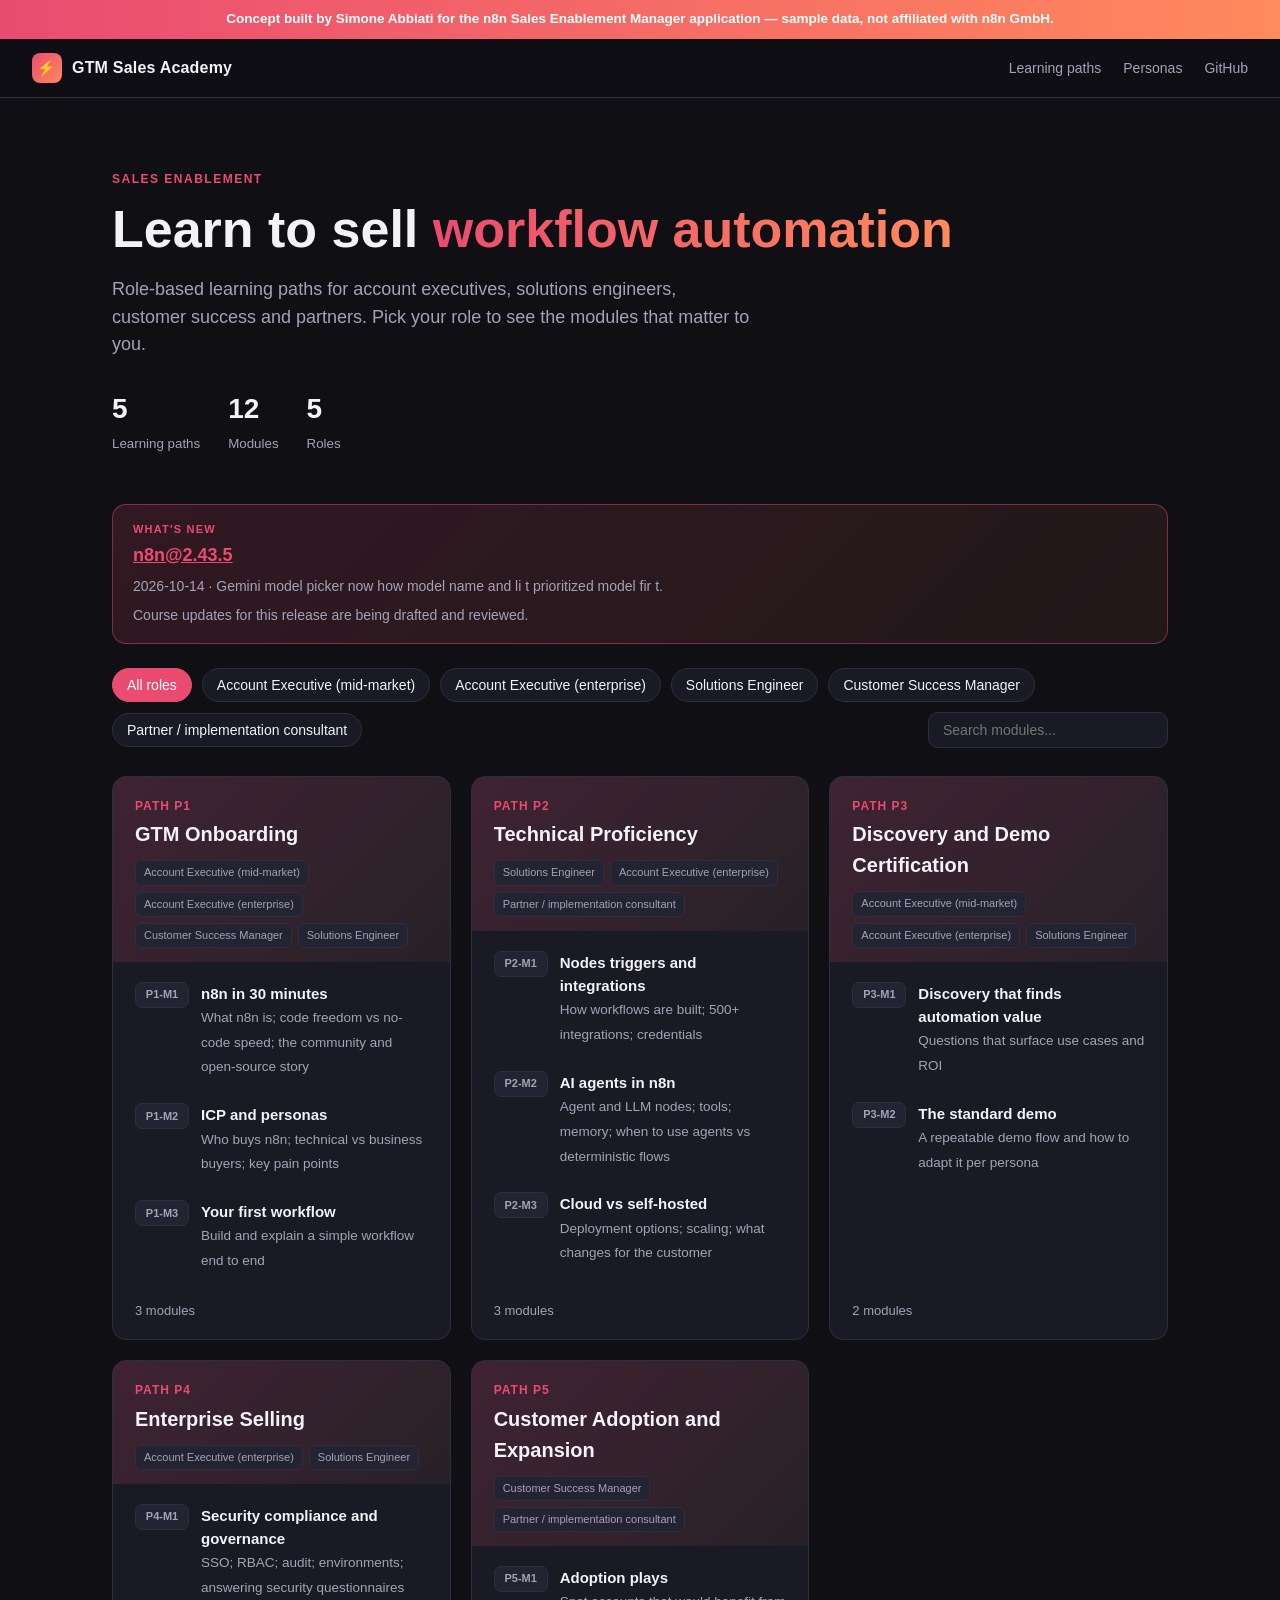
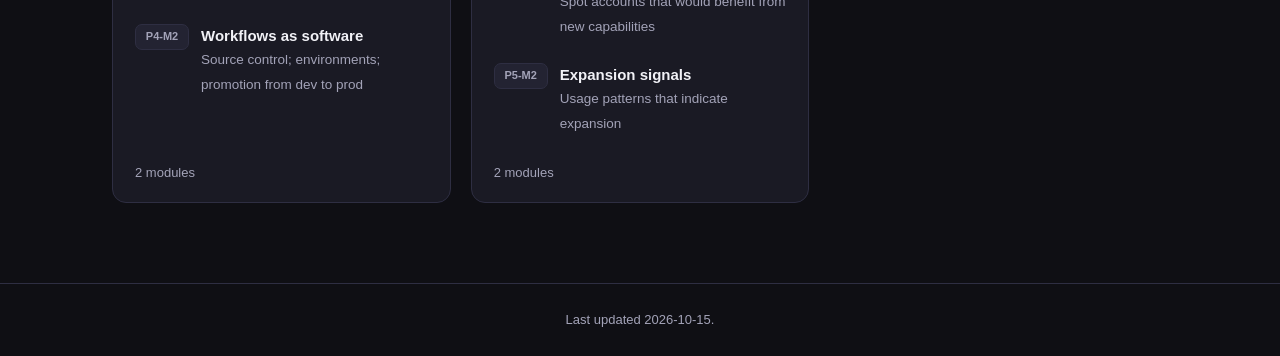
==== index.html @ 2dad1b5e "Publish Sales Academy site (2026-10-15)" ====
<!DOCTYPE html>
<html lang="en">
<head>
<meta charset="utf-8">
<meta name="viewport" content="width=device-width, initial-scale=1">
<title>GTM Sales Academy</title>
<meta name="description" content="Learning paths and modules for go-to-market teams selling workflow automation.">
<style>
  :root {
    --bg: #0f0f14; --panel: #1a1a24; --panel-2: #232332; --text: #f2f2f7; --muted: #a3a3b8;
    --accent: #ea4b71; --accent-2: #ff8a5c; --border: #2e2e42; --radius: 14px;
  }
  * { box-sizing: border-box; }
  body { margin: 0; font-family: -apple-system, BlinkMacSystemFont, "Segoe UI", Inter, Roboto, sans-serif; background: var(--bg); color: var(--text); line-height: 1.55; }
  a { color: var(--accent); }
  header.nav { position: sticky; top: 0; z-index: 10; display: flex; align-items: center; justify-content: space-between; padding: 14px 32px; background: rgba(15,15,20,.85); backdrop-filter: blur(10px); border-bottom: 1px solid var(--border); }
  .brand { display: flex; align-items: center; gap: 10px; font-weight: 700; letter-spacing: .2px; }
  .logo { width: 30px; height: 30px; border-radius: 8px; background: linear-gradient(135deg, var(--accent), var(--accent-2)); display: grid; place-items: center; font-size: 15px; color: #fff; }
  .nav a { color: var(--muted); text-decoration: none; margin-left: 22px; font-size: 14px; }
  .nav a:hover { color: var(--text); }
  .hero { padding: 72px 32px 48px; max-width: 1120px; margin: 0 auto; }
  .eyebrow { color: var(--accent); font-weight: 600; text-transform: uppercase; font-size: 12px; letter-spacing: 1.5px; }
  h1 { font-size: clamp(32px, 5vw, 52px); line-height: 1.1; margin: 12px 0 16px; }
  h1 span { background: linear-gradient(90deg, var(--accent), var(--accent-2)); -webkit-background-clip: text; background-clip: text; color: transparent; }
  .hero p { color: var(--muted); max-width: 640px; font-size: 18px; }
  .stats { display: flex; gap: 28px; margin-top: 28px; flex-wrap: wrap; }
  .stat b { display: block; font-size: 28px; }
  .stat small { color: var(--muted); }
  main { max-width: 1120px; margin: 0 auto; padding: 0 32px 80px; }
  .toolbar { display: flex; flex-wrap: wrap; gap: 10px; align-items: center; margin: 8px 0 28px; }
  .chip { border: 1px solid var(--border); background: var(--panel); color: var(--text); padding: 8px 14px; border-radius: 999px; cursor: pointer; font-size: 14px; }
  .chip:hover { border-color: var(--accent); }
  .chip.active { background: var(--accent); border-color: var(--accent); color: #fff; }
  .search { margin-left: auto; background: var(--panel); border: 1px solid var(--border); color: var(--text); padding: 9px 14px; border-radius: 10px; min-width: 240px; font-size: 14px; }
  .persona-card { background: var(--panel); border: 1px solid var(--border); border-radius: var(--radius); padding: 18px 22px; margin-bottom: 28px; display: none; }
  .persona-card.show { display: block; }
  .persona-card h3 { margin: 0 0 6px; }
  .persona-card dl { display: grid; grid-template-columns: 170px 1fr; gap: 6px 16px; margin: 12px 0 0; font-size: 14px; }
  .persona-card dt { color: var(--muted); }
  .persona-card dd { margin: 0; }
  .paths { display: grid; grid-template-columns: repeat(auto-fill, minmax(320px, 1fr)); gap: 20px; }
  .path { background: var(--panel); border: 1px solid var(--border); border-radius: var(--radius); overflow: hidden; display: flex; flex-direction: column; transition: transform .15s, border-color .15s; }
  .path:hover { transform: translateY(-2px); border-color: #45455e; }
  .path-head { padding: 20px 22px 14px; background: linear-gradient(135deg, rgba(234,75,113,.18), rgba(255,138,92,.06)); }
  .path-id { font-size: 12px; color: var(--accent); font-weight: 700; letter-spacing: 1px; }
  .path h2 { margin: 4px 0 10px; font-size: 20px; }
  .tags { display: flex; flex-wrap: wrap; gap: 6px; }
  .tag { font-size: 11px; padding: 3px 8px; border-radius: 6px; background: var(--panel-2); color: var(--muted); border: 1px solid var(--border); }
  .modules { list-style: none; margin: 0; padding: 8px 12px 16px; }
  .module { padding: 12px 10px; border-radius: 10px; display: flex; gap: 12px; }
  .module:hover { background: var(--panel-2); }
  .num { flex: 0 0 auto; width: 54px; height: 26px; border-radius: 7px; background: var(--panel-2); border: 1px solid var(--border); display: grid; place-items: center; font-size: 11px; color: var(--muted); font-weight: 600; }
  .module b { display: block; font-size: 15px; }
  .module span { color: var(--muted); font-size: 13.5px; }
  .meta { padding: 0 22px 18px; color: var(--muted); font-size: 13px; margin-top: auto; }
  .release { background: linear-gradient(135deg, rgba(234,75,113,.16), rgba(255,138,92,.08)); border: 1px solid rgba(234,75,113,.45); border-radius: var(--radius); padding: 16px 20px; margin: 0 0 24px; }
  .release .label { font-size: 11px; font-weight: 700; letter-spacing: 1.2px; color: var(--accent); text-transform: uppercase; }
  .release h3 { margin: 4px 0 6px; font-size: 18px; }
  .release p { margin: 0; color: var(--muted); font-size: 14px; }
  .empty { color: var(--muted); text-align: center; padding: 40px; display: none; }
  .concept { background: linear-gradient(90deg, var(--accent), var(--accent-2)); color: #fff; text-align: center; font-size: 13.5px; font-weight: 600; padding: 9px 18px; }
  footer { border-top: 1px solid var(--border); padding: 26px 32px; color: var(--muted); font-size: 13px; text-align: center; }
  @media (max-width: 640px) { .search { margin-left: 0; width: 100%; } .persona-card dl { grid-template-columns: 1fr; } header.nav { padding: 12px 18px; } .hero, main { padding-left: 18px; padding-right: 18px; } }
</style>
</head>
<body>
<div class="concept" role="note">Concept built by Simone Abbiati for the n8n Sales Enablement Manager application — sample data, not affiliated with n8n GmbH.</div>
<header class="nav">
  <div class="brand"><div class="logo">&#9889;</div>GTM Sales Academy</div>
  <nav><a href="#paths">Learning paths</a><a href="#personas">Personas</a><a href="https://github.com/Simoneabbiati" target="_blank" rel="noopener">GitHub</a></nav>
</header>

<section class="hero">
  <div class="eyebrow">Sales enablement</div>
  <h1>Learn to sell <span>workflow automation</span></h1>
  <p>Role-based learning paths for account executives, solutions engineers, customer success and partners. Pick your role to see the modules that matter to you.</p>
  <div class="stats" id="stats"></div>
</section>

<main>
  <section class="release" id="release" aria-live="polite"></section>
  <div class="toolbar" id="personas" role="toolbar" aria-label="Filter by persona"></div>
  <div class="persona-card" id="personaCard"></div>
  <section class="paths" id="paths"></section>
  <p class="empty" id="empty">No modules match your filters.</p>
</main>

<footer>Last updated 2026-10-15.</footer>

<script>
const DATA = {"personas":[{"persona_id":"AE_MM","persona":"Account Executive (mid-market)","level":"new_hire","goals":"Close deals faster; run confident discovery","pain_points":"Ramp time; struggles to explain technical value to engineering managers; unsure which features matter for which use case","what_they_need_from_a_new_feature":"One-sentence value story; the customer problem it solves; one discovery question; when NOT to pitch it"},{"persona_id":"AE_ENT","persona":"Account Executive (enterprise)","level":"experienced","goals":"Win 6-to-7-figure deals with security and IT approval","pain_points":"Long buying committees; security and compliance objections; competing against build-it-yourself","what_they_need_from_a_new_feature":"Business case; impact on security/compliance/governance; objection handling; proof points for the CTO"},{"persona_id":"SE","persona":"Solutions Engineer","level":"experienced","goals":"Run convincing demos and proofs of concept","pain_points":"New features land before demo assets exist; edge cases surface live in front of customers","what_they_need_from_a_new_feature":"How it works; limits and prerequisites; a demo flow; a ready-to-import example workflow"},{"persona_id":"CSM","persona":"Customer Success Manager","level":"new_hire","goals":"Drive adoption and expansion","pain_points":"Hard to know which accounts benefit from a release; customers miss new capabilities","what_they_need_from_a_new_feature":"Which customer segments benefit; adoption play; a short email to customers; expansion signals"},{"persona_id":"PARTNER","persona":"Partner / implementation consultant","level":"new_hire","goals":"Deliver client projects faster and resell","pain_points":"Learns about features late; lacks certified best practices","what_they_need_from_a_new_feature":"Implementation guidance; best practices; certification impact; what to tell clients"}],"modules":[{"path_id":"P1","learning_path":"GTM Onboarding","personas":"AE_MM;AE_ENT;CSM;SE","module_id":"P1-M1","module":"n8n in 30 minutes","summary":"What n8n is; code freedom vs no-code speed; the community and open-source story"},{"path_id":"P1","learning_path":"GTM Onboarding","personas":"AE_MM;AE_ENT;CSM;SE","module_id":"P1-M2","module":"ICP and personas","summary":"Who buys n8n; technical vs business buyers; key pain points"},{"path_id":"P1","learning_path":"GTM Onboarding","personas":"AE_MM;AE_ENT;CSM;SE","module_id":"P1-M3","module":"Your first workflow","summary":"Build and explain a simple workflow end to end"},{"path_id":"P2","learning_path":"Technical Proficiency","personas":"SE;AE_ENT;PARTNER","module_id":"P2-M1","module":"Nodes triggers and integrations","summary":"How workflows are built; 500+ integrations; credentials"},{"path_id":"P2","learning_path":"Technical Proficiency","personas":"SE;AE_ENT;PARTNER","module_id":"P2-M2","module":"AI agents in n8n","summary":"Agent and LLM nodes; tools; memory; when to use agents vs deterministic flows"},{"path_id":"P2","learning_path":"Technical Proficiency","personas":"SE;AE_ENT;PARTNER","module_id":"P2-M3","module":"Cloud vs self-hosted","summary":"Deployment options; scaling; what changes for the customer"},{"path_id":"P3","learning_path":"Discovery and Demo Certification","personas":"AE_MM;AE_ENT;SE","module_id":"P3-M1","module":"Discovery that finds automation value","summary":"Questions that surface use cases and ROI"},{"path_id":"P3","learning_path":"Discovery and Demo Certification","personas":"AE_MM;AE_ENT;SE","module_id":"P3-M2","module":"The standard demo","summary":"A repeatable demo flow and how to adapt it per persona"},{"path_id":"P4","learning_path":"Enterprise Selling","personas":"AE_ENT;SE","module_id":"P4-M1","module":"Security compliance and governance","summary":"SSO; RBAC; audit; environments; answering security questionnaires"},{"path_id":"P4","learning_path":"Enterprise Selling","personas":"AE_ENT;SE","module_id":"P4-M2","module":"Workflows as software","summary":"Source control; environments; promotion from dev to prod"},{"path_id":"P5","learning_path":"Customer Adoption and Expansion","personas":"CSM;PARTNER","module_id":"P5-M1","module":"Adoption plays","summary":"Spot accounts that would benefit from new capabilities"},{"path_id":"P5","learning_path":"Customer Adoption and Expansion","personas":"CSM;PARTNER","module_id":"P5-M2","module":"Expansion signals","summary":"Usage patterns that indicate expansion"}],"releases":[{"title":"n8n@2.43.5","link":"https://github.com/n8n-io/n8n/releases/tag/n8n%402.43.5","date":"2026-10-14","snippet":"Gemini model picker now  how  model name  and li t  prioritized model  fir t."}]};
const state = { persona: 'ALL', q: '' };
const personaById = Object.fromEntries(DATA.personas.map(p => [p.persona_id, p]));

function esc(s) { return String(s).replace(/[&<>"']/g, c => ({ '&': '&amp;', '<': '&lt;', '>': '&gt;', '"': '&quot;', "'": '&#39;' }[c])); }

function groupPaths() {
  const map = new Map();
  DATA.modules.forEach(m => {
    if (!map.has(m.path_id)) map.set(m.path_id, { id: m.path_id, name: m.learning_path, personas: m.personas.split(';'), modules: [] });
    map.get(m.path_id).modules.push(m);
  });
  return [...map.values()];
}
const PATHS = groupPaths();

function renderStats() {
  document.getElementById('stats').innerHTML =
    '<div class="stat"><b>' + PATHS.length + '</b><small>Learning paths</small></div>' +
    '<div class="stat"><b>' + DATA.modules.length + '</b><small>Modules</small></div>' +
    '<div class="stat"><b>' + DATA.personas.length + '</b><small>Roles</small></div>';
}

function renderChips() {
  const bar = document.getElementById('personas');
  const chips = [{ id: 'ALL', label: 'All roles' }].concat(DATA.personas.map(p => ({ id: p.persona_id, label: p.persona })));
  bar.innerHTML = chips.map(c => '<button class="chip' + (state.persona === c.id ? ' active' : '') + '" data-id="' + c.id + '">' + esc(c.label) + '</button>').join('') +
    '<input class="search" id="search" type="search" placeholder="Search modules..." value="' + esc(state.q) + '">';
  bar.querySelectorAll('.chip').forEach(b => b.onclick = () => { state.persona = b.dataset.id; renderChips(); render(); });
  const s = document.getElementById('search');
  s.oninput = e => { state.q = e.target.value.toLowerCase(); render(); };
}

function renderPersona() {
  const card = document.getElementById('personaCard');
  const p = personaById[state.persona];
  if (!p) { card.classList.remove('show'); return; }
  card.classList.add('show');
  card.innerHTML = '<h3>' + esc(p.persona) + '</h3><span class="tag">' + esc(p.level.replace('_', ' ')) + '</span>' +
    '<dl><dt>Goals</dt><dd>' + esc(p.goals) + '</dd><dt>Pain points</dt><dd>' + esc(p.pain_points) + '</dd>' +
    '<dt>Needs from new features</dt><dd>' + esc(p.what_they_need_from_a_new_feature) + '</dd></dl>';
}

function render() {
  renderPersona();
  let shown = 0;
  const html = PATHS.filter(p => state.persona === 'ALL' || p.personas.includes(state.persona)).map(p => {
    const mods = p.modules.filter(m => !state.q || (m.module + ' ' + m.summary + ' ' + m.module_id).toLowerCase().includes(state.q));
    if (!mods.length) return '';
    shown += mods.length;
    return '<article class="path"><div class="path-head"><div class="path-id">PATH ' + esc(p.id) + '</div><h2>' + esc(p.name) + '</h2><div class="tags">' +
      p.personas.map(id => '<span class="tag">' + esc(personaById[id] ? personaById[id].persona : id) + '</span>').join('') + '</div></div>' +
      '<ul class="modules">' + mods.map(m => '<li class="module"><div class="num">' + esc(m.module_id) + '</div><div><b>' + esc(m.module) + '</b><span>' + esc(m.summary) + '</span></div></li>').join('') + '</ul>' +
      '<div class="meta">' + p.modules.length + ' modules</div></article>';
  }).join('');
  document.getElementById('paths').innerHTML = html;
  document.getElementById('empty').style.display = shown ? 'none' : 'block';
}

function renderRelease() {
  const el = document.getElementById('release');
  const r = DATA.releases || [];
  if (!r.length) { el.style.display = 'none'; return; }
  el.innerHTML = '<div class="label">What\'s new</div>' + r.map(x =>
    '<h3><a href="' + esc(x.link) + '" target="_blank" rel="noopener">' + esc(x.title) + '</a></h3>' +
    '<p>' + esc(x.date) + (x.snippet ? ' &middot; ' + esc(x.snippet) : '') + '</p>').join('') +
    '<p style="margin-top:8px">Course updates for this release are being drafted and reviewed.</p>';
}

renderRelease(); renderStats(); renderChips(); render();
</script>
</body>
</html>
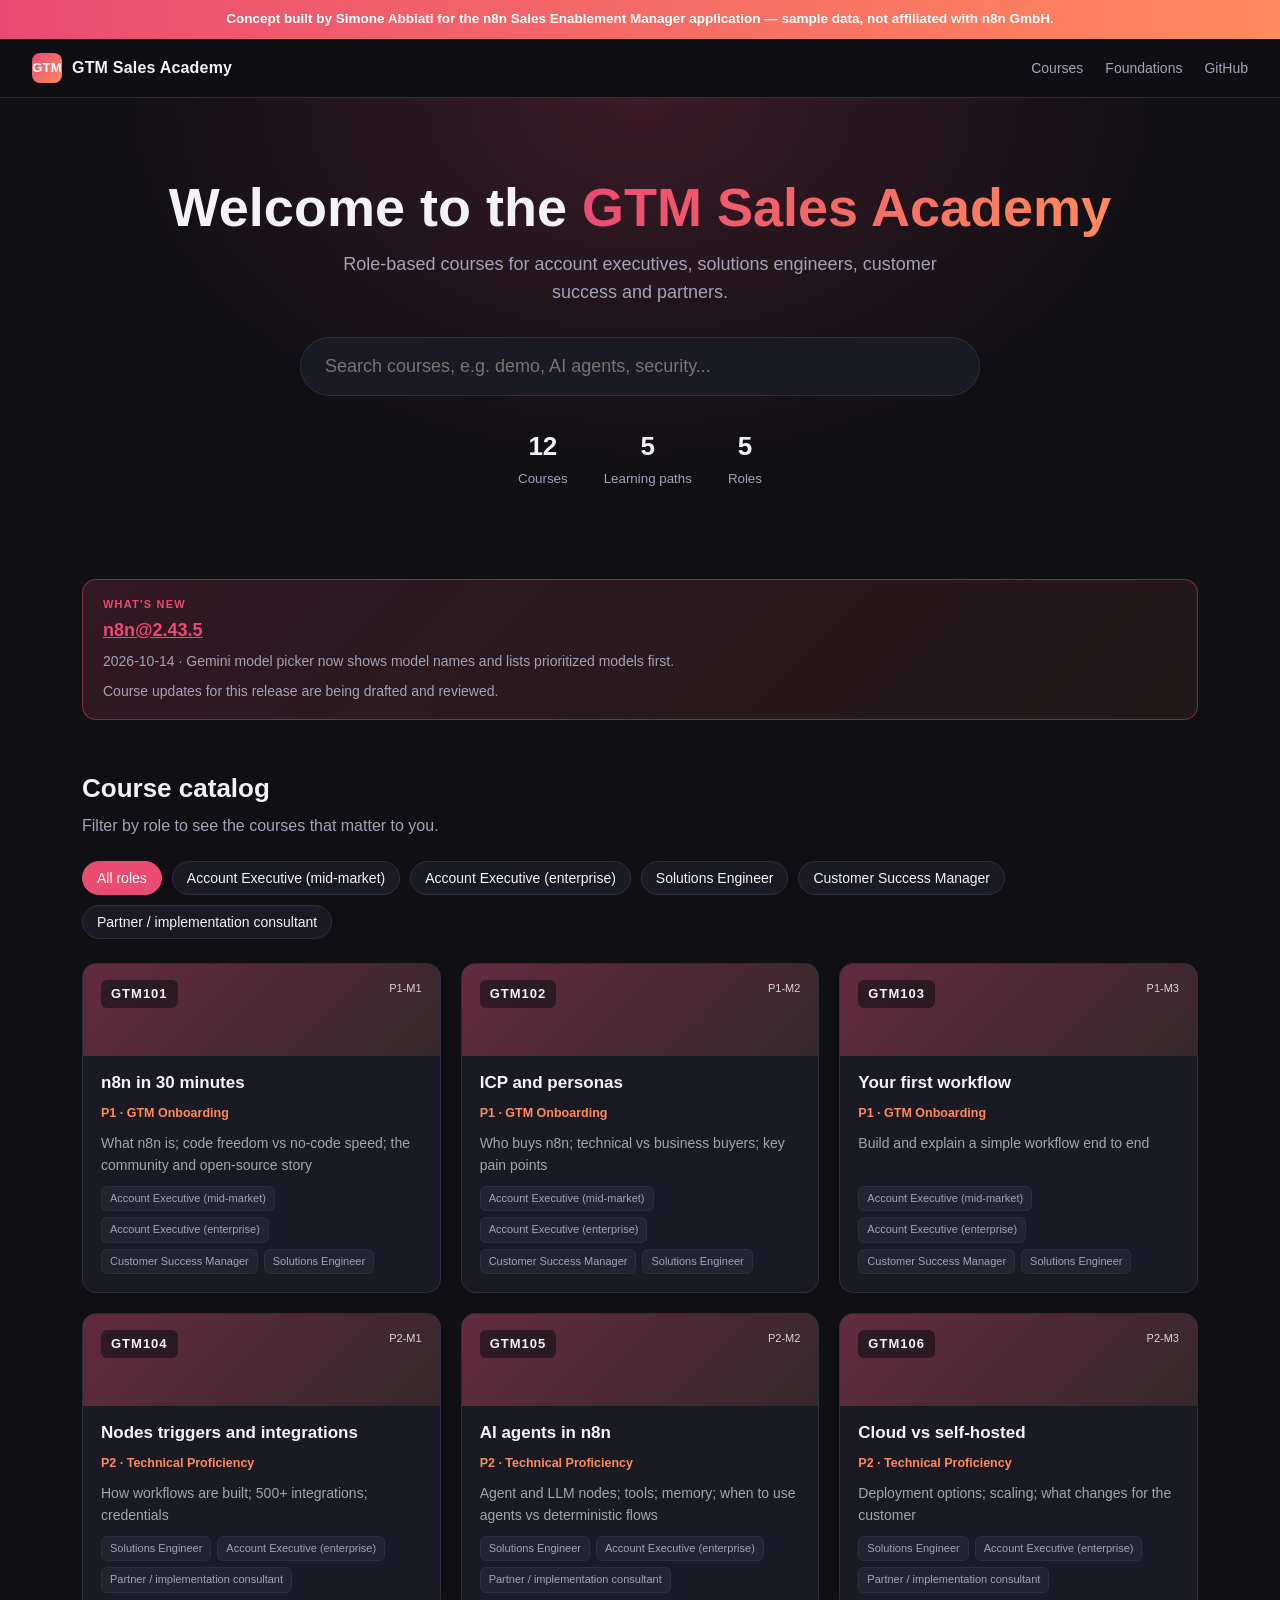
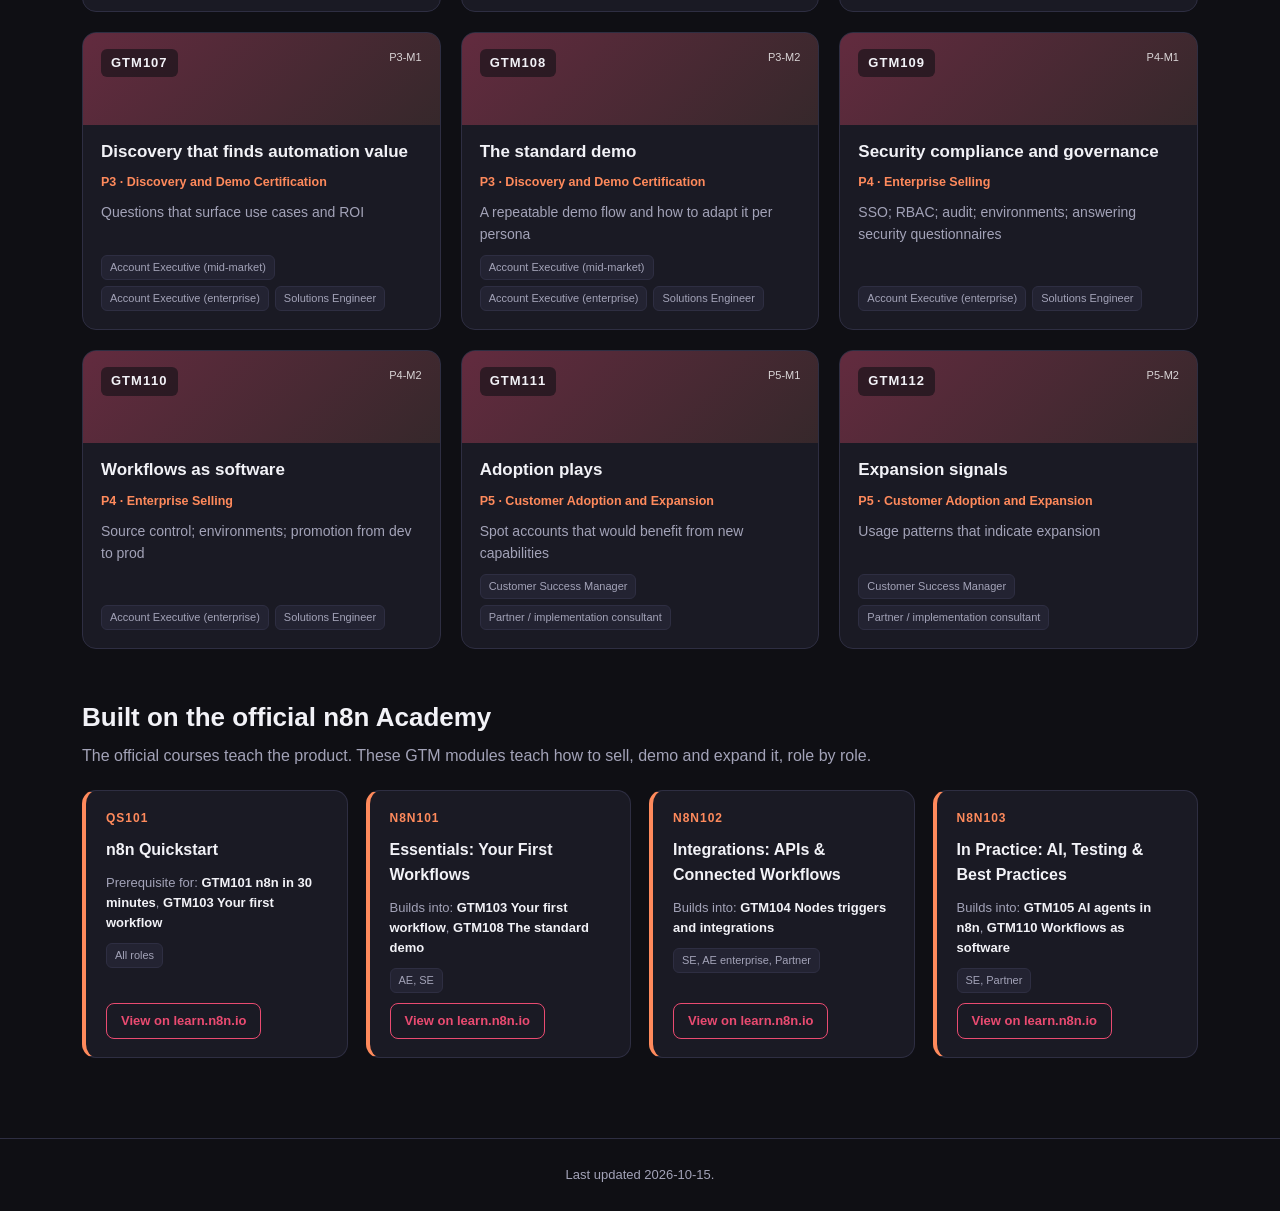
==== commit d207d1c4: "Update Sales Academy site (2026-10-15)" ====
--- a/index.html
+++ b/index.html
@@ -4,7 +4,7 @@
 <meta charset="utf-8">
 <meta name="viewport" content="width=device-width, initial-scale=1">
 <title>GTM Sales Academy</title>
-<meta name="description" content="Learning paths and modules for go-to-market teams selling workflow automation.">
+<meta name="description" content="Role-based course catalog for go-to-market teams selling workflow automation.">
 <style>
   :root {
     --bg: #0f0f14; --panel: #1a1a24; --panel-2: #232332; --text: #f2f2f7; --muted: #a3a3b8;
@@ -13,138 +13,137 @@
   * { box-sizing: border-box; }
   body { margin: 0; font-family: -apple-system, BlinkMacSystemFont, "Segoe UI", Inter, Roboto, sans-serif; background: var(--bg); color: var(--text); line-height: 1.55; }
   a { color: var(--accent); }
-  header.nav { position: sticky; top: 0; z-index: 10; display: flex; align-items: center; justify-content: space-between; padding: 14px 32px; background: rgba(15,15,20,.85); backdrop-filter: blur(10px); border-bottom: 1px solid var(--border); }
+  .concept { background: linear-gradient(90deg, var(--accent), var(--accent-2)); color: #fff; text-align: center; font-size: 13.5px; font-weight: 600; padding: 9px 18px; }
+  header.nav { position: sticky; top: 0; z-index: 10; display: flex; align-items: center; justify-content: space-between; padding: 14px 32px; background: rgba(15,15,20,.88); backdrop-filter: blur(10px); border-bottom: 1px solid var(--border); }
   .brand { display: flex; align-items: center; gap: 10px; font-weight: 700; letter-spacing: .2px; }
-  .logo { width: 30px; height: 30px; border-radius: 8px; background: linear-gradient(135deg, var(--accent), var(--accent-2)); display: grid; place-items: center; font-size: 15px; color: #fff; }
+  .logo { width: 30px; height: 30px; border-radius: 8px; background: linear-gradient(135deg, var(--accent), var(--accent-2)); display: grid; place-items: center; font-size: 13px; font-weight: 800; color: #fff; }
   .nav a { color: var(--muted); text-decoration: none; margin-left: 22px; font-size: 14px; }
   .nav a:hover { color: var(--text); }
-  .hero { padding: 72px 32px 48px; max-width: 1120px; margin: 0 auto; }
-  .eyebrow { color: var(--accent); font-weight: 600; text-transform: uppercase; font-size: 12px; letter-spacing: 1.5px; }
-  h1 { font-size: clamp(32px, 5vw, 52px); line-height: 1.1; margin: 12px 0 16px; }
-  h1 span { background: linear-gradient(90deg, var(--accent), var(--accent-2)); -webkit-background-clip: text; background-clip: text; color: transparent; }
-  .hero p { color: var(--muted); max-width: 640px; font-size: 18px; }
-  .stats { display: flex; gap: 28px; margin-top: 28px; flex-wrap: wrap; }
-  .stat b { display: block; font-size: 28px; }
+  .hero { padding: 80px 32px 56px; text-align: center; background: radial-gradient(ellipse at top, rgba(234,75,113,.20), transparent 60%); }
+  .hero h1 { font-size: clamp(32px, 5vw, 54px); line-height: 1.1; margin: 0 0 14px; }
+  .hero h1 span { background: linear-gradient(90deg, var(--accent), var(--accent-2)); -webkit-background-clip: text; background-clip: text; color: transparent; }
+  .hero p { color: var(--muted); max-width: 640px; margin: 0 auto; font-size: 18px; }
+  .bigsearch { display: block; width: 100%; max-width: 680px; margin: 30px auto 0; padding: 18px 24px; font-size: 18px; border-radius: 999px; border: 1px solid var(--border); background: var(--panel); color: var(--text); outline: none; }
+  .bigsearch:focus { border-color: var(--accent); box-shadow: 0 0 0 4px rgba(234,75,113,.18); }
+  .stats { display: flex; justify-content: center; gap: 36px; margin-top: 30px; flex-wrap: wrap; }
+  .stat b { display: block; font-size: 26px; }
   .stat small { color: var(--muted); }
-  main { max-width: 1120px; margin: 0 auto; padding: 0 32px 80px; }
-  .toolbar { display: flex; flex-wrap: wrap; gap: 10px; align-items: center; margin: 8px 0 28px; }
+  main { max-width: 1180px; margin: 0 auto; padding: 0 32px 80px; }
+  h2.section { font-size: 26px; margin: 48px 0 6px; }
+  .section-intro { color: var(--muted); margin: 0 0 22px; }
+  .release { background: linear-gradient(135deg, rgba(234,75,113,.16), rgba(255,138,92,.08)); border: 1px solid rgba(234,75,113,.45); border-radius: var(--radius); padding: 16px 20px; margin: 32px 0 0; }
+  .release .label { font-size: 11px; font-weight: 700; letter-spacing: 1.2px; color: var(--accent); text-transform: uppercase; }
+  .release h3 { margin: 4px 0 6px; font-size: 18px; }
+  .release p { margin: 0; color: var(--muted); font-size: 14px; }
+  .toolbar { display: flex; flex-wrap: wrap; gap: 10px; margin: 0 0 24px; }
   .chip { border: 1px solid var(--border); background: var(--panel); color: var(--text); padding: 8px 14px; border-radius: 999px; cursor: pointer; font-size: 14px; }
   .chip:hover { border-color: var(--accent); }
   .chip.active { background: var(--accent); border-color: var(--accent); color: #fff; }
-  .search { margin-left: auto; background: var(--panel); border: 1px solid var(--border); color: var(--text); padding: 9px 14px; border-radius: 10px; min-width: 240px; font-size: 14px; }
-  .persona-card { background: var(--panel); border: 1px solid var(--border); border-radius: var(--radius); padding: 18px 22px; margin-bottom: 28px; display: none; }
-  .persona-card.show { display: block; }
-  .persona-card h3 { margin: 0 0 6px; }
-  .persona-card dl { display: grid; grid-template-columns: 170px 1fr; gap: 6px 16px; margin: 12px 0 0; font-size: 14px; }
-  .persona-card dt { color: var(--muted); }
-  .persona-card dd { margin: 0; }
-  .paths { display: grid; grid-template-columns: repeat(auto-fill, minmax(320px, 1fr)); gap: 20px; }
-  .path { background: var(--panel); border: 1px solid var(--border); border-radius: var(--radius); overflow: hidden; display: flex; flex-direction: column; transition: transform .15s, border-color .15s; }
-  .path:hover { transform: translateY(-2px); border-color: #45455e; }
-  .path-head { padding: 20px 22px 14px; background: linear-gradient(135deg, rgba(234,75,113,.18), rgba(255,138,92,.06)); }
-  .path-id { font-size: 12px; color: var(--accent); font-weight: 700; letter-spacing: 1px; }
-  .path h2 { margin: 4px 0 10px; font-size: 20px; }
+  .grid { display: grid; grid-template-columns: repeat(auto-fill, minmax(280px, 1fr)); gap: 20px; }
+  .card { background: var(--panel); border: 1px solid var(--border); border-radius: var(--radius); overflow: hidden; display: flex; flex-direction: column; transition: transform .15s, border-color .15s; }
+  .card:hover { transform: translateY(-3px); border-color: var(--accent); }
+  .card-top { height: 92px; padding: 16px 18px; background: linear-gradient(135deg, rgba(234,75,113,.35), rgba(255,138,92,.12)); display: flex; justify-content: space-between; align-items: flex-start; }
+  .code { font-weight: 800; letter-spacing: 1px; font-size: 13px; background: rgba(15,15,20,.6); padding: 4px 10px; border-radius: 6px; }
+  .mid { font-size: 11px; color: rgba(255,255,255,.8); }
+  .card-body { padding: 16px 18px 18px; display: flex; flex-direction: column; gap: 10px; flex: 1; }
+  .card h3 { margin: 0; font-size: 17px; line-height: 1.3; }
+  .path { font-size: 12.5px; color: var(--accent-2); font-weight: 600; }
+  .summary { color: var(--muted); font-size: 14px; margin: 0; flex: 1; }
   .tags { display: flex; flex-wrap: wrap; gap: 6px; }
   .tag { font-size: 11px; padding: 3px 8px; border-radius: 6px; background: var(--panel-2); color: var(--muted); border: 1px solid var(--border); }
-  .modules { list-style: none; margin: 0; padding: 8px 12px 16px; }
-  .module { padding: 12px 10px; border-radius: 10px; display: flex; gap: 12px; }
-  .module:hover { background: var(--panel-2); }
-  .num { flex: 0 0 auto; width: 54px; height: 26px; border-radius: 7px; background: var(--panel-2); border: 1px solid var(--border); display: grid; place-items: center; font-size: 11px; color: var(--muted); font-weight: 600; }
-  .module b { display: block; font-size: 15px; }
-  .module span { color: var(--muted); font-size: 13.5px; }
-  .meta { padding: 0 22px 18px; color: var(--muted); font-size: 13px; margin-top: auto; }
-  .release { background: linear-gradient(135deg, rgba(234,75,113,.16), rgba(255,138,92,.08)); border: 1px solid rgba(234,75,113,.45); border-radius: var(--radius); padding: 16px 20px; margin: 0 0 24px; }
-  .release .label { font-size: 11px; font-weight: 700; letter-spacing: 1.2px; color: var(--accent); text-transform: uppercase; }
-  .release h3 { margin: 4px 0 6px; font-size: 18px; }
-  .release p { margin: 0; color: var(--muted); font-size: 14px; }
+  .tag.hl { color: #fff; border-color: rgba(234,75,113,.6); }
   .empty { color: var(--muted); text-align: center; padding: 40px; display: none; }
-  .concept { background: linear-gradient(90deg, var(--accent), var(--accent-2)); color: #fff; text-align: center; font-size: 13.5px; font-weight: 600; padding: 9px 18px; }
+  .official { display: grid; grid-template-columns: repeat(auto-fill, minmax(260px, 1fr)); gap: 18px; }
+  .ocard { background: var(--panel); border: 1px solid var(--border); border-left: 4px solid var(--accent-2); border-radius: var(--radius); padding: 18px 20px; display: flex; flex-direction: column; gap: 10px; }
+  .ocard h3 { margin: 0; font-size: 16px; }
+  .ocard .ocode { font-size: 12px; font-weight: 800; letter-spacing: 1px; color: var(--accent-2); }
+  .ocard .builds { font-size: 13px; color: var(--muted); }
+  .ocard .builds b { color: var(--text); font-weight: 600; }
+  .ocard a.btn { align-self: flex-start; margin-top: auto; text-decoration: none; font-size: 13px; font-weight: 600; padding: 7px 14px; border-radius: 8px; border: 1px solid var(--accent); }
+  .ocard a.btn:hover { background: var(--accent); color: #fff; }
   footer { border-top: 1px solid var(--border); padding: 26px 32px; color: var(--muted); font-size: 13px; text-align: center; }
-  @media (max-width: 640px) { .search { margin-left: 0; width: 100%; } .persona-card dl { grid-template-columns: 1fr; } header.nav { padding: 12px 18px; } .hero, main { padding-left: 18px; padding-right: 18px; } }
+  @media (max-width: 640px) { header.nav { padding: 12px 18px; } .hero, main { padding-left: 18px; padding-right: 18px; } .nav a { margin-left: 12px; } }
 </style>
 </head>
 <body>
 <div class="concept" role="note">Concept built by Simone Abbiati for the n8n Sales Enablement Manager application — sample data, not affiliated with n8n GmbH.</div>
 <header class="nav">
-  <div class="brand"><div class="logo">&#9889;</div>GTM Sales Academy</div>
-  <nav><a href="#paths">Learning paths</a><a href="#personas">Personas</a><a href="https://github.com/Simoneabbiati" target="_blank" rel="noopener">GitHub</a></nav>
+  <div class="brand"><div class="logo">GTM</div>GTM Sales Academy</div>
+  <nav><a href="#courses">Courses</a><a href="#official">Foundations</a><a href="https://github.com/Simoneabbiati" target="_blank" rel="noopener">GitHub</a></nav>
 </header>
 
 <section class="hero">
-  <div class="eyebrow">Sales enablement</div>
-  <h1>Learn to sell <span>workflow automation</span></h1>
-  <p>Role-based learning paths for account executives, solutions engineers, customer success and partners. Pick your role to see the modules that matter to you.</p>
+  <h1>Welcome to the <span>GTM Sales Academy</span></h1>
+  <p>Role-based courses for account executives, solutions engineers, customer success and partners.</p>
+  <input class="bigsearch" id="search" type="search" placeholder="Search courses, e.g. demo, AI agents, security..." aria-label="Search courses">
   <div class="stats" id="stats"></div>
 </section>
 
 <main>
   <section class="release" id="release" aria-live="polite"></section>
-  <div class="toolbar" id="personas" role="toolbar" aria-label="Filter by persona"></div>
-  <div class="persona-card" id="personaCard"></div>
-  <section class="paths" id="paths"></section>
-  <p class="empty" id="empty">No modules match your filters.</p>
+
+  <h2 class="section" id="courses">Course catalog</h2>
+  <p class="section-intro">Filter by role to see the courses that matter to you.</p>
+  <div class="toolbar" id="roles" role="toolbar" aria-label="Filter by role"></div>
+  <section class="grid" id="grid"></section>
+  <p class="empty" id="empty">No courses match your search.</p>
+
+  <h2 class="section" id="official">Built on the official n8n Academy</h2>
+  <p class="section-intro">The official courses teach the product. These GTM modules teach how to sell, demo and expand it, role by role.</p>
+  <section class="official" id="officialGrid"></section>
 </main>
 
 <footer>Last updated 2026-10-15.</footer>
 
 <script>
-const DATA = {"personas":[{"persona_id":"AE_MM","persona":"Account Executive (mid-market)","level":"new_hire","goals":"Close deals faster; run confident discovery","pain_points":"Ramp time; struggles to explain technical value to engineering managers; unsure which features matter for which use case","what_they_need_from_a_new_feature":"One-sentence value story; the customer problem it solves; one discovery question; when NOT to pitch it"},{"persona_id":"AE_ENT","persona":"Account Executive (enterprise)","level":"experienced","goals":"Win 6-to-7-figure deals with security and IT approval","pain_points":"Long buying committees; security and compliance objections; competing against build-it-yourself","what_they_need_from_a_new_feature":"Business case; impact on security/compliance/governance; objection handling; proof points for the CTO"},{"persona_id":"SE","persona":"Solutions Engineer","level":"experienced","goals":"Run convincing demos and proofs of concept","pain_points":"New features land before demo assets exist; edge cases surface live in front of customers","what_they_need_from_a_new_feature":"How it works; limits and prerequisites; a demo flow; a ready-to-import example workflow"},{"persona_id":"CSM","persona":"Customer Success Manager","level":"new_hire","goals":"Drive adoption and expansion","pain_points":"Hard to know which accounts benefit from a release; customers miss new capabilities","what_they_need_from_a_new_feature":"Which customer segments benefit; adoption play; a short email to customers; expansion signals"},{"persona_id":"PARTNER","persona":"Partner / implementation consultant","level":"new_hire","goals":"Deliver client projects faster and resell","pain_points":"Learns about features late; lacks certified best practices","what_they_need_from_a_new_feature":"Implementation guidance; best practices; certification impact; what to tell clients"}],"modules":[{"path_id":"P1","learning_path":"GTM Onboarding","personas":"AE_MM;AE_ENT;CSM;SE","module_id":"P1-M1","module":"n8n in 30 minutes","summary":"What n8n is; code freedom vs no-code speed; the community and open-source story"},{"path_id":"P1","learning_path":"GTM Onboarding","personas":"AE_MM;AE_ENT;CSM;SE","module_id":"P1-M2","module":"ICP and personas","summary":"Who buys n8n; technical vs business buyers; key pain points"},{"path_id":"P1","learning_path":"GTM Onboarding","personas":"AE_MM;AE_ENT;CSM;SE","module_id":"P1-M3","module":"Your first workflow","summary":"Build and explain a simple workflow end to end"},{"path_id":"P2","learning_path":"Technical Proficiency","personas":"SE;AE_ENT;PARTNER","module_id":"P2-M1","module":"Nodes triggers and integrations","summary":"How workflows are built; 500+ integrations; credentials"},{"path_id":"P2","learning_path":"Technical Proficiency","personas":"SE;AE_ENT;PARTNER","module_id":"P2-M2","module":"AI agents in n8n","summary":"Agent and LLM nodes; tools; memory; when to use agents vs deterministic flows"},{"path_id":"P2","learning_path":"Technical Proficiency","personas":"SE;AE_ENT;PARTNER","module_id":"P2-M3","module":"Cloud vs self-hosted","summary":"Deployment options; scaling; what changes for the customer"},{"path_id":"P3","learning_path":"Discovery and Demo Certification","personas":"AE_MM;AE_ENT;SE","module_id":"P3-M1","module":"Discovery that finds automation value","summary":"Questions that surface use cases and ROI"},{"path_id":"P3","learning_path":"Discovery and Demo Certification","personas":"AE_MM;AE_ENT;SE","module_id":"P3-M2","module":"The standard demo","summary":"A repeatable demo flow and how to adapt it per persona"},{"path_id":"P4","learning_path":"Enterprise Selling","personas":"AE_ENT;SE","module_id":"P4-M1","module":"Security compliance and governance","summary":"SSO; RBAC; audit; environments; answering security questionnaires"},{"path_id":"P4","learning_path":"Enterprise Selling","personas":"AE_ENT;SE","module_id":"P4-M2","module":"Workflows as software","summary":"Source control; environments; promotion from dev to prod"},{"path_id":"P5","learning_path":"Customer Adoption and Expansion","personas":"CSM;PARTNER","module_id":"P5-M1","module":"Adoption plays","summary":"Spot accounts that would benefit from new capabilities"},{"path_id":"P5","learning_path":"Customer Adoption and Expansion","personas":"CSM;PARTNER","module_id":"P5-M2","module":"Expansion signals","summary":"Usage patterns that indicate expansion"}],"releases":[{"title":"n8n@2.43.5","link":"https://github.com/n8n-io/n8n/releases/tag/n8n%402.43.5","date":"2026-10-14","snippet":"Gemini model picker now  how  model name  and li t  prioritized model  fir t."}]};
-const state = { persona: 'ALL', q: '' };
+const DATA = {"personas":[{"persona_id":"AE_MM","persona":"Account Executive (mid-market)","level":"new_hire","goals":"Close deals faster; run confident discovery","pain_points":"Ramp time; struggles to explain technical value to engineering managers; unsure which features matter for which use case","what_they_need_from_a_new_feature":"One-sentence value story; the customer problem it solves; one discovery question; when NOT to pitch it"},{"persona_id":"AE_ENT","persona":"Account Executive (enterprise)","level":"experienced","goals":"Win 6-to-7-figure deals with security and IT approval","pain_points":"Long buying committees; security and compliance objections; competing against build-it-yourself","what_they_need_from_a_new_feature":"Business case; impact on security/compliance/governance; objection handling; proof points for the CTO"},{"persona_id":"SE","persona":"Solutions Engineer","level":"experienced","goals":"Run convincing demos and proofs of concept","pain_points":"New features land before demo assets exist; edge cases surface live in front of customers","what_they_need_from_a_new_feature":"How it works; limits and prerequisites; a demo flow; a ready-to-import example workflow"},{"persona_id":"CSM","persona":"Customer Success Manager","level":"new_hire","goals":"Drive adoption and expansion","pain_points":"Hard to know which accounts benefit from a release; customers miss new capabilities","what_they_need_from_a_new_feature":"Which customer segments benefit; adoption play; a short email to customers; expansion signals"},{"persona_id":"PARTNER","persona":"Partner / implementation consultant","level":"new_hire","goals":"Deliver client projects faster and resell","pain_points":"Learns about features late; lacks certified best practices","what_they_need_from_a_new_feature":"Implementation guidance; best practices; certification impact; what to tell clients"}],"modules":[{"path_id":"P1","learning_path":"GTM Onboarding","personas":"AE_MM;AE_ENT;CSM;SE","module_id":"P1-M1","module":"n8n in 30 minutes","summary":"What n8n is; code freedom vs no-code speed; the community and open-source story"},{"path_id":"P1","learning_path":"GTM Onboarding","personas":"AE_MM;AE_ENT;CSM;SE","module_id":"P1-M2","module":"ICP and personas","summary":"Who buys n8n; technical vs business buyers; key pain points"},{"path_id":"P1","learning_path":"GTM Onboarding","personas":"AE_MM;AE_ENT;CSM;SE","module_id":"P1-M3","module":"Your first workflow","summary":"Build and explain a simple workflow end to end"},{"path_id":"P2","learning_path":"Technical Proficiency","personas":"SE;AE_ENT;PARTNER","module_id":"P2-M1","module":"Nodes triggers and integrations","summary":"How workflows are built; 500+ integrations; credentials"},{"path_id":"P2","learning_path":"Technical Proficiency","personas":"SE;AE_ENT;PARTNER","module_id":"P2-M2","module":"AI agents in n8n","summary":"Agent and LLM nodes; tools; memory; when to use agents vs deterministic flows"},{"path_id":"P2","learning_path":"Technical Proficiency","personas":"SE;AE_ENT;PARTNER","module_id":"P2-M3","module":"Cloud vs self-hosted","summary":"Deployment options; scaling; what changes for the customer"},{"path_id":"P3","learning_path":"Discovery and Demo Certification","personas":"AE_MM;AE_ENT;SE","module_id":"P3-M1","module":"Discovery that finds automation value","summary":"Questions that surface use cases and ROI"},{"path_id":"P3","learning_path":"Discovery and Demo Certification","personas":"AE_MM;AE_ENT;SE","module_id":"P3-M2","module":"The standard demo","summary":"A repeatable demo flow and how to adapt it per persona"},{"path_id":"P4","learning_path":"Enterprise Selling","personas":"AE_ENT;SE","module_id":"P4-M1","module":"Security compliance and governance","summary":"SSO; RBAC; audit; environments; answering security questionnaires"},{"path_id":"P4","learning_path":"Enterprise Selling","personas":"AE_ENT;SE","module_id":"P4-M2","module":"Workflows as software","summary":"Source control; environments; promotion from dev to prod"},{"path_id":"P5","learning_path":"Customer Adoption and Expansion","personas":"CSM;PARTNER","module_id":"P5-M1","module":"Adoption plays","summary":"Spot accounts that would benefit from new capabilities"},{"path_id":"P5","learning_path":"Customer Adoption and Expansion","personas":"CSM;PARTNER","module_id":"P5-M2","module":"Expansion signals","summary":"Usage patterns that indicate expansion"}],"releases":[{"title":"n8n@2.43.5","link":"https://github.com/n8n-io/n8n/releases/tag/n8n%402.43.5","date":"2026-10-14","snippet":"Gemini model picker now shows model names and lists prioritized models first."}]};
+const OFFICIAL = [
+  { code: 'QS101', title: 'n8n Quickstart', url: 'https://learn.n8n.io/courses/course-v1:n8n+QS101+2026H2/about', modules: ['P1-M1', 'P1-M3'], roles: 'All roles', note: 'Prerequisite for' },
+  { code: 'N8N101', title: 'Essentials: Your First Workflows', url: 'https://learn.n8n.io/courses/course-v1:n8n+N8N101+2026H2/about', modules: ['P1-M3', 'P3-M2'], roles: 'AE, SE', note: 'Builds into' },
+  { code: 'N8N102', title: 'Integrations: APIs & Connected Workflows', url: 'https://learn.n8n.io/courses/course-v1:n8n+N8N102+2026H2/about', modules: ['P2-M1'], roles: 'SE, AE enterprise, Partner', note: 'Builds into' },
+  { code: 'N8N103', title: 'In Practice: AI, Testing & Best Practices', url: 'https://learn.n8n.io/courses/course-v1:n8n+N8N103+2026H2/about', modules: ['P2-M2', 'P4-M2'], roles: 'SE, Partner', note: 'Builds into' }
+];
+const state = { role: 'ALL', q: '' };
 const personaById = Object.fromEntries(DATA.personas.map(p => [p.persona_id, p]));
+const COURSES = DATA.modules.map((m, i) => Object.assign({}, m, { code: 'GTM' + (101 + i), roles: String(m.personas).split(';') }));
+const byModule = Object.fromEntries(COURSES.map(c => [c.module_id, c]));
 
 function esc(s) { return String(s).replace(/[&<>"']/g, c => ({ '&': '&amp;', '<': '&lt;', '>': '&gt;', '"': '&quot;', "'": '&#39;' }[c])); }
-
-function groupPaths() {
-  const map = new Map();
-  DATA.modules.forEach(m => {
-    if (!map.has(m.path_id)) map.set(m.path_id, { id: m.path_id, name: m.learning_path, personas: m.personas.split(';'), modules: [] });
-    map.get(m.path_id).modules.push(m);
-  });
-  return [...map.values()];
-}
-const PATHS = groupPaths();
+function roleName(id) { return personaById[id] ? personaById[id].persona : id; }
 
 function renderStats() {
+  const paths = new Set(COURSES.map(c => c.path_id)).size;
   document.getElementById('stats').innerHTML =
-    '<div class="stat"><b>' + PATHS.length + '</b><small>Learning paths</small></div>' +
-    '<div class="stat"><b>' + DATA.modules.length + '</b><small>Modules</small></div>' +
+    '<div class="stat"><b>' + COURSES.length + '</b><small>Courses</small></div>' +
+    '<div class="stat"><b>' + paths + '</b><small>Learning paths</small></div>' +
     '<div class="stat"><b>' + DATA.personas.length + '</b><small>Roles</small></div>';
 }
 
-function renderChips() {
-  const bar = document.getElementById('personas');
+function renderRoles() {
+  const bar = document.getElementById('roles');
   const chips = [{ id: 'ALL', label: 'All roles' }].concat(DATA.personas.map(p => ({ id: p.persona_id, label: p.persona })));
-  bar.innerHTML = chips.map(c => '<button class="chip' + (state.persona === c.id ? ' active' : '') + '" data-id="' + c.id + '">' + esc(c.label) + '</button>').join('') +
-    '<input class="search" id="search" type="search" placeholder="Search modules..." value="' + esc(state.q) + '">';
-  bar.querySelectorAll('.chip').forEach(b => b.onclick = () => { state.persona = b.dataset.id; renderChips(); render(); });
-  const s = document.getElementById('search');
-  s.oninput = e => { state.q = e.target.value.toLowerCase(); render(); };
-}
-
-function renderPersona() {
-  const card = document.getElementById('personaCard');
-  const p = personaById[state.persona];
-  if (!p) { card.classList.remove('show'); return; }
-  card.classList.add('show');
-  card.innerHTML = '<h3>' + esc(p.persona) + '</h3><span class="tag">' + esc(p.level.replace('_', ' ')) + '</span>' +
-    '<dl><dt>Goals</dt><dd>' + esc(p.goals) + '</dd><dt>Pain points</dt><dd>' + esc(p.pain_points) + '</dd>' +
-    '<dt>Needs from new features</dt><dd>' + esc(p.what_they_need_from_a_new_feature) + '</dd></dl>';
+  bar.innerHTML = chips.map(c => '<button class="chip' + (state.role === c.id ? ' active' : '') + '" data-id="' + c.id + '">' + esc(c.label) + '</button>').join('');
+  bar.querySelectorAll('.chip').forEach(b => b.onclick = () => { state.role = b.dataset.id; renderRoles(); render(); });
 }
 
 function render() {
-  renderPersona();
-  let shown = 0;
-  const html = PATHS.filter(p => state.persona === 'ALL' || p.personas.includes(state.persona)).map(p => {
-    const mods = p.modules.filter(m => !state.q || (m.module + ' ' + m.summary + ' ' + m.module_id).toLowerCase().includes(state.q));
-    if (!mods.length) return '';
-    shown += mods.length;
-    return '<article class="path"><div class="path-head"><div class="path-id">PATH ' + esc(p.id) + '</div><h2>' + esc(p.name) + '</h2><div class="tags">' +
-      p.personas.map(id => '<span class="tag">' + esc(personaById[id] ? personaById[id].persona : id) + '</span>').join('') + '</div></div>' +
-      '<ul class="modules">' + mods.map(m => '<li class="module"><div class="num">' + esc(m.module_id) + '</div><div><b>' + esc(m.module) + '</b><span>' + esc(m.summary) + '</span></div></li>').join('') + '</ul>' +
-      '<div class="meta">' + p.modules.length + ' modules</div></article>';
-  }).join('');
-  document.getElementById('paths').innerHTML = html;
-  document.getElementById('empty').style.display = shown ? 'none' : 'block';
+  const q = state.q;
+  const list = COURSES.filter(c => (state.role === 'ALL' || c.roles.includes(state.role)) &&
+    (!q || (c.code + ' ' + c.module_id + ' ' + c.module + ' ' + c.summary + ' ' + c.learning_path).toLowerCase().includes(q)));
+  document.getElementById('grid').innerHTML = list.map(c =>
+    '<article class="card"><div class="card-top"><span class="code">' + esc(c.code) + '</span><span class="mid">' + esc(c.module_id) + '</span></div>' +
+    '<div class="card-body"><h3>' + esc(c.module) + '</h3><div class="path">' + esc(c.path_id) + ' &middot; ' + esc(c.learning_path) + '</div>' +
+    '<p class="summary">' + esc(c.summary) + '</p><div class="tags">' +
+    c.roles.map(r => '<span class="tag' + (r === state.role ? ' hl' : '') + '">' + esc(roleName(r)) + '</span>').join('') + '</div></div></article>').join('');
+  document.getElementById('empty').style.display = list.length ? 'none' : 'block';
+}
+
+function renderOfficial() {
+  document.getElementById('officialGrid').innerHTML = OFFICIAL.map(o =>
+    '<article class="ocard"><div class="ocode">' + esc(o.code) + '</div><h3>' + esc(o.title) + '</h3>' +
+    '<div class="builds">' + esc(o.note) + ': ' + o.modules.map(id => '<b>' + esc(byModule[id] ? byModule[id].code + ' ' + byModule[id].module : id) + '</b>').join(', ') + '</div>' +
+    '<div class="tags"><span class="tag">' + esc(o.roles) + '</span></div>' +
+    '<a class="btn" href="' + esc(o.url) + '" target="_blank" rel="noopener">View on learn.n8n.io</a></article>').join('');
 }
 
 function renderRelease() {
@@ -157,7 +156,8 @@
     '<p style="margin-top:8px">Course updates for this release are being drafted and reviewed.</p>';
 }
 
-renderRelease(); renderStats(); renderChips(); render();
+document.getElementById('search').oninput = e => { state.q = e.target.value.toLowerCase(); render(); };
+renderRelease(); renderStats(); renderRoles(); render(); renderOfficial();
 </script>
 </body>
 </html>
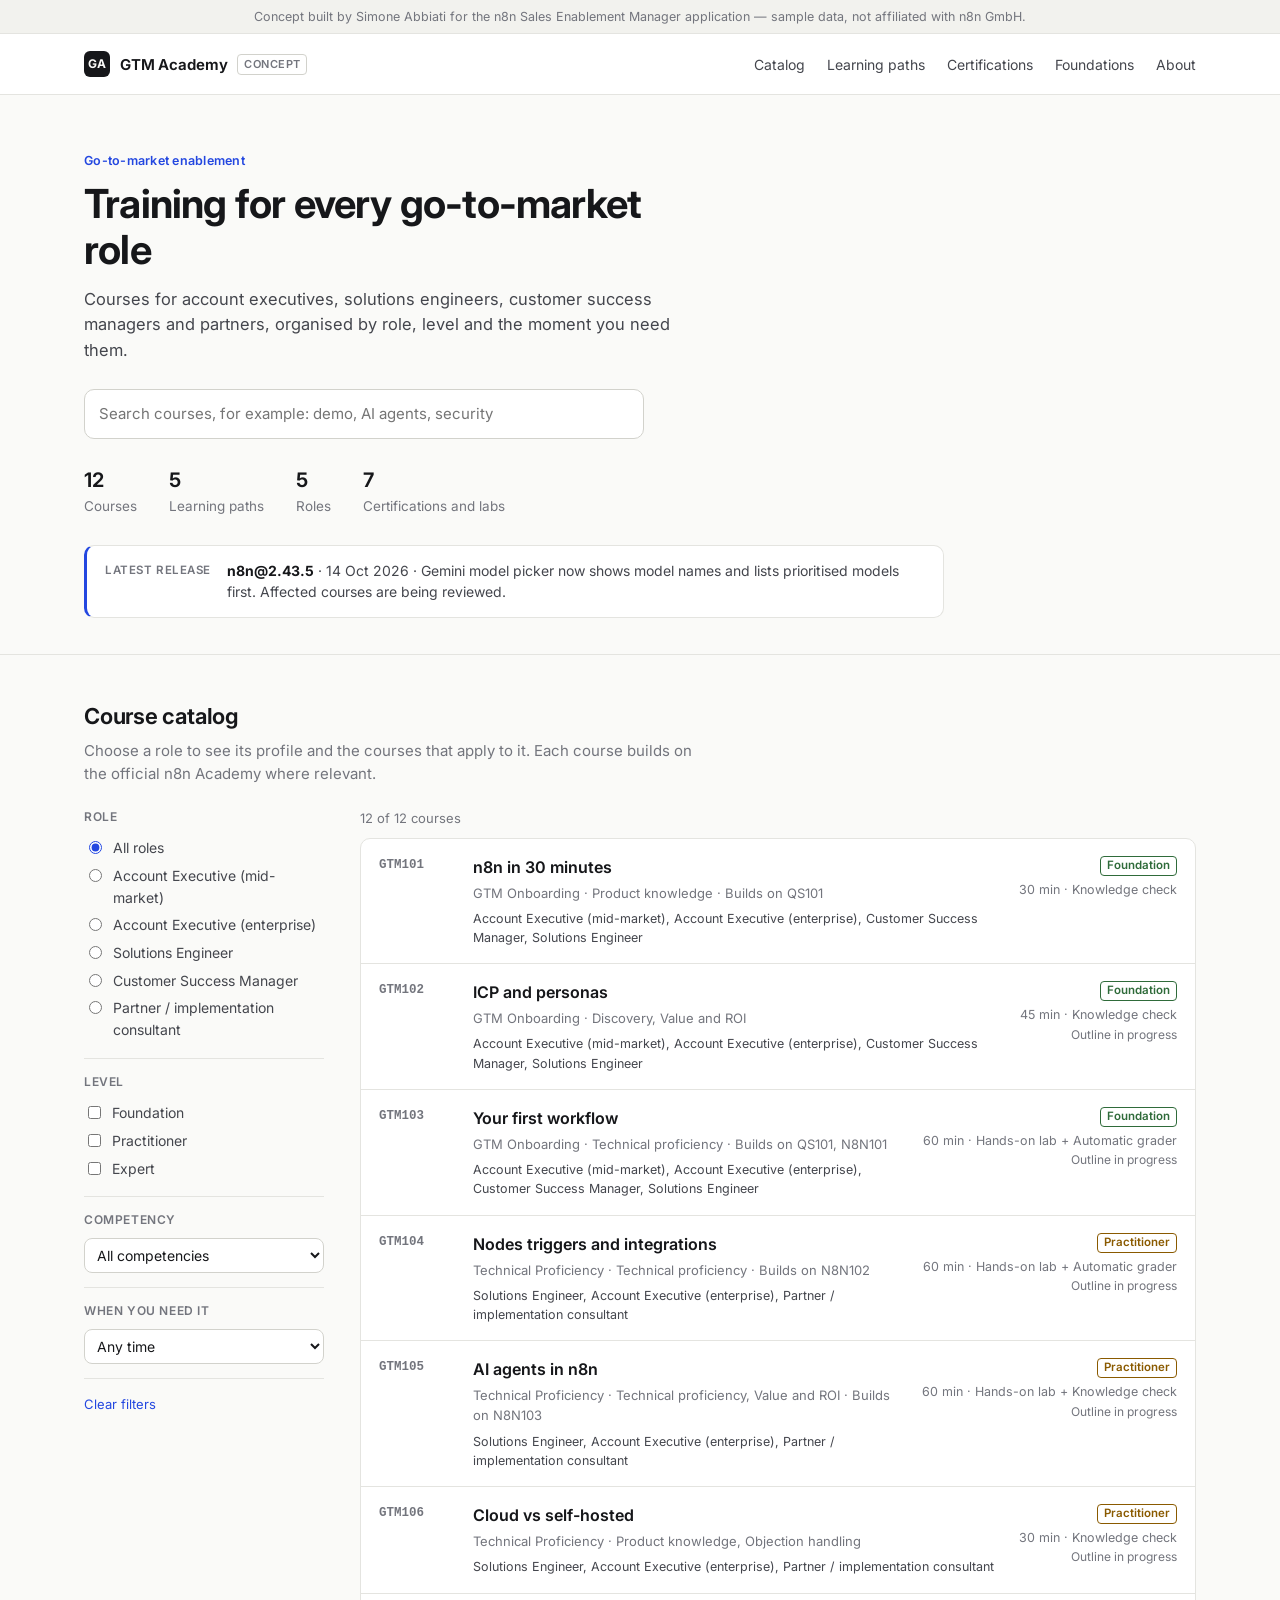
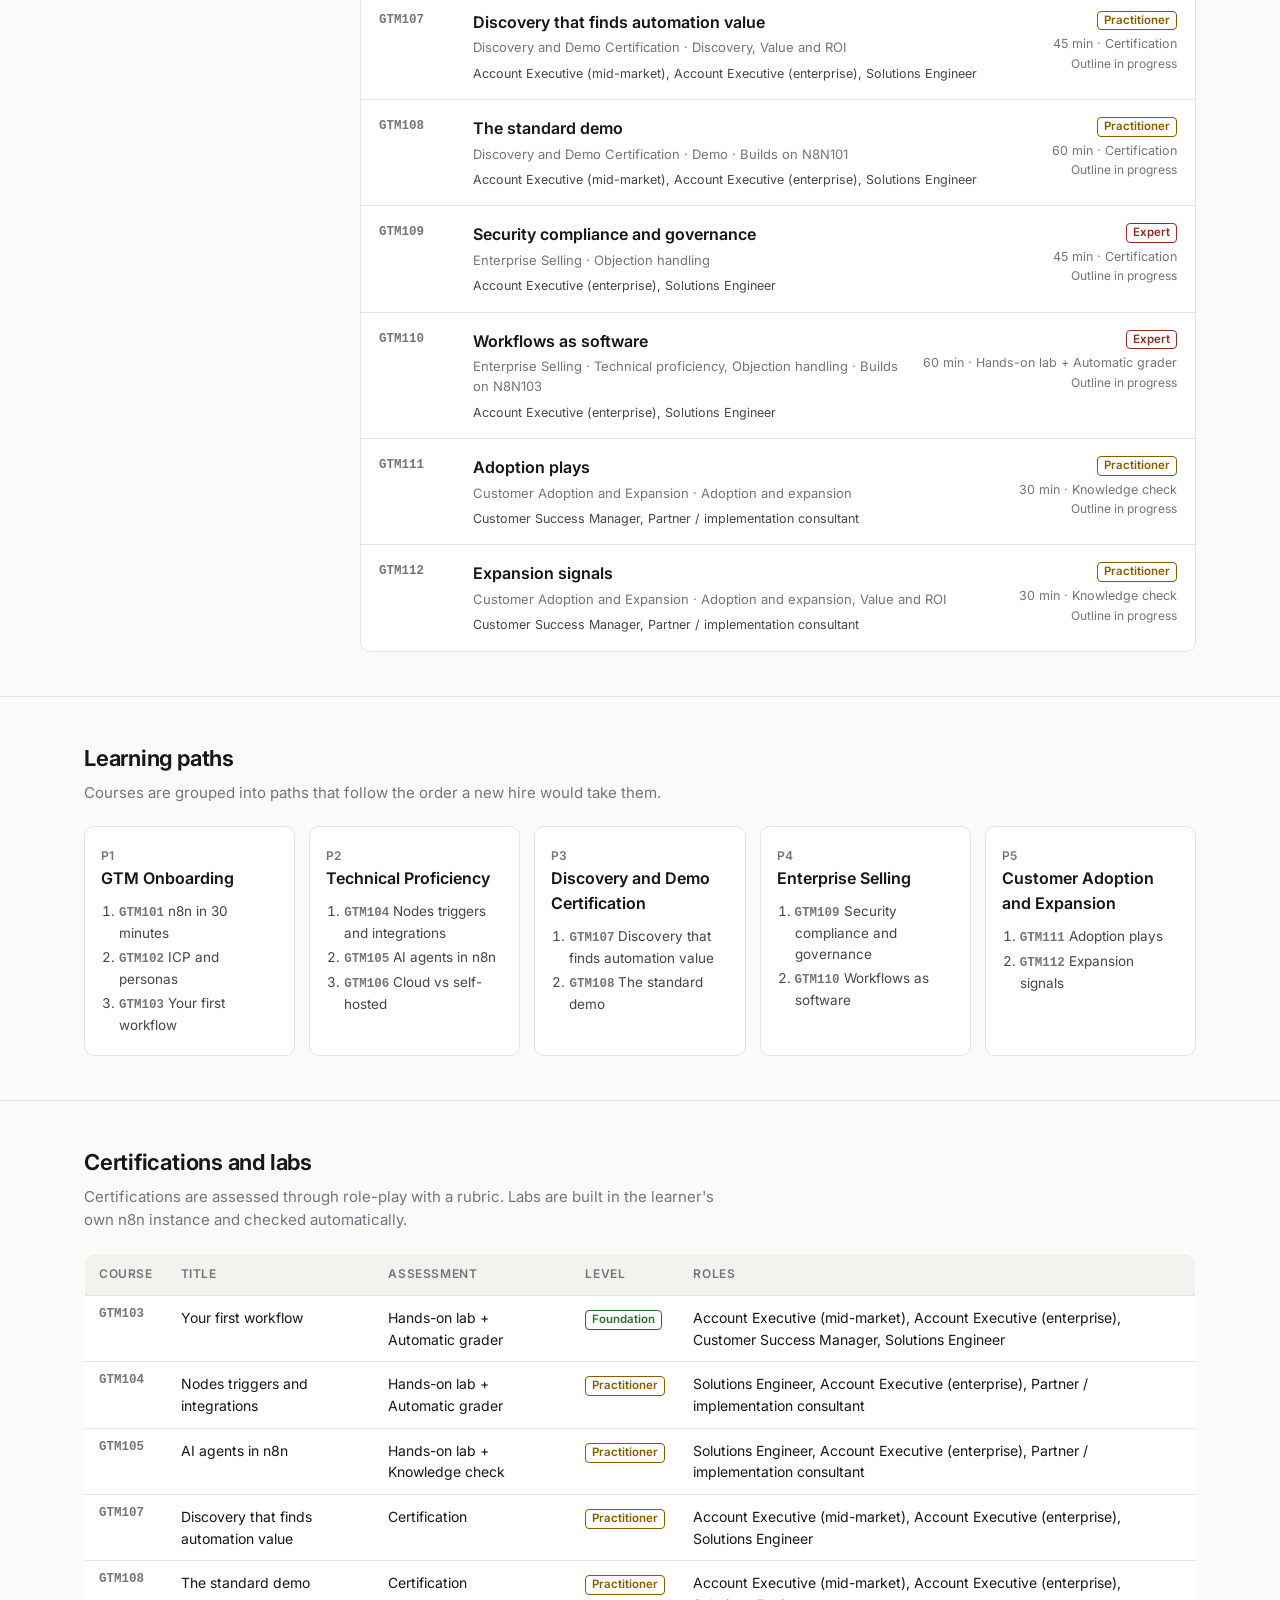
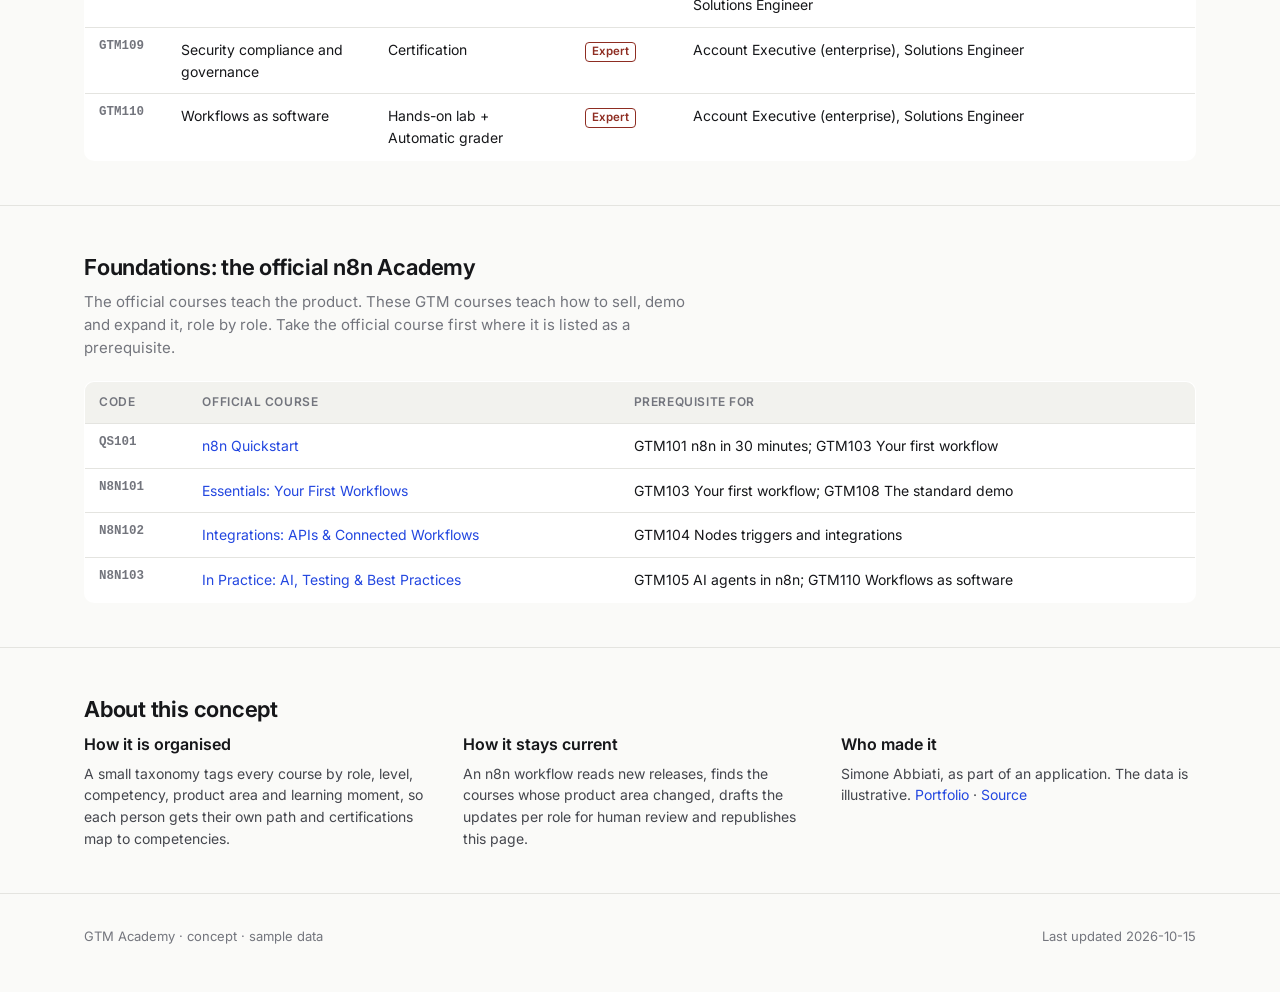
==== commit ddec6ddb: "Redesign: professional catalog, course template, taxonomy-driven data Co-Authored-By: Claude Opus 5." ====
--- a/index.html
+++ b/index.html
@@ -1,163 +1,130 @@
-<!DOCTYPE html>
+<!doctype html>
 <html lang="en">
 <head>
 <meta charset="utf-8">
 <meta name="viewport" content="width=device-width, initial-scale=1">
-<title>GTM Sales Academy</title>
-<meta name="description" content="Role-based course catalog for go-to-market teams selling workflow automation.">
-<style>
-  :root {
-    --bg: #0f0f14; --panel: #1a1a24; --panel-2: #232332; --text: #f2f2f7; --muted: #a3a3b8;
-    --accent: #ea4b71; --accent-2: #ff8a5c; --border: #2e2e42; --radius: 14px;
-  }
-  * { box-sizing: border-box; }
-  body { margin: 0; font-family: -apple-system, BlinkMacSystemFont, "Segoe UI", Inter, Roboto, sans-serif; background: var(--bg); color: var(--text); line-height: 1.55; }
-  a { color: var(--accent); }
-  .concept { background: linear-gradient(90deg, var(--accent), var(--accent-2)); color: #fff; text-align: center; font-size: 13.5px; font-weight: 600; padding: 9px 18px; }
-  header.nav { position: sticky; top: 0; z-index: 10; display: flex; align-items: center; justify-content: space-between; padding: 14px 32px; background: rgba(15,15,20,.88); backdrop-filter: blur(10px); border-bottom: 1px solid var(--border); }
-  .brand { display: flex; align-items: center; gap: 10px; font-weight: 700; letter-spacing: .2px; }
-  .logo { width: 30px; height: 30px; border-radius: 8px; background: linear-gradient(135deg, var(--accent), var(--accent-2)); display: grid; place-items: center; font-size: 13px; font-weight: 800; color: #fff; }
-  .nav a { color: var(--muted); text-decoration: none; margin-left: 22px; font-size: 14px; }
-  .nav a:hover { color: var(--text); }
-  .hero { padding: 80px 32px 56px; text-align: center; background: radial-gradient(ellipse at top, rgba(234,75,113,.20), transparent 60%); }
-  .hero h1 { font-size: clamp(32px, 5vw, 54px); line-height: 1.1; margin: 0 0 14px; }
-  .hero h1 span { background: linear-gradient(90deg, var(--accent), var(--accent-2)); -webkit-background-clip: text; background-clip: text; color: transparent; }
-  .hero p { color: var(--muted); max-width: 640px; margin: 0 auto; font-size: 18px; }
-  .bigsearch { display: block; width: 100%; max-width: 680px; margin: 30px auto 0; padding: 18px 24px; font-size: 18px; border-radius: 999px; border: 1px solid var(--border); background: var(--panel); color: var(--text); outline: none; }
-  .bigsearch:focus { border-color: var(--accent); box-shadow: 0 0 0 4px rgba(234,75,113,.18); }
-  .stats { display: flex; justify-content: center; gap: 36px; margin-top: 30px; flex-wrap: wrap; }
-  .stat b { display: block; font-size: 26px; }
-  .stat small { color: var(--muted); }
-  main { max-width: 1180px; margin: 0 auto; padding: 0 32px 80px; }
-  h2.section { font-size: 26px; margin: 48px 0 6px; }
-  .section-intro { color: var(--muted); margin: 0 0 22px; }
-  .release { background: linear-gradient(135deg, rgba(234,75,113,.16), rgba(255,138,92,.08)); border: 1px solid rgba(234,75,113,.45); border-radius: var(--radius); padding: 16px 20px; margin: 32px 0 0; }
-  .release .label { font-size: 11px; font-weight: 700; letter-spacing: 1.2px; color: var(--accent); text-transform: uppercase; }
-  .release h3 { margin: 4px 0 6px; font-size: 18px; }
-  .release p { margin: 0; color: var(--muted); font-size: 14px; }
-  .toolbar { display: flex; flex-wrap: wrap; gap: 10px; margin: 0 0 24px; }
-  .chip { border: 1px solid var(--border); background: var(--panel); color: var(--text); padding: 8px 14px; border-radius: 999px; cursor: pointer; font-size: 14px; }
-  .chip:hover { border-color: var(--accent); }
-  .chip.active { background: var(--accent); border-color: var(--accent); color: #fff; }
-  .grid { display: grid; grid-template-columns: repeat(auto-fill, minmax(280px, 1fr)); gap: 20px; }
-  .card { background: var(--panel); border: 1px solid var(--border); border-radius: var(--radius); overflow: hidden; display: flex; flex-direction: column; transition: transform .15s, border-color .15s; }
-  .card:hover { transform: translateY(-3px); border-color: var(--accent); }
-  .card-top { height: 92px; padding: 16px 18px; background: linear-gradient(135deg, rgba(234,75,113,.35), rgba(255,138,92,.12)); display: flex; justify-content: space-between; align-items: flex-start; }
-  .code { font-weight: 800; letter-spacing: 1px; font-size: 13px; background: rgba(15,15,20,.6); padding: 4px 10px; border-radius: 6px; }
-  .mid { font-size: 11px; color: rgba(255,255,255,.8); }
-  .card-body { padding: 16px 18px 18px; display: flex; flex-direction: column; gap: 10px; flex: 1; }
-  .card h3 { margin: 0; font-size: 17px; line-height: 1.3; }
-  .path { font-size: 12.5px; color: var(--accent-2); font-weight: 600; }
-  .summary { color: var(--muted); font-size: 14px; margin: 0; flex: 1; }
-  .tags { display: flex; flex-wrap: wrap; gap: 6px; }
-  .tag { font-size: 11px; padding: 3px 8px; border-radius: 6px; background: var(--panel-2); color: var(--muted); border: 1px solid var(--border); }
-  .tag.hl { color: #fff; border-color: rgba(234,75,113,.6); }
-  .empty { color: var(--muted); text-align: center; padding: 40px; display: none; }
-  .official { display: grid; grid-template-columns: repeat(auto-fill, minmax(260px, 1fr)); gap: 18px; }
-  .ocard { background: var(--panel); border: 1px solid var(--border); border-left: 4px solid var(--accent-2); border-radius: var(--radius); padding: 18px 20px; display: flex; flex-direction: column; gap: 10px; }
-  .ocard h3 { margin: 0; font-size: 16px; }
-  .ocard .ocode { font-size: 12px; font-weight: 800; letter-spacing: 1px; color: var(--accent-2); }
-  .ocard .builds { font-size: 13px; color: var(--muted); }
-  .ocard .builds b { color: var(--text); font-weight: 600; }
-  .ocard a.btn { align-self: flex-start; margin-top: auto; text-decoration: none; font-size: 13px; font-weight: 600; padding: 7px 14px; border-radius: 8px; border: 1px solid var(--accent); }
-  .ocard a.btn:hover { background: var(--accent); color: #fff; }
-  footer { border-top: 1px solid var(--border); padding: 26px 32px; color: var(--muted); font-size: 13px; text-align: center; }
-  @media (max-width: 640px) { header.nav { padding: 12px 18px; } .hero, main { padding-left: 18px; padding-right: 18px; } .nav a { margin-left: 12px; } }
-</style>
+<title>GTM Academy — concept</title>
+<meta name="description" content="Concept of a role-based enablement academy for go-to-market teams, built by Simone Abbiati.">
+<link rel="preconnect" href="https://fonts.googleapis.com">
+<link href="https://fonts.googleapis.com/css2?family=Inter:wght@400;500;600;650;700&display=swap" rel="stylesheet">
+<link rel="stylesheet" href="templates/style.css">
 </head>
 <body>
-<div class="concept" role="note">Concept built by Simone Abbiati for the n8n Sales Enablement Manager application — sample data, not affiliated with n8n GmbH.</div>
-<header class="nav">
-  <div class="brand"><div class="logo">GTM</div>GTM Sales Academy</div>
-  <nav><a href="#courses">Courses</a><a href="#official">Foundations</a><a href="https://github.com/Simoneabbiati" target="_blank" rel="noopener">GitHub</a></nav>
-</header>
-
-<section class="hero">
-  <h1>Welcome to the <span>GTM Sales Academy</span></h1>
-  <p>Role-based courses for account executives, solutions engineers, customer success and partners.</p>
-  <input class="bigsearch" id="search" type="search" placeholder="Search courses, e.g. demo, AI agents, security..." aria-label="Search courses">
-  <div class="stats" id="stats"></div>
-</section>
+<div class="notice">Concept built by Simone Abbiati for the n8n Sales Enablement Manager application — sample data, not affiliated with n8n GmbH.</div>
+<header class="top"><div class="wrap">
+  <a class="brand" href="./"><span class="mark">GA</span>GTM Academy <span class="chip">Concept</span></a>
+  <nav class="links"><a href="#catalog">Catalog</a><a href="#paths">Learning paths</a><a href="#certifications">Certifications</a><a href="#foundations">Foundations</a><a href="#about">About</a></nav>
+</div></header>
 
 <main>
-  <section class="release" id="release" aria-live="polite"></section>
+<div class="hero"><div class="wrap">
+  <p class="eyebrow">Go-to-market enablement</p>
+  <h1>Training for every go-to-market role</h1>
+  <p class="lead">Courses for account executives, solutions engineers, customer success managers and partners, organised by role, level and the moment you need them.</p>
+  <div class="search"><input id="q" type="search" placeholder="Search courses, for example: demo, AI agents, security" aria-label="Search courses"></div>
+  <div class="facts"><span><b id="f-courses"></b>Courses</span><span><b id="f-paths"></b>Learning paths</span><span><b id="f-roles"></b>Roles</span><span><b id="f-certs"></b>Certifications and labs</span></div>
+  <!--WHATS_NEW_START-->
+  <div class="update"><span class="k">Latest release</span><p><b>n8n@2.43.5</b> · 14 Oct 2026 · Gemini model picker now shows model names and lists prioritised models first. Affected courses are being reviewed.</p></div>
+  <!--WHATS_NEW_END-->
+</div></div>
 
-  <h2 class="section" id="courses">Course catalog</h2>
-  <p class="section-intro">Filter by role to see the courses that matter to you.</p>
-  <div class="toolbar" id="roles" role="toolbar" aria-label="Filter by role"></div>
-  <section class="grid" id="grid"></section>
-  <p class="empty" id="empty">No courses match your search.</p>
+<section class="block" id="catalog"><div class="wrap">
+  <h2>Course catalog</h2>
+  <p class="sub">Choose a role to see its profile and the courses that apply to it. Each course builds on the official n8n Academy where relevant.</p>
+  <div class="catalog">
+    <aside class="filters">
+      <div class="fgroup"><h4>Role</h4><div id="f-role"></div></div>
+      <div class="fgroup"><h4>Level</h4><div id="f-level"></div></div>
+      <div class="fgroup"><h4>Competency</h4><select id="f-comp"><option value="">All competencies</option></select></div>
+      <div class="fgroup"><h4>When you need it</h4><select id="f-moment"><option value="">Any time</option></select></div>
+      <div class="fgroup"><button class="reset" id="reset">Clear filters</button></div>
+    </aside>
+    <div>
+      <div class="rolecard" id="rolecard"></div>
+      <p class="count" id="count"></p>
+      <div class="list" id="list"></div>
+    </div>
+  </div>
+</div></section>
 
-  <h2 class="section" id="official">Built on the official n8n Academy</h2>
-  <p class="section-intro">The official courses teach the product. These GTM modules teach how to sell, demo and expand it, role by role.</p>
-  <section class="official" id="officialGrid"></section>
+<section class="block" id="paths"><div class="wrap">
+  <h2>Learning paths</h2>
+  <p class="sub">Courses are grouped into paths that follow the order a new hire would take them.</p>
+  <div class="paths" id="pathlist"></div>
+</div></section>
+
+<section class="block" id="certifications"><div class="wrap">
+  <h2>Certifications and labs</h2>
+  <p class="sub">Certifications are assessed through role-play with a rubric. Labs are built in the learner's own n8n instance and checked automatically.</p>
+  <table class="t" id="certs"><thead><tr><th>Course</th><th>Title</th><th>Assessment</th><th>Level</th><th>Roles</th></tr></thead><tbody></tbody></table>
+</div></section>
+
+<section class="block" id="foundations"><div class="wrap">
+  <h2>Foundations: the official n8n Academy</h2>
+  <p class="sub">The official courses teach the product. These GTM courses teach how to sell, demo and expand it, role by role. Take the official course first where it is listed as a prerequisite.</p>
+  <table class="t" id="official"><thead><tr><th>Code</th><th>Official course</th><th>Prerequisite for</th></tr></thead><tbody></tbody></table>
+</div></section>
+
+<section class="block" id="about"><div class="wrap">
+  <h2>About this concept</h2>
+  <div class="cols">
+    <div><h3>How it is organised</h3><p>A small taxonomy tags every course by role, level, competency, product area and learning moment, so each person gets their own path and certifications map to competencies.</p></div>
+    <div><h3>How it stays current</h3><p>An n8n workflow reads new releases, finds the courses whose product area changed, drafts the updates per role for human review and republishes this page.</p></div>
+    <div><h3>Who made it</h3><p>Simone Abbiati, as part of an application. The data is illustrative. <a href="https://simoneabbiati.github.io/portfolio/">Portfolio</a> · <a href="https://github.com/Simoneabbiati/n8n-enablement-demo">Source</a></p></div>
+  </div>
+</div></section>
 </main>
 
-<footer>Last updated 2026-10-15.</footer>
+<footer><div class="wrap"><span>GTM Academy · concept · sample data</span><span>Last updated <span id="updated">2026-10-15</span></span></div></footer>
 
+<script id="academy-data" type="application/json">{"courses": [{"id": "GTM101", "module": "P1-M1", "title": "n8n in 30 minutes", "path": "GTM Onboarding", "pathId": "P1", "level": "Foundation", "levelId": "L1", "roles": ["AE_MM", "AE_ENT", "CSM", "SE"], "competencies": ["Product knowledge"], "area": ["Workflows and nodes"], "moments": ["Onboarding (days 0-30)"], "formats": ["Short video (UI how-to)", "Text explainer"], "prereq": ["QS101"], "scenario": ["Meridian Logistics"], "assessment": ["Knowledge check"], "access": ["Employees"], "minutes": 30}, {"id": "GTM102", "module": "P1-M2", "title": "ICP and personas", "path": "GTM Onboarding", "pathId": "P1", "level": "Foundation", "levelId": "L1", "roles": ["AE_MM", "AE_ENT", "CSM", "SE"], "competencies": ["Discovery", "Value and ROI"], "area": [], "moments": ["Onboarding (days 0-30)"], "formats": ["Text explainer", "Live session"], "prereq": [], "scenario": ["Meridian Logistics", "Aurora Bank"], "assessment": ["Knowledge check"], "access": ["Employees"], "minutes": 45}, {"id": "GTM103", "module": "P1-M3", "title": "Your first workflow", "path": "GTM Onboarding", "pathId": "P1", "level": "Foundation", "levelId": "L1", "roles": ["AE_MM", "AE_ENT", "CSM", "SE"], "competencies": ["Technical proficiency"], "area": ["Workflows and nodes"], "moments": ["Onboarding (days 0-30)"], "formats": ["Short video (UI how-to)", "Interactive walkthrough"], "prereq": ["QS101", "N8N101"], "scenario": ["Meridian Logistics"], "assessment": ["Hands-on lab", "Automatic grader"], "access": ["Employees"], "minutes": 60}, {"id": "GTM104", "module": "P2-M1", "title": "Nodes triggers and integrations", "path": "Technical Proficiency", "pathId": "P2", "level": "Practitioner", "levelId": "L2", "roles": ["SE", "AE_ENT", "PARTNER"], "competencies": ["Technical proficiency"], "area": ["Integrations and APIs"], "moments": ["Ramp (days 31-90)"], "formats": ["Short video (UI how-to)", "Text explainer"], "prereq": ["N8N102"], "scenario": ["Meridian Logistics"], "assessment": ["Hands-on lab", "Automatic grader"], "access": ["Partners"], "minutes": 60}, {"id": "GTM105", "module": "P2-M2", "title": "AI agents in n8n", "path": "Technical Proficiency", "pathId": "P2", "level": "Practitioner", "levelId": "L2", "roles": ["SE", "AE_ENT", "PARTNER"], "competencies": ["Technical proficiency", "Value and ROI"], "area": ["AI agents"], "moments": ["Ramp (days 31-90)", "Launch readiness"], "formats": ["Short video (UI how-to)", "Text explainer"], "prereq": ["N8N103"], "scenario": ["Aurora Bank"], "assessment": ["Hands-on lab", "Knowledge check"], "access": ["Partners"], "minutes": 60}, {"id": "GTM106", "module": "P2-M3", "title": "Cloud vs self-hosted", "path": "Technical Proficiency", "pathId": "P2", "level": "Practitioner", "levelId": "L2", "roles": ["SE", "AE_ENT", "PARTNER"], "competencies": ["Product knowledge", "Objection handling"], "area": ["Deployment"], "moments": ["Ramp (days 31-90)"], "formats": ["Text explainer"], "prereq": [], "scenario": ["Aurora Bank"], "assessment": ["Knowledge check"], "access": ["Partners"], "minutes": 30}, {"id": "GTM107", "module": "P3-M1", "title": "Discovery that finds automation value", "path": "Discovery and Demo Certification", "pathId": "P3", "level": "Practitioner", "levelId": "L2", "roles": ["AE_MM", "AE_ENT", "SE"], "competencies": ["Discovery", "Value and ROI"], "area": [], "moments": ["Ramp (days 31-90)"], "formats": ["Role-play", "Live session"], "prereq": [], "scenario": ["Meridian Logistics"], "assessment": ["Certification"], "access": ["Employees"], "minutes": 45}, {"id": "GTM108", "module": "P3-M2", "title": "The standard demo", "path": "Discovery and Demo Certification", "pathId": "P3", "level": "Practitioner", "levelId": "L2", "roles": ["AE_MM", "AE_ENT", "SE"], "competencies": ["Demo"], "area": ["Workflows and nodes", "AI agents"], "moments": ["Ramp (days 31-90)"], "formats": ["Short video (UI how-to)", "Role-play"], "prereq": ["N8N101"], "scenario": ["Meridian Logistics"], "assessment": ["Certification"], "access": ["Employees"], "minutes": 60}, {"id": "GTM109", "module": "P4-M1", "title": "Security compliance and governance", "path": "Enterprise Selling", "pathId": "P4", "level": "Expert", "levelId": "L3", "roles": ["AE_ENT", "SE"], "competencies": ["Objection handling"], "area": ["Security and governance"], "moments": ["Ramp (days 31-90)", "Launch readiness"], "formats": ["Text explainer", "Role-play"], "prereq": [], "scenario": ["Aurora Bank"], "assessment": ["Certification"], "access": ["Employees"], "minutes": 45}, {"id": "GTM110", "module": "P4-M2", "title": "Workflows as software", "path": "Enterprise Selling", "pathId": "P4", "level": "Expert", "levelId": "L3", "roles": ["AE_ENT", "SE"], "competencies": ["Technical proficiency", "Objection handling"], "area": ["Workflows as software"], "moments": ["Ramp (days 31-90)", "Launch readiness"], "formats": ["Short video (UI how-to)", "Text explainer"], "prereq": ["N8N103"], "scenario": ["Aurora Bank"], "assessment": ["Hands-on lab", "Automatic grader"], "access": ["Employees"], "minutes": 60}, {"id": "GTM111", "module": "P5-M1", "title": "Adoption plays", "path": "Customer Adoption and Expansion", "pathId": "P5", "level": "Practitioner", "levelId": "L2", "roles": ["CSM", "PARTNER"], "competencies": ["Adoption and expansion"], "area": [], "moments": ["Ramp (days 31-90)", "Launch readiness"], "formats": ["Text explainer", "Live session"], "prereq": [], "scenario": ["Meridian Logistics", "Pixel & Co."], "assessment": ["Knowledge check"], "access": ["Partners"], "minutes": 30}, {"id": "GTM112", "module": "P5-M2", "title": "Expansion signals", "path": "Customer Adoption and Expansion", "pathId": "P5", "level": "Practitioner", "levelId": "L2", "roles": ["CSM", "PARTNER"], "competencies": ["Adoption and expansion", "Value and ROI"], "area": [], "moments": ["Continuous"], "formats": ["Text explainer"], "prereq": [], "scenario": ["Pixel & Co."], "assessment": ["Knowledge check"], "access": ["Partners"], "minutes": 30}], "roles": [{"id": "AE_MM", "name": "Account Executive (mid-market)", "sells": "Heads of Ops and Engineering managers at 200-2000 employee companies", "goals": "Close deals faster; run confident discovery", "pains": "Ramp time; struggles to explain technical value to engineering managers; unsure which features matter for which use case", "needs": "One-sentence value story; the customer problem it solves; one discovery question; when NOT to pitch it"}, {"id": "AE_ENT", "name": "Account Executive (enterprise)", "sells": "CTOs and platform teams at large enterprises", "goals": "Win 6-to-7-figure deals with security and IT approval", "pains": "Long buying committees; security and compliance objections; competing against build-it-yourself", "needs": "Business case; impact on security/compliance/governance; objection handling; proof points for the CTO"}, {"id": "SE", "name": "Solutions Engineer", "sells": "Technical evaluators and architects", "goals": "Run convincing demos and proofs of concept", "pains": "New features land before demo assets exist; edge cases surface live in front of customers", "needs": "How it works; limits and prerequisites; a demo flow; a ready-to-import example workflow"}, {"id": "CSM", "name": "Customer Success Manager", "sells": "Existing customers' automation owners", "goals": "Drive adoption and expansion", "pains": "Hard to know which accounts benefit from a release; customers miss new capabilities", "needs": "Which customer segments benefit; adoption play; a short email to customers; expansion signals"}, {"id": "PARTNER", "name": "Partner / implementation consultant", "sells": "Clients of agencies and consultancies building on n8n", "goals": "Deliver client projects faster and resell", "pains": "Learns about features late; lacks certified best practices", "needs": "Implementation guidance; best practices; certification impact; what to tell clients"}], "paths": [{"id": "P1", "name": "GTM Onboarding"}, {"id": "P2", "name": "Technical Proficiency"}, {"id": "P3", "name": "Discovery and Demo Certification"}, {"id": "P4", "name": "Enterprise Selling"}, {"id": "P5", "name": "Customer Adoption and Expansion"}], "official": [{"code": "QS101", "title": "n8n Quickstart", "url": "https://learn.n8n.io/courses/course-v1:n8n+QS101+2026H2/about"}, {"code": "N8N101", "title": "Essentials: Your First Workflows", "url": "https://learn.n8n.io/courses/course-v1:n8n+N8N101+2026H2/about"}, {"code": "N8N102", "title": "Integrations: APIs & Connected Workflows", "url": "https://learn.n8n.io/courses/course-v1:n8n+N8N102+2026H2/about"}, {"code": "N8N103", "title": "In Practice: AI, Testing & Best Practices", "url": "https://learn.n8n.io/courses/course-v1:n8n+N8N103+2026H2/about"}], "scenarios": [{"name": "Meridian Logistics", "desc": "Mid-market logistics company automating order and support workflows across many SaaS tools."}, {"name": "Aurora Bank", "desc": "Regulated enterprise; strict security review; wants AI agents but only self-hosted."}, {"name": "Pixel & Co.", "desc": "Automation agency building n8n solutions for several clients."}], "competencies": ["Product knowledge", "Discovery", "Demo", "Technical proficiency", "Value and ROI", "Objection handling", "Adoption and expansion", "Partner delivery"], "moments": ["Onboarding (days 0-30)", "Ramp (days 31-90)", "Launch readiness", "Continuous"], "pages": ["GTM101"]}</script>
 <script>
-const DATA = {"personas":[{"persona_id":"AE_MM","persona":"Account Executive (mid-market)","level":"new_hire","goals":"Close deals faster; run confident discovery","pain_points":"Ramp time; struggles to explain technical value to engineering managers; unsure which features matter for which use case","what_they_need_from_a_new_feature":"One-sentence value story; the customer problem it solves; one discovery question; when NOT to pitch it"},{"persona_id":"AE_ENT","persona":"Account Executive (enterprise)","level":"experienced","goals":"Win 6-to-7-figure deals with security and IT approval","pain_points":"Long buying committees; security and compliance objections; competing against build-it-yourself","what_they_need_from_a_new_feature":"Business case; impact on security/compliance/governance; objection handling; proof points for the CTO"},{"persona_id":"SE","persona":"Solutions Engineer","level":"experienced","goals":"Run convincing demos and proofs of concept","pain_points":"New features land before demo assets exist; edge cases surface live in front of customers","what_they_need_from_a_new_feature":"How it works; limits and prerequisites; a demo flow; a ready-to-import example workflow"},{"persona_id":"CSM","persona":"Customer Success Manager","level":"new_hire","goals":"Drive adoption and expansion","pain_points":"Hard to know which accounts benefit from a release; customers miss new capabilities","what_they_need_from_a_new_feature":"Which customer segments benefit; adoption play; a short email to customers; expansion signals"},{"persona_id":"PARTNER","persona":"Partner / implementation consultant","level":"new_hire","goals":"Deliver client projects faster and resell","pain_points":"Learns about features late; lacks certified best practices","what_they_need_from_a_new_feature":"Implementation guidance; best practices; certification impact; what to tell clients"}],"modules":[{"path_id":"P1","learning_path":"GTM Onboarding","personas":"AE_MM;AE_ENT;CSM;SE","module_id":"P1-M1","module":"n8n in 30 minutes","summary":"What n8n is; code freedom vs no-code speed; the community and open-source story"},{"path_id":"P1","learning_path":"GTM Onboarding","personas":"AE_MM;AE_ENT;CSM;SE","module_id":"P1-M2","module":"ICP and personas","summary":"Who buys n8n; technical vs business buyers; key pain points"},{"path_id":"P1","learning_path":"GTM Onboarding","personas":"AE_MM;AE_ENT;CSM;SE","module_id":"P1-M3","module":"Your first workflow","summary":"Build and explain a simple workflow end to end"},{"path_id":"P2","learning_path":"Technical Proficiency","personas":"SE;AE_ENT;PARTNER","module_id":"P2-M1","module":"Nodes triggers and integrations","summary":"How workflows are built; 500+ integrations; credentials"},{"path_id":"P2","learning_path":"Technical Proficiency","personas":"SE;AE_ENT;PARTNER","module_id":"P2-M2","module":"AI agents in n8n","summary":"Agent and LLM nodes; tools; memory; when to use agents vs deterministic flows"},{"path_id":"P2","learning_path":"Technical Proficiency","personas":"SE;AE_ENT;PARTNER","module_id":"P2-M3","module":"Cloud vs self-hosted","summary":"Deployment options; scaling; what changes for the customer"},{"path_id":"P3","learning_path":"Discovery and Demo Certification","personas":"AE_MM;AE_ENT;SE","module_id":"P3-M1","module":"Discovery that finds automation value","summary":"Questions that surface use cases and ROI"},{"path_id":"P3","learning_path":"Discovery and Demo Certification","personas":"AE_MM;AE_ENT;SE","module_id":"P3-M2","module":"The standard demo","summary":"A repeatable demo flow and how to adapt it per persona"},{"path_id":"P4","learning_path":"Enterprise Selling","personas":"AE_ENT;SE","module_id":"P4-M1","module":"Security compliance and governance","summary":"SSO; RBAC; audit; environments; answering security questionnaires"},{"path_id":"P4","learning_path":"Enterprise Selling","personas":"AE_ENT;SE","module_id":"P4-M2","module":"Workflows as software","summary":"Source control; environments; promotion from dev to prod"},{"path_id":"P5","learning_path":"Customer Adoption and Expansion","personas":"CSM;PARTNER","module_id":"P5-M1","module":"Adoption plays","summary":"Spot accounts that would benefit from new capabilities"},{"path_id":"P5","learning_path":"Customer Adoption and Expansion","personas":"CSM;PARTNER","module_id":"P5-M2","module":"Expansion signals","summary":"Usage patterns that indicate expansion"}],"releases":[{"title":"n8n@2.43.5","link":"https://github.com/n8n-io/n8n/releases/tag/n8n%402.43.5","date":"2026-10-14","snippet":"Gemini model picker now shows model names and lists prioritized models first."}]};
-const OFFICIAL = [
-  { code: 'QS101', title: 'n8n Quickstart', url: 'https://learn.n8n.io/courses/course-v1:n8n+QS101+2026H2/about', modules: ['P1-M1', 'P1-M3'], roles: 'All roles', note: 'Prerequisite for' },
-  { code: 'N8N101', title: 'Essentials: Your First Workflows', url: 'https://learn.n8n.io/courses/course-v1:n8n+N8N101+2026H2/about', modules: ['P1-M3', 'P3-M2'], roles: 'AE, SE', note: 'Builds into' },
-  { code: 'N8N102', title: 'Integrations: APIs & Connected Workflows', url: 'https://learn.n8n.io/courses/course-v1:n8n+N8N102+2026H2/about', modules: ['P2-M1'], roles: 'SE, AE enterprise, Partner', note: 'Builds into' },
-  { code: 'N8N103', title: 'In Practice: AI, Testing & Best Practices', url: 'https://learn.n8n.io/courses/course-v1:n8n+N8N103+2026H2/about', modules: ['P2-M2', 'P4-M2'], roles: 'SE, Partner', note: 'Builds into' }
-];
-const state = { role: 'ALL', q: '' };
-const personaById = Object.fromEntries(DATA.personas.map(p => [p.persona_id, p]));
-const COURSES = DATA.modules.map((m, i) => Object.assign({}, m, { code: 'GTM' + (101 + i), roles: String(m.personas).split(';') }));
-const byModule = Object.fromEntries(COURSES.map(c => [c.module_id, c]));
-
-function esc(s) { return String(s).replace(/[&<>"']/g, c => ({ '&': '&amp;', '<': '&lt;', '>': '&gt;', '"': '&quot;', "'": '&#39;' }[c])); }
-function roleName(id) { return personaById[id] ? personaById[id].persona : id; }
-
-function renderStats() {
-  const paths = new Set(COURSES.map(c => c.path_id)).size;
-  document.getElementById('stats').innerHTML =
-    '<div class="stat"><b>' + COURSES.length + '</b><small>Courses</small></div>' +
-    '<div class="stat"><b>' + paths + '</b><small>Learning paths</small></div>' +
-    '<div class="stat"><b>' + DATA.personas.length + '</b><small>Roles</small></div>';
-}
-
-function renderRoles() {
-  const bar = document.getElementById('roles');
-  const chips = [{ id: 'ALL', label: 'All roles' }].concat(DATA.personas.map(p => ({ id: p.persona_id, label: p.persona })));
-  bar.innerHTML = chips.map(c => '<button class="chip' + (state.role === c.id ? ' active' : '') + '" data-id="' + c.id + '">' + esc(c.label) + '</button>').join('');
-  bar.querySelectorAll('.chip').forEach(b => b.onclick = () => { state.role = b.dataset.id; renderRoles(); render(); });
-}
-
-function render() {
-  const q = state.q;
-  const list = COURSES.filter(c => (state.role === 'ALL' || c.roles.includes(state.role)) &&
-    (!q || (c.code + ' ' + c.module_id + ' ' + c.module + ' ' + c.summary + ' ' + c.learning_path).toLowerCase().includes(q)));
-  document.getElementById('grid').innerHTML = list.map(c =>
-    '<article class="card"><div class="card-top"><span class="code">' + esc(c.code) + '</span><span class="mid">' + esc(c.module_id) + '</span></div>' +
-    '<div class="card-body"><h3>' + esc(c.module) + '</h3><div class="path">' + esc(c.path_id) + ' &middot; ' + esc(c.learning_path) + '</div>' +
-    '<p class="summary">' + esc(c.summary) + '</p><div class="tags">' +
-    c.roles.map(r => '<span class="tag' + (r === state.role ? ' hl' : '') + '">' + esc(roleName(r)) + '</span>').join('') + '</div></div></article>').join('');
-  document.getElementById('empty').style.display = list.length ? 'none' : 'block';
-}
-
-function renderOfficial() {
-  document.getElementById('officialGrid').innerHTML = OFFICIAL.map(o =>
-    '<article class="ocard"><div class="ocode">' + esc(o.code) + '</div><h3>' + esc(o.title) + '</h3>' +
-    '<div class="builds">' + esc(o.note) + ': ' + o.modules.map(id => '<b>' + esc(byModule[id] ? byModule[id].code + ' ' + byModule[id].module : id) + '</b>').join(', ') + '</div>' +
-    '<div class="tags"><span class="tag">' + esc(o.roles) + '</span></div>' +
-    '<a class="btn" href="' + esc(o.url) + '" target="_blank" rel="noopener">View on learn.n8n.io</a></article>').join('');
-}
-
-function renderRelease() {
-  const el = document.getElementById('release');
-  const r = DATA.releases || [];
-  if (!r.length) { el.style.display = 'none'; return; }
-  el.innerHTML = '<div class="label">What\'s new</div>' + r.map(x =>
-    '<h3><a href="' + esc(x.link) + '" target="_blank" rel="noopener">' + esc(x.title) + '</a></h3>' +
-    '<p>' + esc(x.date) + (x.snippet ? ' &middot; ' + esc(x.snippet) : '') + '</p>').join('') +
-    '<p style="margin-top:8px">Course updates for this release are being drafted and reviewed.</p>';
-}
-
-document.getElementById('search').oninput = e => { state.q = e.target.value.toLowerCase(); render(); };
-renderRelease(); renderStats(); renderRoles(); render(); renderOfficial();
+(function(){
+  var D=JSON.parse(document.getElementById('academy-data').textContent);
+  var $=function(s){return document.querySelector(s)}, esc=function(t){return String(t==null?'':t).replace(/[&<>"]/g,function(c){return {'&':'&amp;','<':'&lt;','>':'&gt;','"':'&quot;'}[c]})};
+  var roleName={}; D.roles.forEach(function(r){roleName[r.id]=r.name});
+  var pages=new Set(D.pages||[]);
+  var certs=D.courses.filter(function(c){return c.assessment.some(function(a){return /Certification|grader|lab/i.test(a)})});
+  $('#f-courses').textContent=D.courses.length; $('#f-paths').textContent=D.paths.length; $('#f-roles').textContent=D.roles.length; $('#f-certs').textContent=certs.length;
+  var st={role:'',levels:new Set(),comp:'',moment:'',q:''};
+  $('#f-role').innerHTML='<label><input type="radio" name="role" value="" checked> All roles</label>'+D.roles.map(function(r){return '<label><input type="radio" name="role" value="'+r.id+'"> '+esc(r.name)+'</label>'}).join('');
+  var levels=[['L1','Foundation'],['L2','Practitioner'],['L3','Expert']];
+  $('#f-level').innerHTML=levels.map(function(l){return '<label><input type="checkbox" value="'+l[0]+'"> '+l[1]+'</label>'}).join('');
+  $('#f-comp').innerHTML+=D.competencies.map(function(c){return '<option>'+esc(c)+'</option>'}).join('');
+  $('#f-moment').innerHTML+=D.moments.map(function(m){return '<option>'+esc(m)+'</option>'}).join('');
+  function names(ids){return ids.map(function(i){return roleName[i]||i}).join(', ')}
+  function render(){
+    var rc=$('#rolecard');
+    if(st.role){var r=D.roles.find(function(x){return x.id===st.role});
+      rc.innerHTML='<h3>'+esc(r.name)+'</h3><dl><dt>Sells or supports</dt><dd>'+esc(r.sells)+'</dd><dt>Goals</dt><dd>'+esc(r.goals)+'</dd><dt>Pain points</dt><dd>'+esc(r.pains)+'</dd><dt>Needs from a release</dt><dd>'+esc(r.needs)+'</dd></dl>'; rc.classList.add('on');}
+    else rc.classList.remove('on');
+    var q=st.q.toLowerCase();
+    var rows=D.courses.filter(function(c){
+      if(st.role&&c.roles.indexOf(st.role)<0)return false;
+      if(st.levels.size&&!st.levels.has(c.levelId))return false;
+      if(st.comp&&c.competencies.indexOf(st.comp)<0)return false;
+      if(st.moment&&c.moments.indexOf(st.moment)<0)return false;
+      if(q&&JSON.stringify(c).toLowerCase().indexOf(q)<0)return false;
+      return true});
+    $('#count').textContent=rows.length+' of '+D.courses.length+' courses';
+    $('#list').innerHTML=rows.length?rows.map(function(c){
+      var has=pages.has(c.id), tag=has?'a':'div', href=has?' href="courses/'+c.id+'.html"':'';
+      var pre=c.prereq.length?' · Builds on '+c.prereq.join(', '):'';
+      return '<'+tag+' class="row"'+href+'><span class="code">'+c.id+'</span><div><h3>'+esc(c.title)+'</h3><div class="meta">'+esc(c.path)+' · '+esc(c.competencies.join(', '))+pre+'</div><div class="roles">'+esc(names(c.roles))+'</div></div><div class="side"><span class="lvl '+c.levelId+'">'+c.level+'</span><br>'+c.minutes+' min · '+esc(c.assessment.join(' + '))+(has?'':'<br><span class="soon">Outline in progress</span>')+'</div></'+tag+'>'}).join(''):'<div class="empty">No courses match these filters.</div>';
+  }
+  document.querySelectorAll('input[name=role]').forEach(function(i){i.onchange=function(){st.role=i.value;render()}});
+  document.querySelectorAll('#f-level input').forEach(function(i){i.onchange=function(){i.checked?st.levels.add(i.value):st.levels.delete(i.value);render()}});
+  $('#f-comp').onchange=function(e){st.comp=e.target.value;render()};
+  $('#f-moment').onchange=function(e){st.moment=e.target.value;render()};
+  $('#q').oninput=function(e){st.q=e.target.value;render();};
+  $('#reset').onclick=function(){st={role:'',levels:new Set(),comp:'',moment:'',q:''};document.querySelector('input[name=role][value=""]').checked=true;document.querySelectorAll('#f-level input').forEach(function(i){i.checked=false});$('#f-comp').value='';$('#f-moment').value='';$('#q').value='';render()};
+  render();
+  $('#pathlist').innerHTML=D.paths.map(function(p){var cs=D.courses.filter(function(c){return c.pathId===p.id});
+    return '<div class="path"><span class="pid">'+p.id+'</span><h3>'+esc(p.name)+'</h3><ol>'+cs.map(function(c){return '<li><span class="code">'+c.id+'</span> '+esc(c.title)+'</li>'}).join('')+'</ol></div>'}).join('');
+  document.querySelector('#certs tbody').innerHTML=certs.map(function(c){return '<tr><td class="c">'+c.id+'</td><td>'+esc(c.title)+'</td><td>'+esc(c.assessment.join(' + '))+'</td><td><span class="lvl '+c.levelId+'">'+c.level+'</span></td><td>'+esc(names(c.roles))+'</td></tr>'}).join('');
+  document.querySelector('#official tbody').innerHTML=D.official.map(function(o){var fw=D.courses.filter(function(c){return c.prereq.indexOf(o.code)>-1}).map(function(c){return c.id+' '+c.title});
+    return '<tr><td class="c">'+o.code+'</td><td><a href="'+o.url+'" target="_blank" rel="noopener">'+esc(o.title)+'</a></td><td>'+esc(fw.join('; '))+'</td></tr>'}).join('');
+})();
 </script>
 </body>
 </html>
--- a/templates/style.css
+++ b/templates/style.css
@@ -0,0 +1,106 @@
+:root{
+  --bg:#FAFAF8; --surface:#FFFFFF; --ink:#16171A; --soft:#44464D; --muted:#73757D; --line:#E4E4E0; --line-strong:#D2D2CC;
+  --accent:#2347E0; --accent-ink:#FFFFFF; --accent-soft:#EEF1FE; --notice:#F2F2EE;
+  --l1:#2F6B3A; --l2:#8A5A00; --l3:#8E2D22;
+  --radius:10px; --shadow:0 1px 2px rgba(20,20,20,.04);
+  --sans:"Inter",system-ui,-apple-system,"Segoe UI",sans-serif;
+}
+@media (prefers-color-scheme:dark){:root{
+  --bg:#121315; --surface:#1A1B1E; --ink:#ECECEA; --soft:#C3C4C7; --muted:#8C8E95; --line:#2A2B2F; --line-strong:#3A3B40;
+  --accent:#7C9BFF; --accent-ink:#0E1220; --accent-soft:#1D2337; --notice:#1D1E21;
+  --l1:#7CC48A; --l2:#E0B45A; --l3:#E58A7C; --shadow:none;
+}}
+*{box-sizing:border-box}
+html{scroll-behavior:smooth}
+body{margin:0;background:var(--bg);color:var(--ink);font:15px/1.55 var(--sans);-webkit-font-smoothing:antialiased}
+a{color:var(--accent);text-decoration:none}
+a:hover{text-decoration:underline}
+.wrap{max-width:1160px;margin:0 auto;padding:0 24px}
+.notice{background:var(--notice);border-bottom:1px solid var(--line);font-size:12.5px;color:var(--muted);text-align:center;padding:7px 16px}
+header.top{background:var(--surface);border-bottom:1px solid var(--line);position:sticky;top:0;z-index:5}
+header.top .wrap{display:flex;align-items:center;justify-content:space-between;height:60px;gap:16px}
+.brand{display:flex;align-items:center;gap:10px;color:var(--ink);font-weight:650;letter-spacing:-.01em}
+.brand:hover{text-decoration:none}
+.mark{width:26px;height:26px;border-radius:6px;background:var(--ink);color:var(--bg);display:grid;place-items:center;font-size:12px;font-weight:700}
+.chip{font-size:11px;font-weight:600;letter-spacing:.04em;text-transform:uppercase;color:var(--muted);border:1px solid var(--line-strong);border-radius:4px;padding:1px 6px}
+nav.links{display:flex;gap:22px;font-size:14px}
+nav.links a{color:var(--soft)}
+nav.links a:hover{color:var(--ink);text-decoration:none}
+.hero{padding:56px 0 36px;border-bottom:1px solid var(--line)}
+.eyebrow{font-size:12.5px;font-weight:600;color:var(--accent);letter-spacing:.02em;margin:0 0 10px}
+h1{font-size:clamp(28px,3.4vw,40px);line-height:1.15;letter-spacing:-.02em;margin:0;max-width:22ch;font-weight:680}
+h2{font-size:22px;letter-spacing:-.01em;margin:0 0 6px;font-weight:650}
+h3{font-size:16px;margin:0;font-weight:620}
+.lead{color:var(--soft);font-size:16.5px;max-width:62ch;margin:14px 0 0}
+.search{margin-top:26px;display:flex;max-width:560px}
+.search input{flex:1;font:inherit;font-size:15px;padding:12px 14px;border:1px solid var(--line-strong);border-radius:var(--radius);background:var(--surface);color:var(--ink)}
+.search input:focus{outline:2px solid var(--accent-soft);border-color:var(--accent)}
+.facts{display:flex;gap:32px;margin-top:26px;color:var(--muted);font-size:13.5px}
+.facts b{display:block;color:var(--ink);font-size:20px;font-weight:650}
+section.block{padding:44px 0;border-bottom:1px solid var(--line)}
+.sub{color:var(--muted);margin:0 0 22px;max-width:70ch}
+.update{display:flex;gap:16px;align-items:flex-start;background:var(--surface);border:1px solid var(--line);border-left:3px solid var(--accent);border-radius:var(--radius);padding:14px 18px;margin-top:28px;max-width:860px}
+.update .k{font-size:11.5px;font-weight:600;text-transform:uppercase;letter-spacing:.05em;color:var(--muted);white-space:nowrap;padding-top:2px}
+.update p{margin:0;font-size:14px;color:var(--soft)}
+.update b{color:var(--ink)}
+.catalog{display:grid;grid-template-columns:240px 1fr;gap:36px;align-items:start}
+.filters{position:sticky;top:84px;font-size:14px}
+.fgroup{border-top:1px solid var(--line);padding:14px 0}
+.fgroup:first-child{border-top:0;padding-top:0}
+.fgroup h4{margin:0 0 8px;font-size:12px;text-transform:uppercase;letter-spacing:.05em;color:var(--muted);font-weight:600}
+.fgroup label{display:flex;gap:8px;align-items:flex-start;padding:3px 0;cursor:pointer;color:var(--soft)}
+.fgroup input{margin-top:4px;accent-color:var(--accent)}
+.fgroup select{width:100%;font:inherit;font-size:14px;padding:7px 8px;border:1px solid var(--line-strong);border-radius:8px;background:var(--surface);color:var(--ink)}
+.reset{background:none;border:0;padding:0;color:var(--accent);font:inherit;font-size:13px;cursor:pointer}
+.rolecard{background:var(--surface);border:1px solid var(--line);border-radius:var(--radius);padding:16px 18px;margin-bottom:16px;display:none}
+.rolecard.on{display:block}
+.rolecard dl{display:grid;grid-template-columns:120px 1fr;gap:6px 16px;margin:10px 0 0;font-size:14px}
+.rolecard dt{color:var(--muted)}
+.rolecard dd{margin:0;color:var(--soft)}
+.count{font-size:13px;color:var(--muted);margin:0 0 10px}
+.list{border:1px solid var(--line);border-radius:var(--radius);background:var(--surface);overflow:hidden}
+.row{display:grid;grid-template-columns:78px 1fr auto;gap:16px;padding:16px 18px;border-top:1px solid var(--line);color:inherit}
+.row:first-child{border-top:0}
+a.row:hover{background:var(--accent-soft);text-decoration:none}
+.code{font:600 12.5px/1.6 ui-monospace,SFMono-Regular,Menlo,monospace;color:var(--muted)}
+.row .meta{font-size:13px;color:var(--muted);margin-top:3px}
+.row .roles{font-size:12.5px;color:var(--soft);margin-top:6px}
+.row .side{text-align:right;font-size:12.5px;color:var(--muted);white-space:nowrap}
+.lvl{display:inline-block;font-size:11.5px;font-weight:600;border:1px solid currentColor;border-radius:4px;padding:0 6px;margin-bottom:4px}
+.lvl.L1{color:var(--l1)} .lvl.L2{color:var(--l2)} .lvl.L3{color:var(--l3)}
+.soon{font-size:12px;color:var(--muted)}
+.empty{padding:28px;text-align:center;color:var(--muted)}
+.paths{display:grid;grid-template-columns:repeat(auto-fill,minmax(210px,1fr));gap:14px}
+.path{background:var(--surface);border:1px solid var(--line);border-radius:var(--radius);padding:16px}
+.path .pid{font-size:12px;color:var(--muted);font-weight:600}
+.path ol{margin:10px 0 0;padding-left:18px;font-size:13.5px;color:var(--soft)}
+.path li{margin:3px 0}
+table.t{width:100%;border-collapse:collapse;background:var(--surface);border:1px solid var(--line);border-radius:var(--radius);overflow:hidden;font-size:14px}
+.t th,.t td{text-align:left;padding:11px 14px;border-top:1px solid var(--line);vertical-align:top}
+.t th{border-top:0;font-size:12px;text-transform:uppercase;letter-spacing:.05em;color:var(--muted);font-weight:600;background:var(--notice)}
+.t td.c{font:600 12.5px ui-monospace,Menlo,monospace;color:var(--muted);white-space:nowrap}
+.cols{display:grid;grid-template-columns:repeat(auto-fit,minmax(260px,1fr));gap:24px}
+.cols p{margin:6px 0 0;color:var(--soft);font-size:14px}
+footer{padding:32px 0 48px;color:var(--muted);font-size:13px}
+footer .wrap{display:flex;justify-content:space-between;gap:16px;flex-wrap:wrap}
+/* course page */
+.crumbs{font-size:13px;color:var(--muted);margin-bottom:14px}
+.course-head{padding:40px 0 28px;border-bottom:1px solid var(--line)}
+.facts-row{display:flex;flex-wrap:wrap;gap:8px 20px;margin-top:16px;font-size:13.5px;color:var(--muted)}
+.facts-row b{color:var(--ink);font-weight:600}
+.course{display:grid;grid-template-columns:1fr 280px;gap:44px;padding:36px 0 56px;align-items:start}
+.course article section{margin-bottom:34px}
+.course article h2{font-size:19px;padding-top:6px}
+.course article p,.course article li{color:var(--soft)}
+.course article ol,.course article ul{padding-left:20px}
+.course aside{position:sticky;top:84px;font-size:14px}
+.box{background:var(--surface);border:1px solid var(--line);border-radius:var(--radius);padding:16px 18px;margin-bottom:14px}
+.box h4{margin:0 0 8px;font-size:12px;text-transform:uppercase;letter-spacing:.05em;color:var(--muted);font-weight:600}
+.box ul{margin:0;padding-left:18px;color:var(--soft)}
+.tabs{display:flex;gap:4px;border-bottom:1px solid var(--line);margin:8px 0 14px;flex-wrap:wrap}
+.tabs button{background:none;border:0;border-bottom:2px solid transparent;padding:8px 10px;font:inherit;font-size:14px;color:var(--muted);cursor:pointer;margin-bottom:-1px}
+.tabs button.on{color:var(--ink);border-color:var(--accent)}
+.check{color:var(--l2);font-weight:600;font-size:12.5px}
+details.q{border:1px solid var(--line);border-radius:8px;padding:10px 14px;margin:8px 0;background:var(--surface)}
+details.q summary{cursor:pointer;color:var(--ink)}
+@media (max-width:900px){.catalog,.course{grid-template-columns:1fr}.filters,.course aside{position:static}nav.links{display:none}.row{grid-template-columns:64px 1fr}.row .side{grid-column:2;text-align:left}}
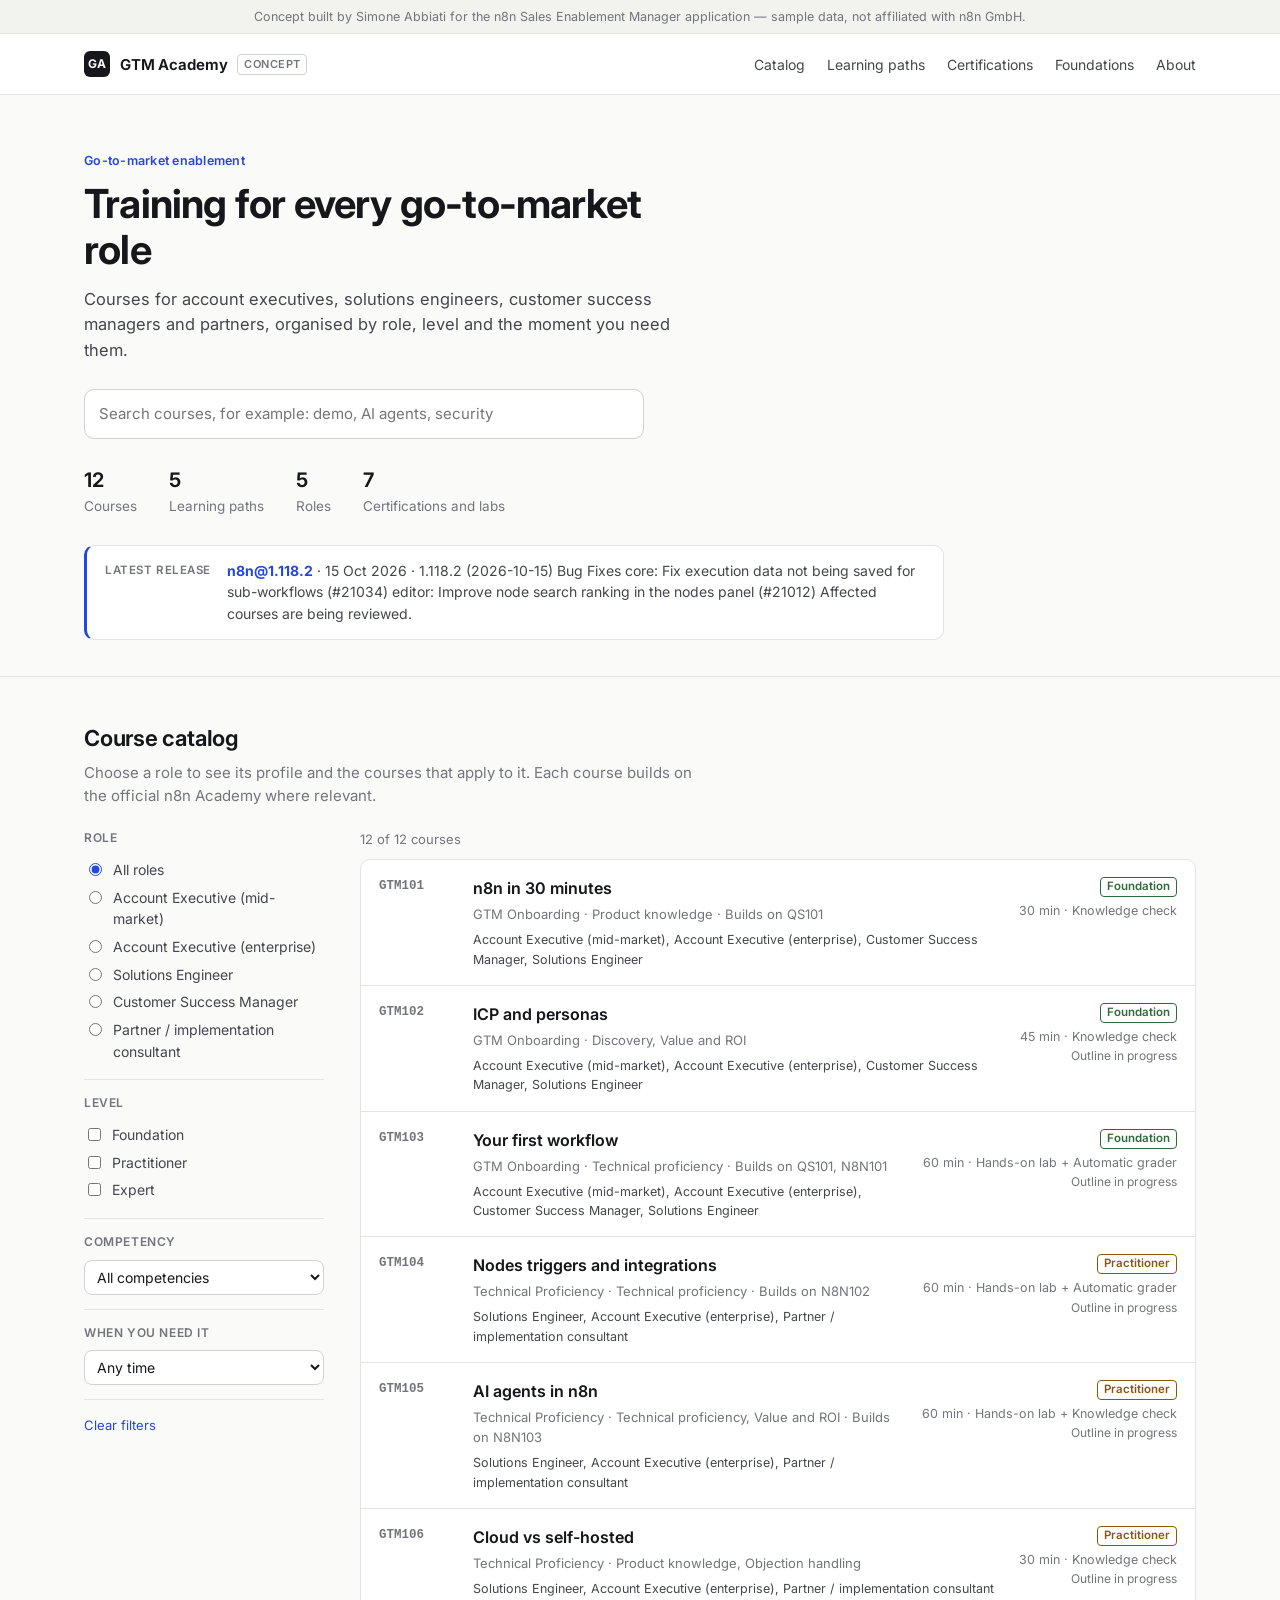
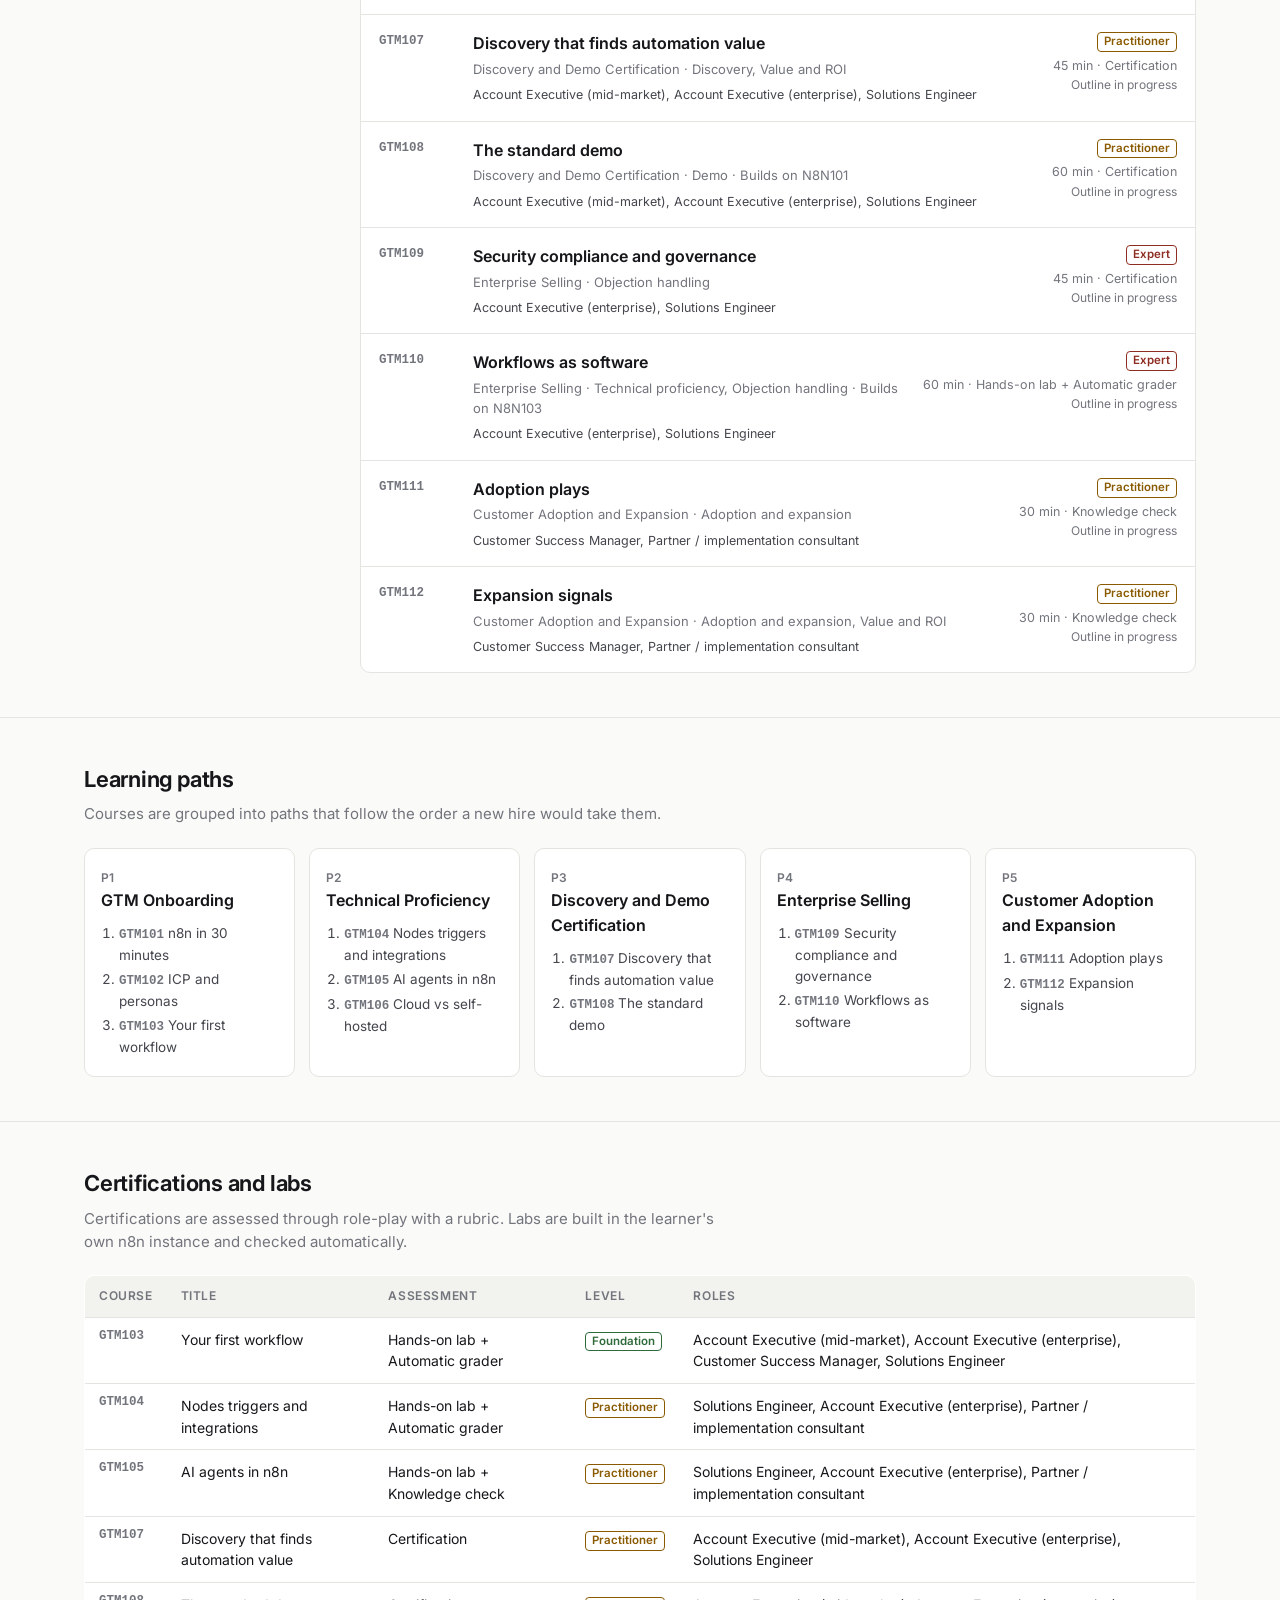
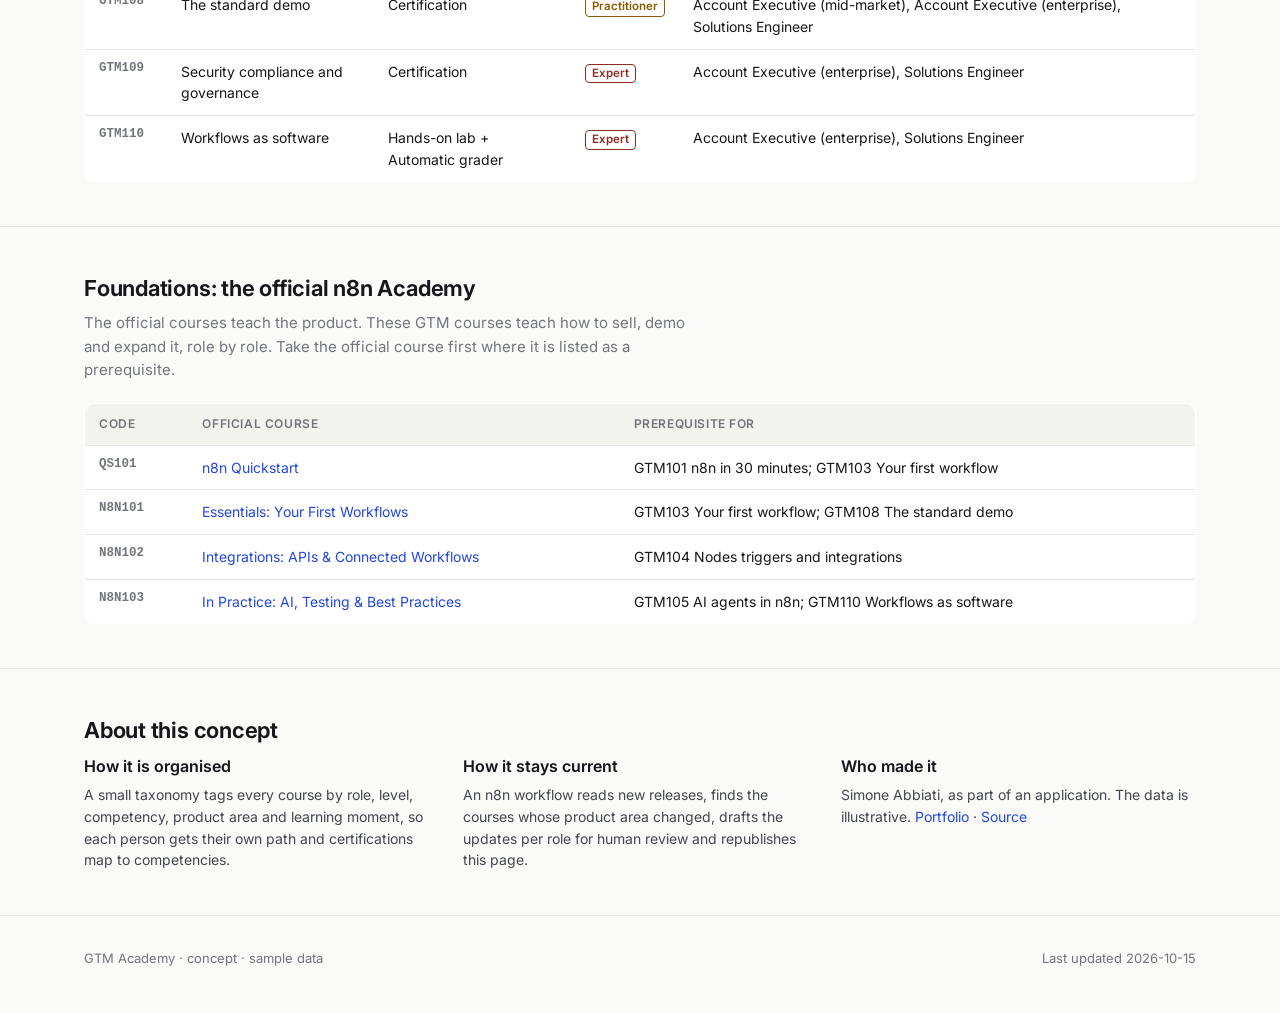
==== commit 5bdf9ece: "Update What's new: n8n@1.118.2" ====
--- a/index.html
+++ b/index.html
@@ -24,7 +24,7 @@
   <div class="search"><input id="q" type="search" placeholder="Search courses, for example: demo, AI agents, security" aria-label="Search courses"></div>
   <div class="facts"><span><b id="f-courses"></b>Courses</span><span><b id="f-paths"></b>Learning paths</span><span><b id="f-roles"></b>Roles</span><span><b id="f-certs"></b>Certifications and labs</span></div>
   <!--WHATS_NEW_START-->
-  <div class="update"><span class="k">Latest release</span><p><b>n8n@2.43.5</b> · 14 Oct 2026 · Gemini model picker now shows model names and lists prioritised models first. Affected courses are being reviewed.</p></div>
+  <div class="update"><span class="k">Latest release</span><p><b><a href="https://github.com/n8n-io/n8n/releases/tag/n8n%401.118.2" target="_blank" rel="noopener">n8n@1.118.2</a></b> · 15 Oct 2026 · 1.118.2 (2026-10-15) Bug Fixes core: Fix execution data not being saved for sub-workflows (#21034) editor: Improve node search ranking in the nodes panel (#21012) Affected courses are being reviewed.</p></div>
   <!--WHATS_NEW_END-->
 </div></div>
 
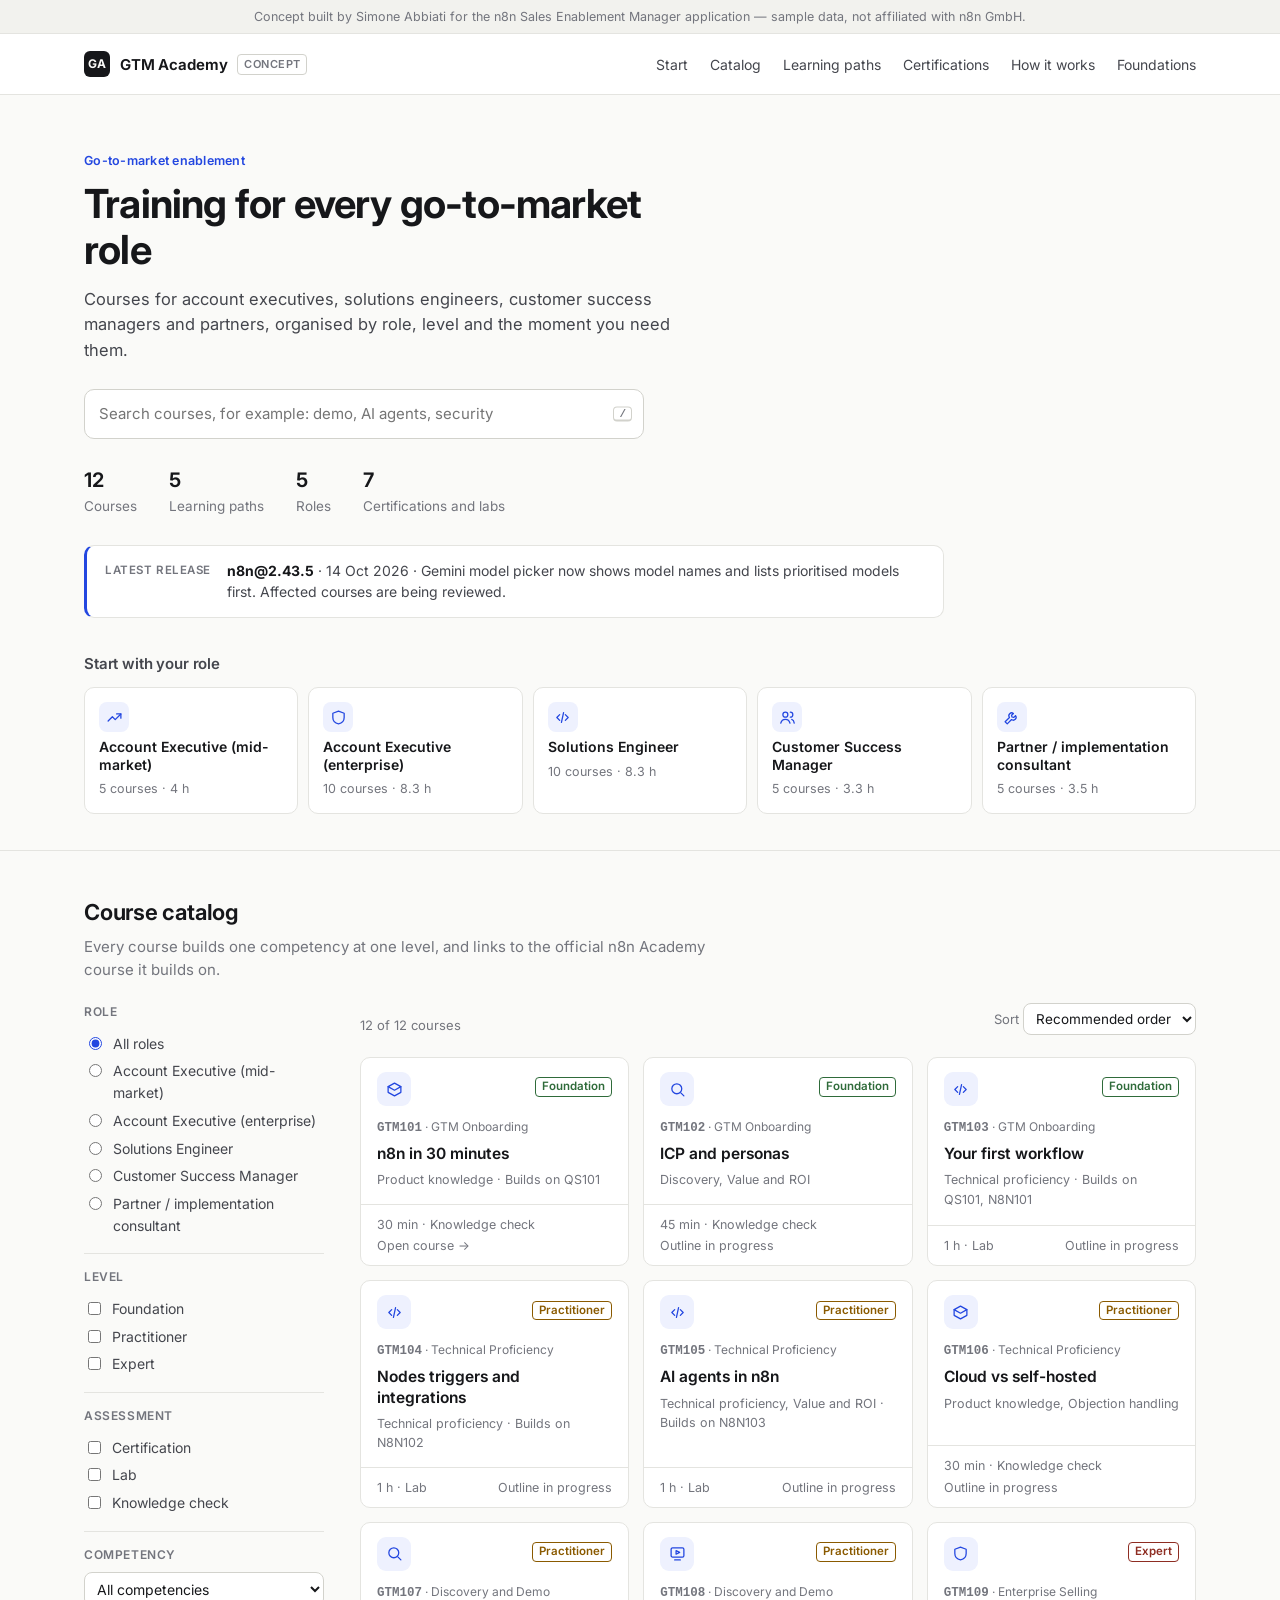
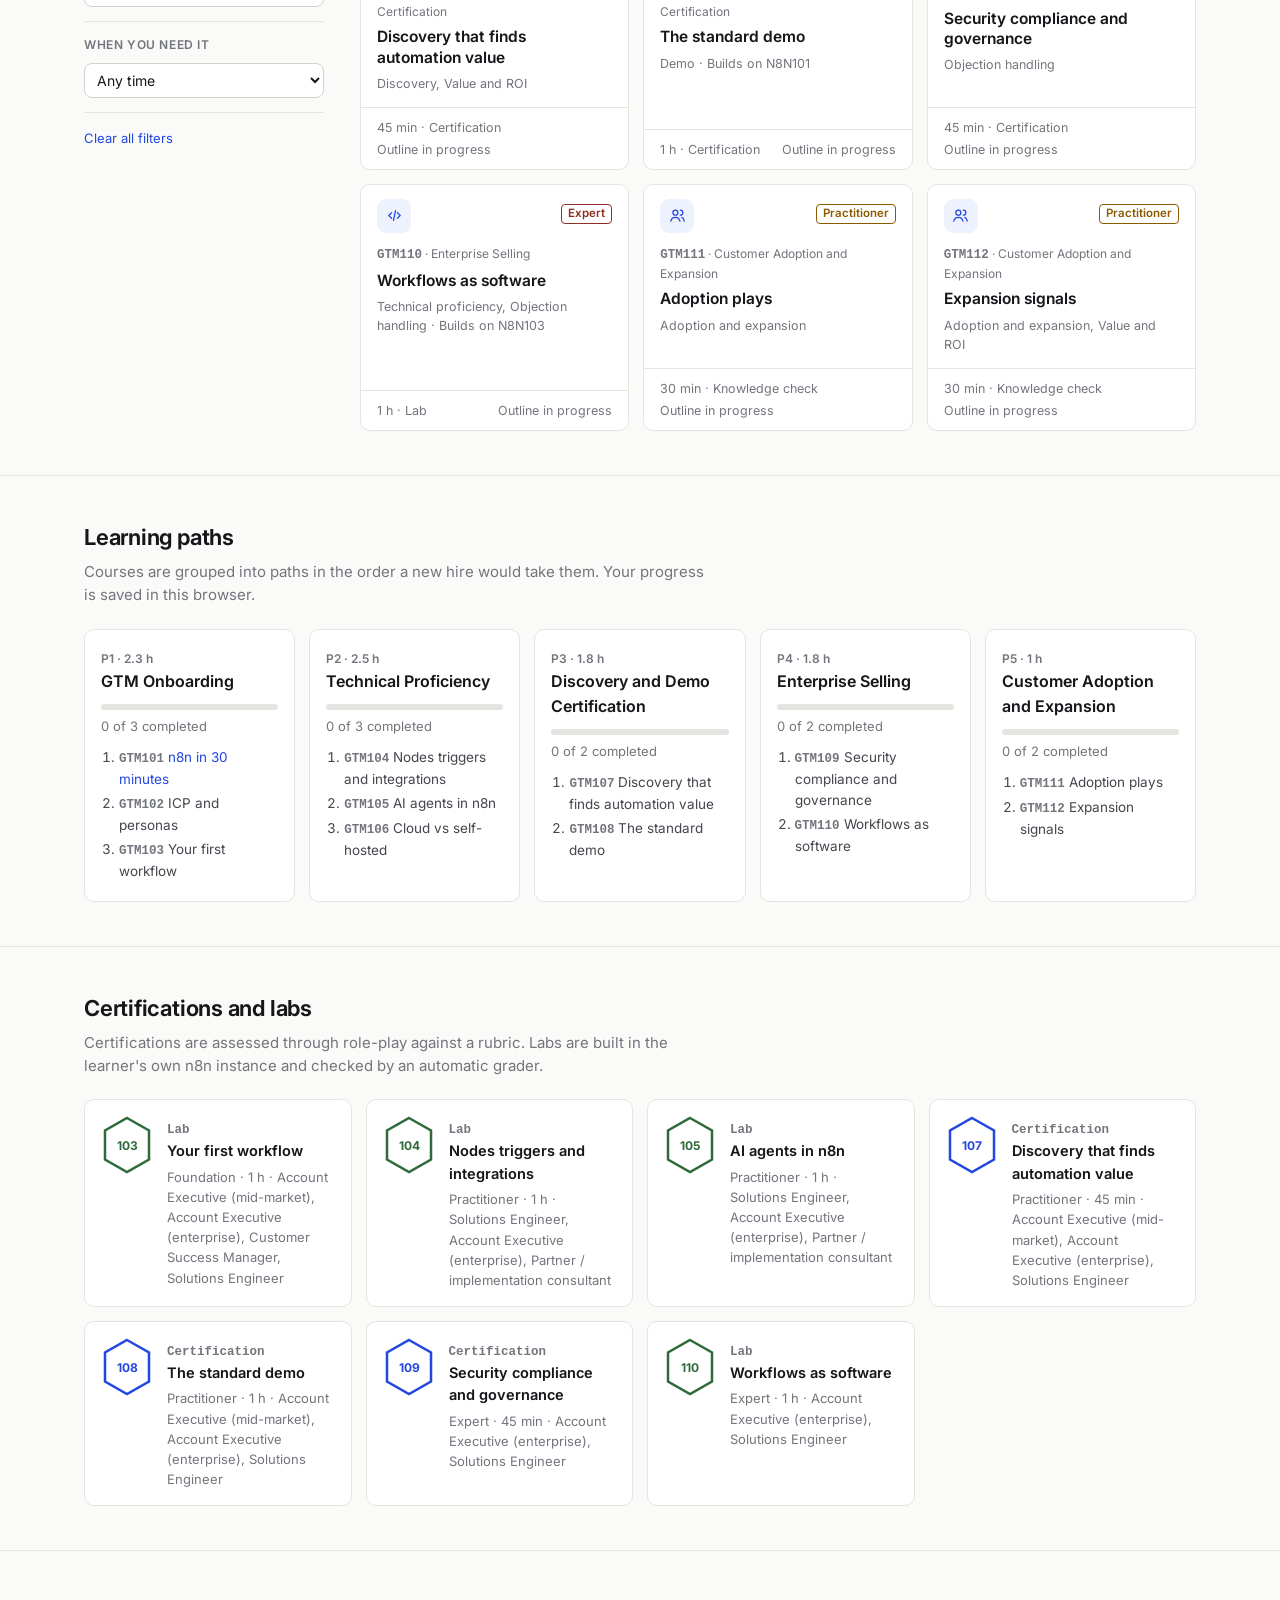
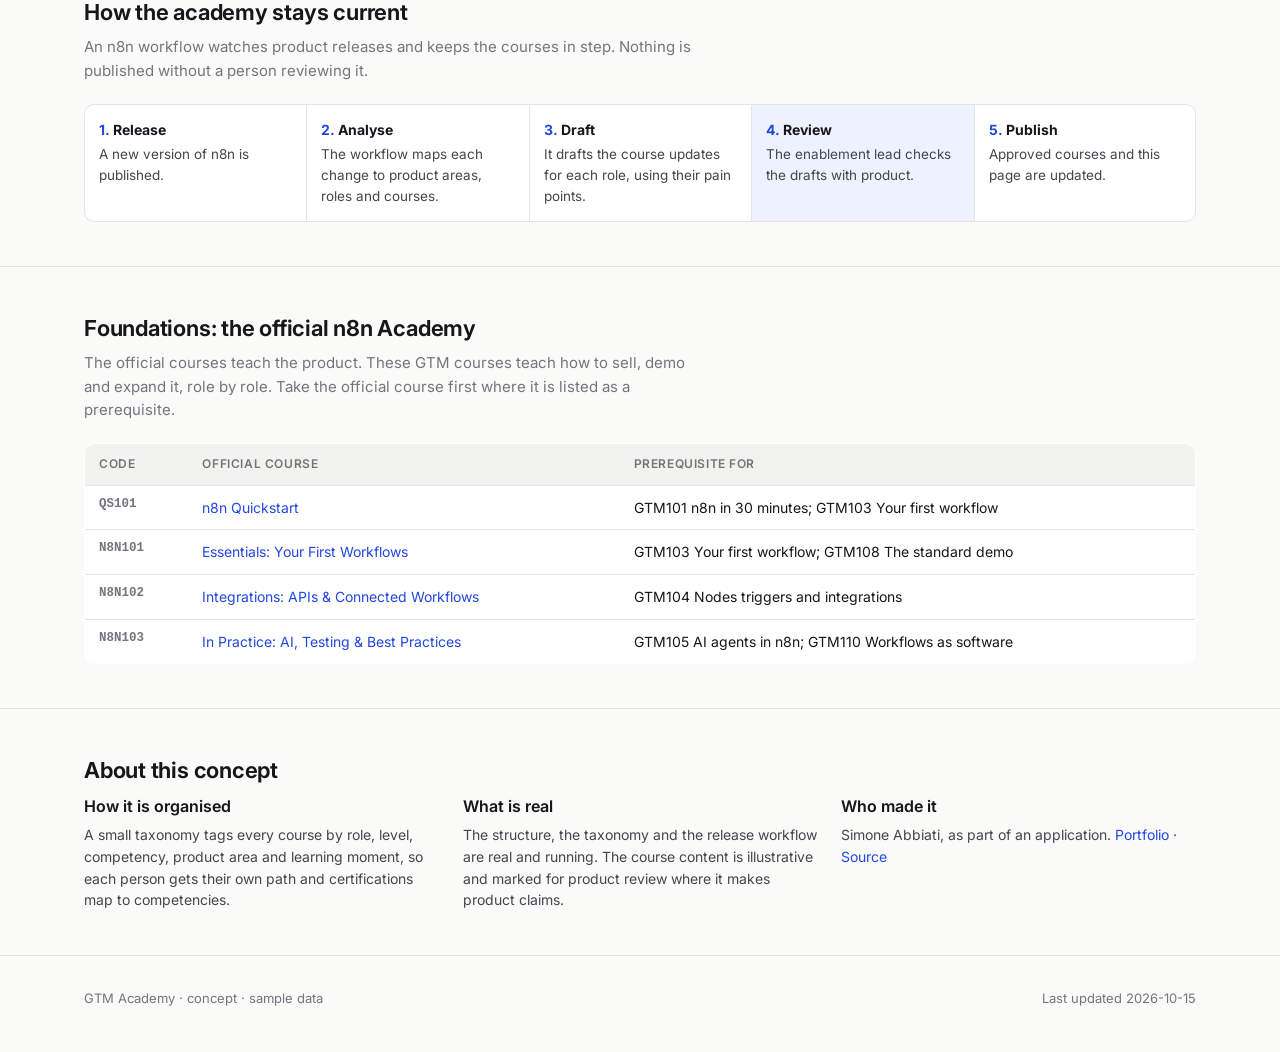
==== commit a72944ef: "UX v2: start by role, personal path and progress, card catalog with facets and sorting, shareable fi" ====
--- a/index.html
+++ b/index.html
@@ -10,10 +10,11 @@
 <link rel="stylesheet" href="templates/style.css">
 </head>
 <body>
+<a class="skip" href="#catalog">Skip to the catalog</a>
 <div class="notice">Concept built by Simone Abbiati for the n8n Sales Enablement Manager application — sample data, not affiliated with n8n GmbH.</div>
 <header class="top"><div class="wrap">
   <a class="brand" href="./"><span class="mark">GA</span>GTM Academy <span class="chip">Concept</span></a>
-  <nav class="links"><a href="#catalog">Catalog</a><a href="#paths">Learning paths</a><a href="#certifications">Certifications</a><a href="#foundations">Foundations</a><a href="#about">About</a></nav>
+  <nav class="links" aria-label="Sections"><a href="#start">Start</a><a href="#catalog">Catalog</a><a href="#paths">Learning paths</a><a href="#certifications">Certifications</a><a href="#how">How it works</a><a href="#foundations">Foundations</a></nav>
 </div></header>
 
 <main>
@@ -21,42 +22,64 @@
   <p class="eyebrow">Go-to-market enablement</p>
   <h1>Training for every go-to-market role</h1>
   <p class="lead">Courses for account executives, solutions engineers, customer success managers and partners, organised by role, level and the moment you need them.</p>
-  <div class="search"><input id="q" type="search" placeholder="Search courses, for example: demo, AI agents, security" aria-label="Search courses"></div>
+  <div class="search"><input id="q" type="search" placeholder="Search courses, for example: demo, AI agents, security" aria-label="Search courses"><kbd>/</kbd></div>
   <div class="facts"><span><b id="f-courses"></b>Courses</span><span><b id="f-paths"></b>Learning paths</span><span><b id="f-roles"></b>Roles</span><span><b id="f-certs"></b>Certifications and labs</span></div>
   <!--WHATS_NEW_START-->
-  <div class="update"><span class="k">Latest release</span><p><b><a href="https://github.com/n8n-io/n8n/releases/tag/n8n%401.118.2" target="_blank" rel="noopener">n8n@1.118.2</a></b> · 15 Oct 2026 · 1.118.2 (2026-10-15) Bug Fixes core: Fix execution data not being saved for sub-workflows (#21034) editor: Improve node search ranking in the nodes panel (#21012) Affected courses are being reviewed.</p></div>
+  <div class="update"><span class="k">Latest release</span><p><b>n8n@2.43.5</b> · 14 Oct 2026 · Gemini model picker now shows model names and lists prioritised models first. Affected courses are being reviewed.</p></div>
   <!--WHATS_NEW_END-->
+  <div class="start" id="start">
+    <h2>Start with your role</h2>
+    <div class="roles" id="roles"></div>
+    <div class="mypath" id="mypath" aria-live="polite"></div>
+  </div>
 </div></div>
 
 <section class="block" id="catalog"><div class="wrap">
   <h2>Course catalog</h2>
-  <p class="sub">Choose a role to see its profile and the courses that apply to it. Each course builds on the official n8n Academy where relevant.</p>
+  <p class="sub">Every course builds one competency at one level, and links to the official n8n Academy course it builds on.</p>
+  <button class="filters-toggle" id="ftoggle" aria-expanded="false" aria-controls="filters">Show filters</button>
   <div class="catalog">
-    <aside class="filters">
+    <aside class="filters" id="filters" aria-label="Filters">
       <div class="fgroup"><h4>Role</h4><div id="f-role"></div></div>
       <div class="fgroup"><h4>Level</h4><div id="f-level"></div></div>
-      <div class="fgroup"><h4>Competency</h4><select id="f-comp"><option value="">All competencies</option></select></div>
-      <div class="fgroup"><h4>When you need it</h4><select id="f-moment"><option value="">Any time</option></select></div>
-      <div class="fgroup"><button class="reset" id="reset">Clear filters</button></div>
+      <div class="fgroup"><h4>Assessment</h4><div id="f-assess"></div></div>
+      <div class="fgroup"><h4>Competency</h4><select id="f-comp" aria-label="Competency"><option value="">All competencies</option></select></div>
+      <div class="fgroup"><h4>When you need it</h4><select id="f-moment" aria-label="When you need it"><option value="">Any time</option></select></div>
+      <div class="fgroup"><button class="reset" id="reset">Clear all filters</button></div>
     </aside>
     <div>
       <div class="rolecard" id="rolecard"></div>
-      <p class="count" id="count"></p>
-      <div class="list" id="list"></div>
+      <div class="toolbar">
+        <div><span class="count" id="count" aria-live="polite"></span> <span class="active-filters" id="active"></span></div>
+        <label class="count">Sort <select id="sort" aria-label="Sort"><option value="path">Recommended order</option><option value="short">Shortest first</option><option value="level">Level</option></select></label>
+      </div>
+      <div class="grid" id="list"></div>
     </div>
   </div>
 </div></section>
 
 <section class="block" id="paths"><div class="wrap">
   <h2>Learning paths</h2>
-  <p class="sub">Courses are grouped into paths that follow the order a new hire would take them.</p>
+  <p class="sub">Courses are grouped into paths in the order a new hire would take them. Your progress is saved in this browser.</p>
   <div class="paths" id="pathlist"></div>
 </div></section>
 
 <section class="block" id="certifications"><div class="wrap">
   <h2>Certifications and labs</h2>
-  <p class="sub">Certifications are assessed through role-play with a rubric. Labs are built in the learner's own n8n instance and checked automatically.</p>
-  <table class="t" id="certs"><thead><tr><th>Course</th><th>Title</th><th>Assessment</th><th>Level</th><th>Roles</th></tr></thead><tbody></tbody></table>
+  <p class="sub">Certifications are assessed through role-play against a rubric. Labs are built in the learner's own n8n instance and checked by an automatic grader.</p>
+  <div class="badges" id="badges"></div>
+</div></section>
+
+<section class="block" id="how"><div class="wrap">
+  <h2>How the academy stays current</h2>
+  <p class="sub">An n8n workflow watches product releases and keeps the courses in step. Nothing is published without a person reviewing it.</p>
+  <div class="pipeline">
+    <div class="pipe"><b>Release</b>A new version of n8n is published.</div>
+    <div class="pipe"><b>Analyse</b>The workflow maps each change to product areas, roles and courses.</div>
+    <div class="pipe"><b>Draft</b>It drafts the course updates for each role, using their pain points.</div>
+    <div class="pipe human"><b>Review</b>The enablement lead checks the drafts with product.</div>
+    <div class="pipe"><b>Publish</b>Approved courses and this page are updated.</div>
+  </div>
 </div></section>
 
 <section class="block" id="foundations"><div class="wrap">
@@ -69,8 +92,8 @@
   <h2>About this concept</h2>
   <div class="cols">
     <div><h3>How it is organised</h3><p>A small taxonomy tags every course by role, level, competency, product area and learning moment, so each person gets their own path and certifications map to competencies.</p></div>
-    <div><h3>How it stays current</h3><p>An n8n workflow reads new releases, finds the courses whose product area changed, drafts the updates per role for human review and republishes this page.</p></div>
-    <div><h3>Who made it</h3><p>Simone Abbiati, as part of an application. The data is illustrative. <a href="https://simoneabbiati.github.io/portfolio/">Portfolio</a> · <a href="https://github.com/Simoneabbiati/n8n-enablement-demo">Source</a></p></div>
+    <div><h3>What is real</h3><p>The structure, the taxonomy and the release workflow are real and running. The course content is illustrative and marked for product review where it makes product claims.</p></div>
+    <div><h3>Who made it</h3><p>Simone Abbiati, as part of an application. <a href="https://simoneabbiati.github.io/portfolio/">Portfolio</a> · <a href="https://github.com/Simoneabbiati/n8n-enablement-demo">Source</a></p></div>
   </div>
 </div></section>
 </main>
@@ -81,49 +104,107 @@
 <script>
 (function(){
   var D=JSON.parse(document.getElementById('academy-data').textContent);
-  var $=function(s){return document.querySelector(s)}, esc=function(t){return String(t==null?'':t).replace(/[&<>"]/g,function(c){return {'&':'&amp;','<':'&lt;','>':'&gt;','"':'&quot;'}[c]})};
+  var $=function(s){return document.querySelector(s)}, $$=function(s){return Array.prototype.slice.call(document.querySelectorAll(s))};
+  var esc=function(t){return String(t==null?'':t).replace(/[&<>"]/g,function(c){return {'&':'&amp;','<':'&lt;','>':'&gt;','"':'&quot;'}[c]})};
+  var store={get:function(k,d){try{var v=localStorage.getItem(k);return v?JSON.parse(v):d}catch(e){return d}},set:function(k,v){try{localStorage.setItem(k,JSON.stringify(v))}catch(e){}}};
+  var done=new Set(store.get('gtm-academy-done',[]));
+  var ICON={
+    'Product knowledge':'<path d="M21 8l-9-5-9 5 9 5 9-5z"/><path d="M3 8v8l9 5 9-5V8"/>',
+    'Discovery':'<circle cx="11" cy="11" r="7"/><path d="M21 21l-4.3-4.3"/>',
+    'Demo':'<rect x="3" y="4" width="18" height="13" rx="2"/><path d="M10 8l5 2.5-5 2.5z"/><path d="M8 21h8"/>',
+    'Technical proficiency':'<path d="M8 8l-4 4 4 4"/><path d="M16 8l4 4-4 4"/><path d="M13.5 5l-3 14"/>',
+    'Value and ROI':'<path d="M3 17l6-6 4 4 8-8"/><path d="M15 7h6v6"/>',
+    'Objection handling':'<path d="M12 3l8 3v6c0 4.5-3.4 8-8 9-4.6-1-8-4.5-8-9V6z"/>',
+    'Adoption and expansion':'<circle cx="9" cy="8" r="3.5"/><path d="M2.5 20c.8-3.5 3.4-5.5 6.5-5.5s5.7 2 6.5 5.5"/><path d="M16 4.5a3.5 3.5 0 010 7"/><path d="M18 14.7c2 .7 3.2 2.5 3.5 5.3"/>',
+    'Partner delivery':'<path d="M14.7 6.3a4 4 0 00-5.6 5.6L3 18l3 3 6.1-6.1a4 4 0 005.6-5.6l-2.6 2.6-2.4-.6-.6-2.4z"/>'};
+  var ROLEICON={AE_MM:'Value and ROI',AE_ENT:'Objection handling',SE:'Technical proficiency',CSM:'Adoption and expansion',PARTNER:'Partner delivery'};
+  var icon=function(name){return '<span class="ic" aria-hidden="true"><svg viewBox="0 0 24 24">'+(ICON[name]||ICON['Product knowledge'])+'</svg></span>'};
   var roleName={}; D.roles.forEach(function(r){roleName[r.id]=r.name});
   var pages=new Set(D.pages||[]);
-  var certs=D.courses.filter(function(c){return c.assessment.some(function(a){return /Certification|grader|lab/i.test(a)})});
-  $('#f-courses').textContent=D.courses.length; $('#f-paths').textContent=D.paths.length; $('#f-roles').textContent=D.roles.length; $('#f-certs').textContent=certs.length;
-  var st={role:'',levels:new Set(),comp:'',moment:'',q:''};
-  $('#f-role').innerHTML='<label><input type="radio" name="role" value="" checked> All roles</label>'+D.roles.map(function(r){return '<label><input type="radio" name="role" value="'+r.id+'"> '+esc(r.name)+'</label>'}).join('');
-  var levels=[['L1','Foundation'],['L2','Practitioner'],['L3','Expert']];
-  $('#f-level').innerHTML=levels.map(function(l){return '<label><input type="checkbox" value="'+l[0]+'"> '+l[1]+'</label>'}).join('');
+  var LV={L1:1,L2:2,L3:3};
+  var kind=function(c){return c.assessment.some(function(a){return /Certification/.test(a)})?'Certification':c.assessment.some(function(a){return /lab/i.test(a)})?'Lab':'Knowledge check'};
+  var certs=D.courses.filter(function(c){return kind(c)!=='Knowledge check'});
+  var hrs=function(m){return m>=60?(Math.round(m/6)/10)+' h':m+' min'};
+  $('#f-courses').textContent=D.courses.length;$('#f-paths').textContent=D.paths.length;$('#f-roles').textContent=D.roles.length;$('#f-certs').textContent=certs.length;
+
+  var params=new URLSearchParams(location.search);
+  var st={role:params.get('role')||store.get('gtm-academy-role',''),levels:new Set(),assess:new Set(),comp:'',moment:'',q:'',sort:'path'};
+  if(st.role&&!roleName[st.role])st.role='';
+
+  /* role start */
+  $('#roles').innerHTML=D.roles.map(function(r){var cs=D.courses.filter(function(c){return c.roles.indexOf(r.id)>-1});var m=cs.reduce(function(a,c){return a+c.minutes},0);
+    return '<button class="rolebtn" data-role="'+r.id+'" aria-pressed="false">'+icon(ROLEICON[r.id])+'<b>'+esc(r.name)+'</b><span>'+cs.length+' courses · '+hrs(m)+'</span></button>'}).join('');
+  $$('.rolebtn').forEach(function(b){b.onclick=function(){setRole(st.role===b.dataset.role?'':b.dataset.role,true)}});
+
+  function setRole(id,scroll){st.role=id;store.set('gtm-academy-role',id);
+    var u=new URL(location.href); id?u.searchParams.set('role',id):u.searchParams.delete('role'); history.replaceState(null,'',u);
+    $$('input[name=role]').forEach(function(i){i.checked=(i.value===id)});
+    renderAll(); if(scroll&&id)$('#mypath').scrollIntoView({behavior:'smooth',block:'nearest'});}
+
+  function mypath(){var el=$('#mypath');$$('.rolebtn').forEach(function(b){b.setAttribute('aria-pressed',String(b.dataset.role===st.role))});
+    if(!st.role){el.classList.remove('on');return}
+    var cs=D.courses.filter(function(c){return c.roles.indexOf(st.role)>-1});
+    var n=cs.filter(function(c){return done.has(c.id)}).length, next=cs.find(function(c){return !done.has(c.id)});
+    el.innerHTML='<div class="mypath-head"><h3>Your path as '+esc(roleName[st.role])+'</h3><span class="count">'+n+' of '+cs.length+' completed · '+hrs(cs.reduce(function(a,c){return a+c.minutes},0))+' in total</span></div><div class="bar" role="progressbar" aria-valuemin="0" aria-valuemax="'+cs.length+'" aria-valuenow="'+n+'"><span style="width:'+(cs.length?n/cs.length*100:0)+'%"></span></div>'+
+      (next?'<p class="count">Next: <b>'+next.id+' '+esc(next.title)+'</b></p>':'<p class="count">All courses completed.</p>')+
+      '<ol class="steps">'+cs.map(function(c,i){var d=done.has(c.id),link=pages.has(c.id);return '<li class="'+(d?'done':'')+'"><span class="dot">'+(d?'✓':i+1)+'</span><span>'+(link?'<a href="courses/'+c.id+'.html">':'')+'<span class="code">'+c.id+'</span> '+esc(c.title)+(link?'</a>':'')+'</span></li>'}).join('')+'</ol>';
+    el.classList.add('on');}
+
+  /* filters */
+  $('#f-role').innerHTML='<label><input type="radio" name="role" value=""> All roles</label>'+D.roles.map(function(r){return '<label><input type="radio" name="role" value="'+r.id+'"> '+esc(r.name)+'</label>'}).join('');
+  $('#f-level').innerHTML=[['L1','Foundation'],['L2','Practitioner'],['L3','Expert']].map(function(l){return '<label><input type="checkbox" value="'+l[0]+'"> '+l[1]+'</label>'}).join('');
+  $('#f-assess').innerHTML=['Certification','Lab','Knowledge check'].map(function(a){return '<label><input type="checkbox" value="'+a+'"> '+a+'</label>'}).join('');
   $('#f-comp').innerHTML+=D.competencies.map(function(c){return '<option>'+esc(c)+'</option>'}).join('');
   $('#f-moment').innerHTML+=D.moments.map(function(m){return '<option>'+esc(m)+'</option>'}).join('');
-  function names(ids){return ids.map(function(i){return roleName[i]||i}).join(', ')}
-  function render(){
+
+  function chip(label,clear){return '<button class="af" data-clear="'+clear+'" aria-label="Remove filter '+esc(label)+'">'+esc(label)+' ×</button>'}
+  function catalog(){
     var rc=$('#rolecard');
     if(st.role){var r=D.roles.find(function(x){return x.id===st.role});
-      rc.innerHTML='<h3>'+esc(r.name)+'</h3><dl><dt>Sells or supports</dt><dd>'+esc(r.sells)+'</dd><dt>Goals</dt><dd>'+esc(r.goals)+'</dd><dt>Pain points</dt><dd>'+esc(r.pains)+'</dd><dt>Needs from a release</dt><dd>'+esc(r.needs)+'</dd></dl>'; rc.classList.add('on');}
+      rc.innerHTML='<h3>'+esc(r.name)+'</h3><dl><dt>Sells or supports</dt><dd>'+esc(r.sells)+'</dd><dt>Goals</dt><dd>'+esc(r.goals)+'</dd><dt>Pain points</dt><dd>'+esc(r.pains)+'</dd><dt>Needs from a release</dt><dd>'+esc(r.needs)+'</dd></dl>';rc.classList.add('on')}
     else rc.classList.remove('on');
     var q=st.q.toLowerCase();
     var rows=D.courses.filter(function(c){
       if(st.role&&c.roles.indexOf(st.role)<0)return false;
       if(st.levels.size&&!st.levels.has(c.levelId))return false;
+      if(st.assess.size&&!st.assess.has(kind(c)))return false;
       if(st.comp&&c.competencies.indexOf(st.comp)<0)return false;
       if(st.moment&&c.moments.indexOf(st.moment)<0)return false;
-      if(q&&JSON.stringify(c).toLowerCase().indexOf(q)<0)return false;
-      return true});
+      if(q&&JSON.stringify(c).toLowerCase().indexOf(q)<0)return false;return true});
+    if(st.sort==='short')rows.sort(function(a,b){return a.minutes-b.minutes});
+    if(st.sort==='level')rows.sort(function(a,b){return LV[a.levelId]-LV[b.levelId]});
     $('#count').textContent=rows.length+' of '+D.courses.length+' courses';
+    var chips=[];if(st.role)chips.push(chip(roleName[st.role],'role'));st.levels.forEach(function(l){chips.push(chip({L1:'Foundation',L2:'Practitioner',L3:'Expert'}[l],'level:'+l))});st.assess.forEach(function(a){chips.push(chip(a,'assess:'+a))});if(st.comp)chips.push(chip(st.comp,'comp'));if(st.moment)chips.push(chip(st.moment,'moment'));if(st.q)chips.push(chip('"'+st.q+'"','q'));
+    $('#active').innerHTML=chips.join('');
+    $$('#active .af').forEach(function(b){b.onclick=function(){var k=b.dataset.clear;
+      if(k==='role')setRole('',false);else{if(k.indexOf('level:')===0)st.levels.delete(k.slice(6));else if(k.indexOf('assess:')===0)st.assess.delete(k.slice(7));else if(k==='comp'){st.comp='';$('#f-comp').value=''}else if(k==='moment'){st.moment='';$('#f-moment').value=''}else if(k==='q'){st.q='';$('#q').value=''}syncBoxes();renderAll()}}});
     $('#list').innerHTML=rows.length?rows.map(function(c){
-      var has=pages.has(c.id), tag=has?'a':'div', href=has?' href="courses/'+c.id+'.html"':'';
-      var pre=c.prereq.length?' · Builds on '+c.prereq.join(', '):'';
-      return '<'+tag+' class="row"'+href+'><span class="code">'+c.id+'</span><div><h3>'+esc(c.title)+'</h3><div class="meta">'+esc(c.path)+' · '+esc(c.competencies.join(', '))+pre+'</div><div class="roles">'+esc(names(c.roles))+'</div></div><div class="side"><span class="lvl '+c.levelId+'">'+c.level+'</span><br>'+c.minutes+' min · '+esc(c.assessment.join(' + '))+(has?'':'<br><span class="soon">Outline in progress</span>')+'</div></'+tag+'>'}).join(''):'<div class="empty">No courses match these filters.</div>';
+      var has=pages.has(c.id),d=done.has(c.id),tag=has?'a':'div',href=has?' href="courses/'+c.id+'.html"':'';
+      return '<'+tag+' class="card"'+href+'><div class="card-top">'+icon(c.competencies[0])+'<span class="lvl '+c.levelId+'">'+c.level+'</span></div><div class="card-body"><span class="eyerow"><span class="code">'+c.id+'</span> · '+esc(c.path)+'</span><h3>'+esc(c.title)+'</h3><span class="meta">'+esc(c.competencies.join(', '))+(c.prereq.length?' · Builds on '+c.prereq.join(', '):'')+'</span></div><div class="card-foot"><span>'+hrs(c.minutes)+' · '+kind(c)+'</span><span>'+(d?'<span class="ok">Completed</span>':has?'Open course →':'Outline in progress')+'</span></div></'+tag+'>'}).join(''):'<div class="empty">No courses match these filters. <button class="reset" id="reset2">Clear all filters</button></div>';
+    var r2=$('#reset2');if(r2)r2.onclick=resetAll;
   }
-  document.querySelectorAll('input[name=role]').forEach(function(i){i.onchange=function(){st.role=i.value;render()}});
-  document.querySelectorAll('#f-level input').forEach(function(i){i.onchange=function(){i.checked?st.levels.add(i.value):st.levels.delete(i.value);render()}});
-  $('#f-comp').onchange=function(e){st.comp=e.target.value;render()};
-  $('#f-moment').onchange=function(e){st.moment=e.target.value;render()};
-  $('#q').oninput=function(e){st.q=e.target.value;render();};
-  $('#reset').onclick=function(){st={role:'',levels:new Set(),comp:'',moment:'',q:''};document.querySelector('input[name=role][value=""]').checked=true;document.querySelectorAll('#f-level input').forEach(function(i){i.checked=false});$('#f-comp').value='';$('#f-moment').value='';$('#q').value='';render()};
-  render();
-  $('#pathlist').innerHTML=D.paths.map(function(p){var cs=D.courses.filter(function(c){return c.pathId===p.id});
-    return '<div class="path"><span class="pid">'+p.id+'</span><h3>'+esc(p.name)+'</h3><ol>'+cs.map(function(c){return '<li><span class="code">'+c.id+'</span> '+esc(c.title)+'</li>'}).join('')+'</ol></div>'}).join('');
-  document.querySelector('#certs tbody').innerHTML=certs.map(function(c){return '<tr><td class="c">'+c.id+'</td><td>'+esc(c.title)+'</td><td>'+esc(c.assessment.join(' + '))+'</td><td><span class="lvl '+c.levelId+'">'+c.level+'</span></td><td>'+esc(names(c.roles))+'</td></tr>'}).join('');
+  function paths(){$('#pathlist').innerHTML=D.paths.map(function(p){var cs=D.courses.filter(function(c){return c.pathId===p.id});var n=cs.filter(function(c){return done.has(c.id)}).length;
+    return '<div class="path"><span class="pid">'+p.id+' · '+hrs(cs.reduce(function(a,c){return a+c.minutes},0))+'</span><h3>'+esc(p.name)+'</h3><div class="bar"><span style="width:'+(n/cs.length*100)+'%"></span></div><span class="count">'+n+' of '+cs.length+' completed</span><ol>'+cs.map(function(c){return '<li>'+(pages.has(c.id)?'<a href="courses/'+c.id+'.html">':'')+'<span class="code">'+c.id+'</span> '+esc(c.title)+(pages.has(c.id)?'</a>':'')+(done.has(c.id)?' ✓':'')+'</li>'}).join('')+'</ol></div>'}).join('')}
+  function badges(){$('#badges').innerHTML=certs.map(function(c){var k=kind(c),col=k==='Certification'?'var(--accent)':'var(--l1)';
+    return '<div class="badge"><svg class="hex" viewBox="0 0 52 58" aria-hidden="true"><path d="M26 2l22 12.5v29L26 56 4 43.5v-29z" fill="none" stroke="'+col+'" stroke-width="2.5"/><text x="26" y="34" text-anchor="middle" font-size="12" font-weight="700" fill="'+col+'" font-family="Inter,sans-serif">'+c.id.slice(3)+'</text></svg><div><span class="code">'+k+'</span><h3>'+esc(c.title)+'</h3><p>'+c.level+' · '+hrs(c.minutes)+' · '+esc(c.roles.map(function(r){return roleName[r]}).join(', '))+'</p></div></div>'}).join('')}
+  function renderAll(){mypath();catalog();paths();}
+  function syncBoxes(){$$('#f-level input').forEach(function(i){i.checked=st.levels.has(i.value)});$$('#f-assess input').forEach(function(i){i.checked=st.assess.has(i.value)})}
+  function resetAll(){st.levels=new Set();st.assess=new Set();st.comp='';st.moment='';st.q='';$('#f-comp').value='';$('#f-moment').value='';$('#q').value='';syncBoxes();setRole('',false)}
+  $$('input[name=role]').forEach(function(i){i.onchange=function(){setRole(i.value,false)}});
+  $$('#f-level input').forEach(function(i){i.onchange=function(){i.checked?st.levels.add(i.value):st.levels.delete(i.value);renderAll()}});
+  $$('#f-assess input').forEach(function(i){i.onchange=function(){i.checked?st.assess.add(i.value):st.assess.delete(i.value);renderAll()}});
+  $('#f-comp').onchange=function(e){st.comp=e.target.value;renderAll()};
+  $('#f-moment').onchange=function(e){st.moment=e.target.value;renderAll()};
+  $('#sort').onchange=function(e){st.sort=e.target.value;catalog()};
+  $('#q').oninput=function(e){st.q=e.target.value;catalog()};
+  $('#q').onkeydown=function(e){if(e.key==='Enter')$('#catalog').scrollIntoView({behavior:'smooth'})};
+  $('#reset').onclick=resetAll;
+  $('#ftoggle').onclick=function(){var f=$('#filters'),o=f.classList.toggle('open');this.setAttribute('aria-expanded',String(o));this.textContent=o?'Hide filters':'Show filters'};
+  document.addEventListener('keydown',function(e){if(e.key==='/'&&document.activeElement.tagName!=='INPUT'){e.preventDefault();$('#q').focus()}});
+  window.addEventListener('storage',function(){done=new Set(store.get('gtm-academy-done',[]));renderAll()});
   document.querySelector('#official tbody').innerHTML=D.official.map(function(o){var fw=D.courses.filter(function(c){return c.prereq.indexOf(o.code)>-1}).map(function(c){return c.id+' '+c.title});
     return '<tr><td class="c">'+o.code+'</td><td><a href="'+o.url+'" target="_blank" rel="noopener">'+esc(o.title)+'</a></td><td>'+esc(fw.join('; '))+'</td></tr>'}).join('');
+  badges(); setRole(st.role,false);
 })();
 </script>
 </body>
--- a/templates/style.css
+++ b/templates/style.css
@@ -104,3 +104,81 @@
 details.q{border:1px solid var(--line);border-radius:8px;padding:10px 14px;margin:8px 0;background:var(--surface)}
 details.q summary{cursor:pointer;color:var(--ink)}
 @media (max-width:900px){.catalog,.course{grid-template-columns:1fr}.filters,.course aside{position:static}nav.links{display:none}.row{grid-template-columns:64px 1fr}.row .side{grid-column:2;text-align:left}}
+
+/* ===== v2: role start, progress, cards, badges, pipeline, a11y ===== */
+.skip{position:absolute;left:-999px;top:8px;background:var(--ink);color:var(--bg);padding:8px 12px;border-radius:6px;z-index:20}
+.skip:focus{left:12px}
+:focus-visible{outline:2px solid var(--accent);outline-offset:2px;border-radius:4px}
+@media (prefers-reduced-motion:reduce){*{transition:none!important;scroll-behavior:auto!important}}
+kbd{font:600 11px ui-monospace,Menlo,monospace;border:1px solid var(--line-strong);border-bottom-width:2px;border-radius:4px;padding:0 5px;color:var(--muted)}
+.search{position:relative}
+.search kbd{position:absolute;right:12px;top:50%;transform:translateY(-50%)}
+.start{margin-top:34px}
+.start h2{font-size:15px;font-weight:600;color:var(--soft);margin-bottom:12px}
+.roles{display:grid;grid-template-columns:repeat(5,1fr);gap:10px}
+.rolebtn{all:unset;box-sizing:border-box;cursor:pointer;background:var(--surface);border:1px solid var(--line);border-radius:var(--radius);padding:14px;display:flex;flex-direction:column;gap:6px;transition:border-color .15s,box-shadow .15s}
+.rolebtn:hover{border-color:var(--line-strong);box-shadow:0 4px 14px rgba(20,20,20,.06)}
+.rolebtn[aria-pressed=true]{border-color:var(--accent);box-shadow:0 0 0 1px var(--accent)}
+.rolebtn .ic{width:30px;height:30px;border-radius:8px;background:var(--accent-soft);color:var(--accent);display:grid;place-items:center}
+.rolebtn b{font-size:14px;font-weight:600;color:var(--ink);line-height:1.25}
+.rolebtn span{font-size:12.5px;color:var(--muted)}
+.ic svg{width:17px;height:17px;stroke:currentColor;fill:none;stroke-width:1.8;stroke-linecap:round;stroke-linejoin:round}
+.mypath{margin-top:22px;background:var(--surface);border:1px solid var(--line);border-radius:var(--radius);padding:18px 20px;display:none}
+.mypath.on{display:block}
+.mypath-head{display:flex;justify-content:space-between;align-items:baseline;gap:12px;flex-wrap:wrap}
+.bar{height:6px;background:var(--line);border-radius:3px;overflow:hidden;margin:10px 0 4px}
+.bar span{display:block;height:100%;background:var(--accent);border-radius:3px}
+.steps{list-style:none;margin:14px 0 0;padding:0;display:grid;grid-template-columns:repeat(auto-fill,minmax(180px,1fr));gap:8px}
+.steps li{border:1px solid var(--line);border-radius:8px;padding:10px 12px;font-size:13.5px;display:flex;gap:10px;align-items:flex-start}
+.steps li.done{background:var(--accent-soft);border-color:transparent}
+.dot{flex:none;width:18px;height:18px;border-radius:50%;border:1.5px solid var(--line-strong);display:grid;place-items:center;font-size:11px;margin-top:1px}
+.done .dot{background:var(--accent);border-color:var(--accent);color:var(--accent-ink)}
+.steps a{color:var(--ink)}
+.toolbar{display:flex;justify-content:space-between;align-items:center;gap:12px;margin-bottom:12px;flex-wrap:wrap}
+.toolbar select{font:inherit;font-size:13.5px;padding:6px 8px;border:1px solid var(--line-strong);border-radius:8px;background:var(--surface);color:var(--ink)}
+.active-filters{display:flex;gap:6px;flex-wrap:wrap}
+.af{all:unset;cursor:pointer;font-size:12.5px;border:1px solid var(--line-strong);border-radius:6px;padding:2px 8px;color:var(--soft)}
+.af:hover{border-color:var(--accent);color:var(--accent)}
+.grid{display:grid;grid-template-columns:repeat(auto-fill,minmax(250px,1fr));gap:14px}
+.card{background:var(--surface);border:1px solid var(--line);border-radius:var(--radius);display:flex;flex-direction:column;color:inherit;transition:border-color .15s,box-shadow .15s,transform .15s;overflow:hidden}
+a.card:hover{text-decoration:none;border-color:var(--line-strong);box-shadow:0 6px 18px rgba(20,20,20,.07);transform:translateY(-1px)}
+.card-top{display:flex;justify-content:space-between;align-items:center;padding:14px 16px 0}
+.card-top .ic{width:34px;height:34px;border-radius:9px;background:var(--accent-soft);color:var(--accent);display:grid;place-items:center}
+.card-body{padding:12px 16px 14px;flex:1;display:flex;flex-direction:column;gap:6px}
+.card h3{font-size:15.5px;line-height:1.3}
+.card .meta{font-size:12.5px;color:var(--muted)}
+.card .desc{font-size:13.5px;color:var(--soft)}
+.card-foot{border-top:1px solid var(--line);padding:10px 16px;display:flex;justify-content:space-between;gap:8px;font-size:12.5px;color:var(--muted);align-items:center}
+.card .ok{color:var(--accent);font-weight:600}
+.tag{display:inline-flex;align-items:center;gap:4px;font-size:12px;color:var(--soft);border:1px solid var(--line);border-radius:5px;padding:1px 7px}
+.badges{display:grid;grid-template-columns:repeat(auto-fill,minmax(230px,1fr));gap:14px}
+.badge{background:var(--surface);border:1px solid var(--line);border-radius:var(--radius);padding:16px;display:flex;gap:14px;align-items:flex-start}
+.badge svg.hex{flex:none;width:52px;height:58px}
+.badge h3{font-size:14.5px}
+.badge p{margin:4px 0 0;font-size:13px;color:var(--muted)}
+.pipeline{display:grid;grid-template-columns:repeat(5,1fr);gap:0;margin-top:18px;counter-reset:s}
+.pipe{position:relative;background:var(--surface);border:1px solid var(--line);padding:14px;font-size:13.5px;color:var(--soft);counter-increment:s}
+.pipe:not(:last-child){border-right:0}
+.pipe:first-child{border-radius:var(--radius) 0 0 var(--radius)}
+.pipe:last-child{border-radius:0 var(--radius) var(--radius) 0}
+.pipe b{display:block;color:var(--ink);font-size:14px;margin-bottom:4px}
+.pipe b::before{content:counter(s) ". ";color:var(--accent)}
+.pipe.human{background:var(--accent-soft)}
+.filters-toggle{display:none}
+/* course page v2 */
+.toc{font-size:13.5px}
+.toc a{display:block;color:var(--muted);padding:4px 0 4px 10px;border-left:2px solid var(--line)}
+.toc a.on{color:var(--ink);border-color:var(--accent)}
+.readbar{position:fixed;top:0;left:0;height:3px;background:var(--accent);width:0;z-index:30}
+.complete{all:unset;box-sizing:border-box;cursor:pointer;width:100%;text-align:center;background:var(--accent);color:var(--accent-ink);font-weight:600;font-size:14px;padding:10px;border-radius:8px}
+.complete.done{background:var(--accent-soft);color:var(--accent)}
+.pager{display:flex;justify-content:space-between;gap:12px;border-top:1px solid var(--line);padding-top:20px;margin-top:10px;font-size:14px}
+.pager a{display:flex;flex-direction:column;gap:2px;max-width:48%}
+.pager span{font-size:12px;color:var(--muted)}
+.course article section{scroll-margin-top:84px}
+@media (max-width:1000px){.roles{grid-template-columns:repeat(2,1fr)}.pipeline{grid-template-columns:1fr}.pipe{border-right:1px solid var(--line)!important;border-radius:0!important;border-bottom:0}.pipe:last-child{border-bottom:1px solid var(--line)}}
+@media (max-width:900px){.filters-toggle{display:inline-block;all:unset;cursor:pointer;font-size:13.5px;color:var(--accent);margin-bottom:10px}.filters{display:none}.filters.open{display:block;margin-bottom:16px}}
+.card .eyerow{font-size:12px;color:var(--muted)}
+.card-foot{flex-wrap:wrap;row-gap:2px}
+.card-foot>span{white-space:nowrap}
+@media (max-width:900px){.search kbd{display:none}}
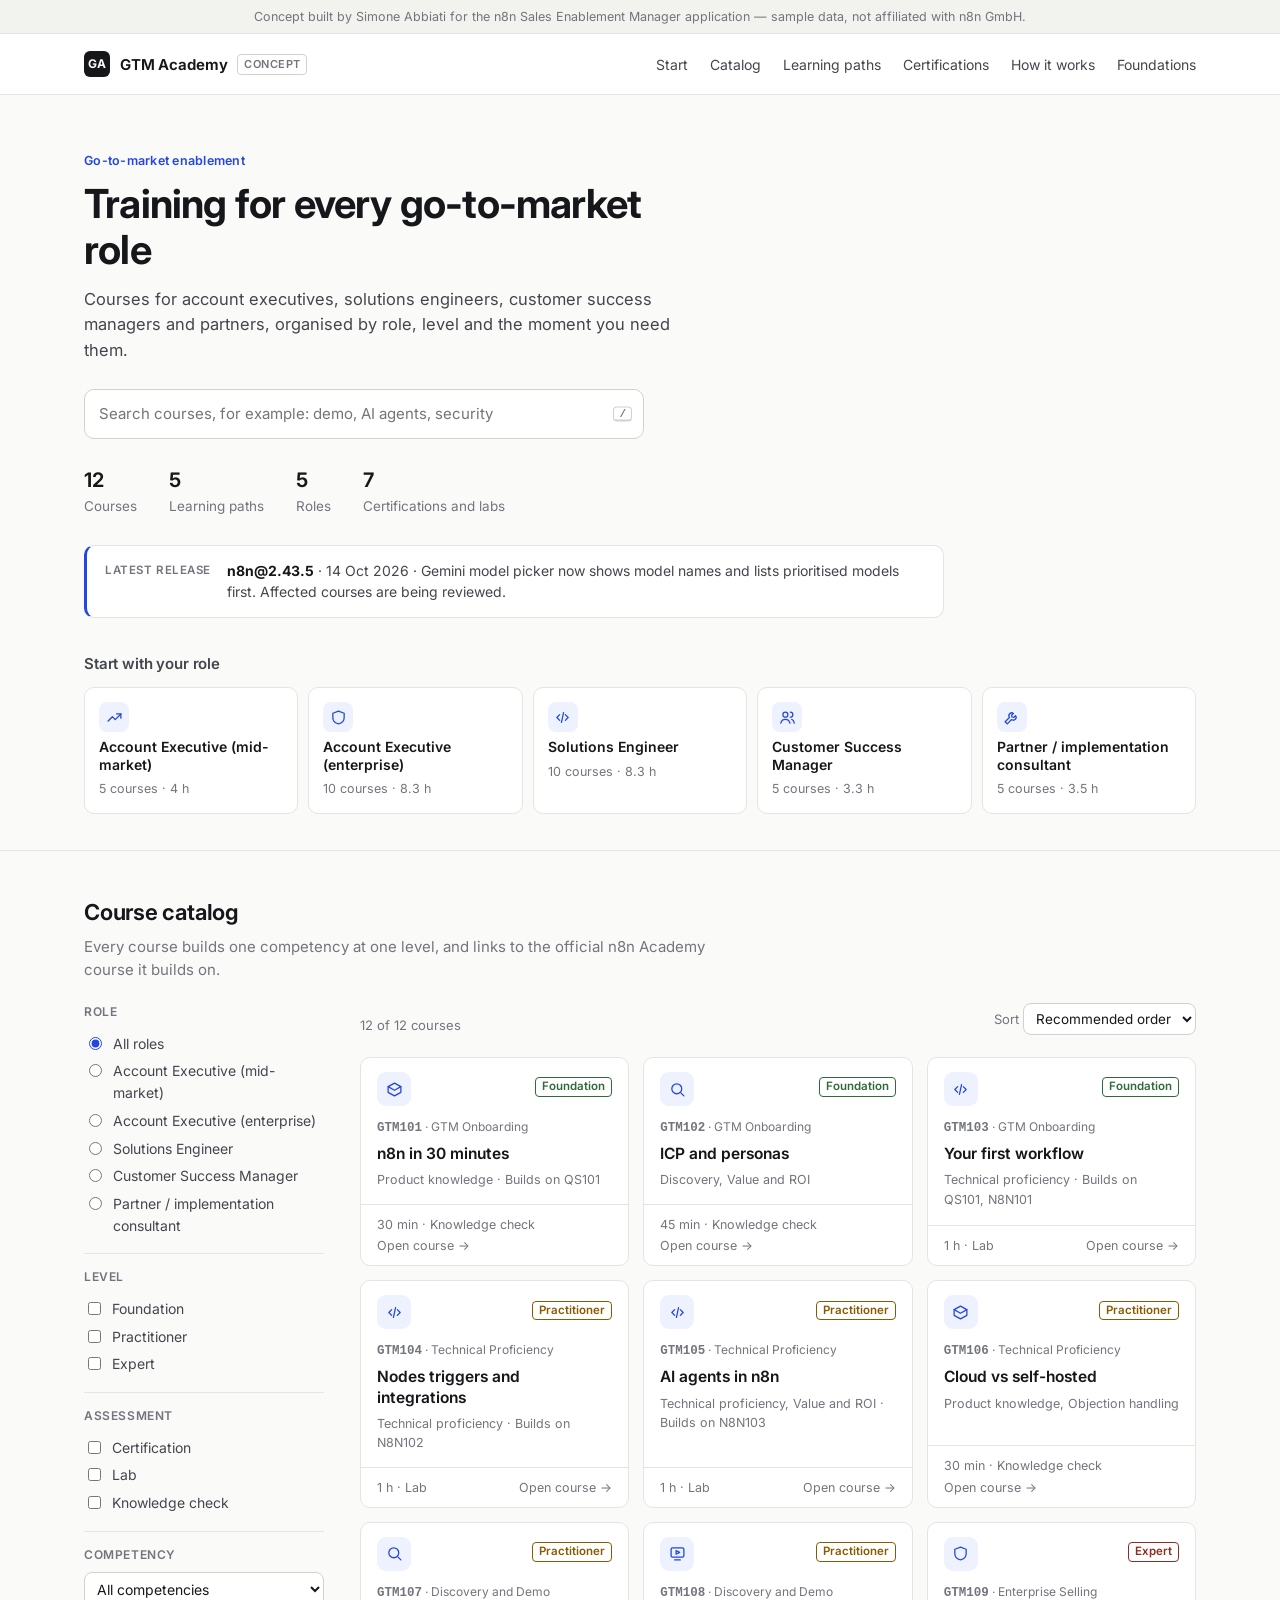
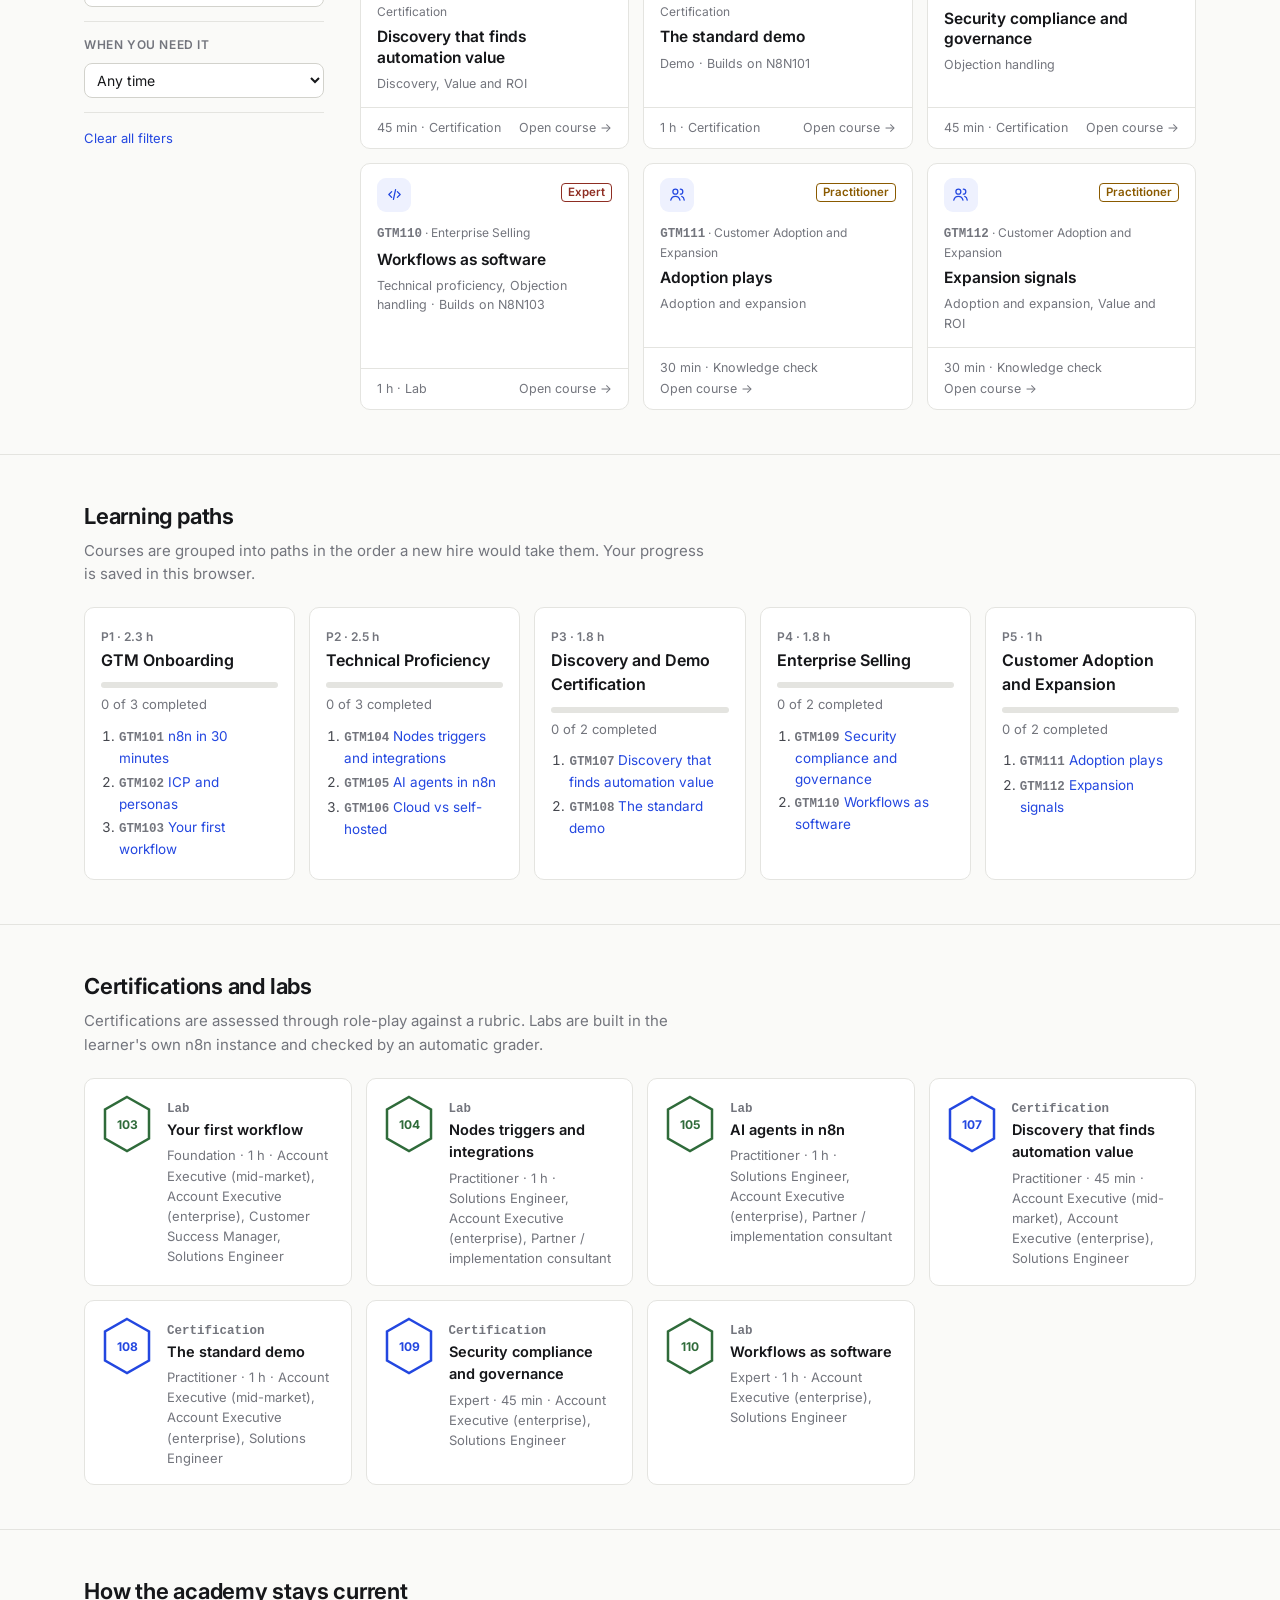
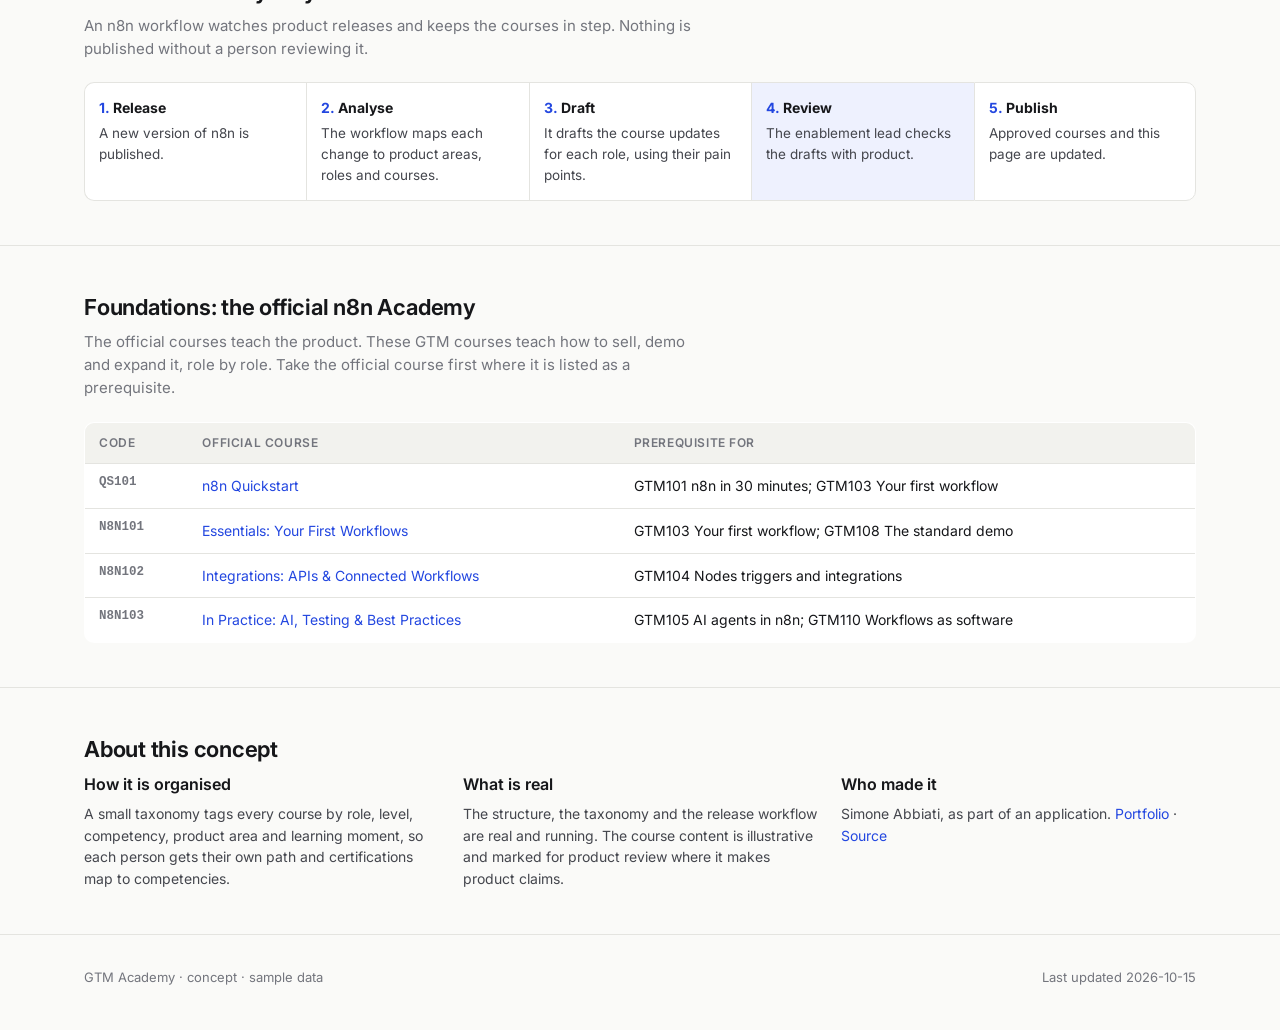
==== commit d8992d11: "Link course pages GTM102, GTM103, GTM104, GTM105, GTM106, GTM107, GTM108, GTM109, GTM110, GTM111, GT" ====
--- a/index.html
+++ b/index.html
@@ -100,7 +100,7 @@
 
 <footer><div class="wrap"><span>GTM Academy · concept · sample data</span><span>Last updated <span id="updated">2026-10-15</span></span></div></footer>
 
-<script id="academy-data" type="application/json">{"courses": [{"id": "GTM101", "module": "P1-M1", "title": "n8n in 30 minutes", "path": "GTM Onboarding", "pathId": "P1", "level": "Foundation", "levelId": "L1", "roles": ["AE_MM", "AE_ENT", "CSM", "SE"], "competencies": ["Product knowledge"], "area": ["Workflows and nodes"], "moments": ["Onboarding (days 0-30)"], "formats": ["Short video (UI how-to)", "Text explainer"], "prereq": ["QS101"], "scenario": ["Meridian Logistics"], "assessment": ["Knowledge check"], "access": ["Employees"], "minutes": 30}, {"id": "GTM102", "module": "P1-M2", "title": "ICP and personas", "path": "GTM Onboarding", "pathId": "P1", "level": "Foundation", "levelId": "L1", "roles": ["AE_MM", "AE_ENT", "CSM", "SE"], "competencies": ["Discovery", "Value and ROI"], "area": [], "moments": ["Onboarding (days 0-30)"], "formats": ["Text explainer", "Live session"], "prereq": [], "scenario": ["Meridian Logistics", "Aurora Bank"], "assessment": ["Knowledge check"], "access": ["Employees"], "minutes": 45}, {"id": "GTM103", "module": "P1-M3", "title": "Your first workflow", "path": "GTM Onboarding", "pathId": "P1", "level": "Foundation", "levelId": "L1", "roles": ["AE_MM", "AE_ENT", "CSM", "SE"], "competencies": ["Technical proficiency"], "area": ["Workflows and nodes"], "moments": ["Onboarding (days 0-30)"], "formats": ["Short video (UI how-to)", "Interactive walkthrough"], "prereq": ["QS101", "N8N101"], "scenario": ["Meridian Logistics"], "assessment": ["Hands-on lab", "Automatic grader"], "access": ["Employees"], "minutes": 60}, {"id": "GTM104", "module": "P2-M1", "title": "Nodes triggers and integrations", "path": "Technical Proficiency", "pathId": "P2", "level": "Practitioner", "levelId": "L2", "roles": ["SE", "AE_ENT", "PARTNER"], "competencies": ["Technical proficiency"], "area": ["Integrations and APIs"], "moments": ["Ramp (days 31-90)"], "formats": ["Short video (UI how-to)", "Text explainer"], "prereq": ["N8N102"], "scenario": ["Meridian Logistics"], "assessment": ["Hands-on lab", "Automatic grader"], "access": ["Partners"], "minutes": 60}, {"id": "GTM105", "module": "P2-M2", "title": "AI agents in n8n", "path": "Technical Proficiency", "pathId": "P2", "level": "Practitioner", "levelId": "L2", "roles": ["SE", "AE_ENT", "PARTNER"], "competencies": ["Technical proficiency", "Value and ROI"], "area": ["AI agents"], "moments": ["Ramp (days 31-90)", "Launch readiness"], "formats": ["Short video (UI how-to)", "Text explainer"], "prereq": ["N8N103"], "scenario": ["Aurora Bank"], "assessment": ["Hands-on lab", "Knowledge check"], "access": ["Partners"], "minutes": 60}, {"id": "GTM106", "module": "P2-M3", "title": "Cloud vs self-hosted", "path": "Technical Proficiency", "pathId": "P2", "level": "Practitioner", "levelId": "L2", "roles": ["SE", "AE_ENT", "PARTNER"], "competencies": ["Product knowledge", "Objection handling"], "area": ["Deployment"], "moments": ["Ramp (days 31-90)"], "formats": ["Text explainer"], "prereq": [], "scenario": ["Aurora Bank"], "assessment": ["Knowledge check"], "access": ["Partners"], "minutes": 30}, {"id": "GTM107", "module": "P3-M1", "title": "Discovery that finds automation value", "path": "Discovery and Demo Certification", "pathId": "P3", "level": "Practitioner", "levelId": "L2", "roles": ["AE_MM", "AE_ENT", "SE"], "competencies": ["Discovery", "Value and ROI"], "area": [], "moments": ["Ramp (days 31-90)"], "formats": ["Role-play", "Live session"], "prereq": [], "scenario": ["Meridian Logistics"], "assessment": ["Certification"], "access": ["Employees"], "minutes": 45}, {"id": "GTM108", "module": "P3-M2", "title": "The standard demo", "path": "Discovery and Demo Certification", "pathId": "P3", "level": "Practitioner", "levelId": "L2", "roles": ["AE_MM", "AE_ENT", "SE"], "competencies": ["Demo"], "area": ["Workflows and nodes", "AI agents"], "moments": ["Ramp (days 31-90)"], "formats": ["Short video (UI how-to)", "Role-play"], "prereq": ["N8N101"], "scenario": ["Meridian Logistics"], "assessment": ["Certification"], "access": ["Employees"], "minutes": 60}, {"id": "GTM109", "module": "P4-M1", "title": "Security compliance and governance", "path": "Enterprise Selling", "pathId": "P4", "level": "Expert", "levelId": "L3", "roles": ["AE_ENT", "SE"], "competencies": ["Objection handling"], "area": ["Security and governance"], "moments": ["Ramp (days 31-90)", "Launch readiness"], "formats": ["Text explainer", "Role-play"], "prereq": [], "scenario": ["Aurora Bank"], "assessment": ["Certification"], "access": ["Employees"], "minutes": 45}, {"id": "GTM110", "module": "P4-M2", "title": "Workflows as software", "path": "Enterprise Selling", "pathId": "P4", "level": "Expert", "levelId": "L3", "roles": ["AE_ENT", "SE"], "competencies": ["Technical proficiency", "Objection handling"], "area": ["Workflows as software"], "moments": ["Ramp (days 31-90)", "Launch readiness"], "formats": ["Short video (UI how-to)", "Text explainer"], "prereq": ["N8N103"], "scenario": ["Aurora Bank"], "assessment": ["Hands-on lab", "Automatic grader"], "access": ["Employees"], "minutes": 60}, {"id": "GTM111", "module": "P5-M1", "title": "Adoption plays", "path": "Customer Adoption and Expansion", "pathId": "P5", "level": "Practitioner", "levelId": "L2", "roles": ["CSM", "PARTNER"], "competencies": ["Adoption and expansion"], "area": [], "moments": ["Ramp (days 31-90)", "Launch readiness"], "formats": ["Text explainer", "Live session"], "prereq": [], "scenario": ["Meridian Logistics", "Pixel & Co."], "assessment": ["Knowledge check"], "access": ["Partners"], "minutes": 30}, {"id": "GTM112", "module": "P5-M2", "title": "Expansion signals", "path": "Customer Adoption and Expansion", "pathId": "P5", "level": "Practitioner", "levelId": "L2", "roles": ["CSM", "PARTNER"], "competencies": ["Adoption and expansion", "Value and ROI"], "area": [], "moments": ["Continuous"], "formats": ["Text explainer"], "prereq": [], "scenario": ["Pixel & Co."], "assessment": ["Knowledge check"], "access": ["Partners"], "minutes": 30}], "roles": [{"id": "AE_MM", "name": "Account Executive (mid-market)", "sells": "Heads of Ops and Engineering managers at 200-2000 employee companies", "goals": "Close deals faster; run confident discovery", "pains": "Ramp time; struggles to explain technical value to engineering managers; unsure which features matter for which use case", "needs": "One-sentence value story; the customer problem it solves; one discovery question; when NOT to pitch it"}, {"id": "AE_ENT", "name": "Account Executive (enterprise)", "sells": "CTOs and platform teams at large enterprises", "goals": "Win 6-to-7-figure deals with security and IT approval", "pains": "Long buying committees; security and compliance objections; competing against build-it-yourself", "needs": "Business case; impact on security/compliance/governance; objection handling; proof points for the CTO"}, {"id": "SE", "name": "Solutions Engineer", "sells": "Technical evaluators and architects", "goals": "Run convincing demos and proofs of concept", "pains": "New features land before demo assets exist; edge cases surface live in front of customers", "needs": "How it works; limits and prerequisites; a demo flow; a ready-to-import example workflow"}, {"id": "CSM", "name": "Customer Success Manager", "sells": "Existing customers' automation owners", "goals": "Drive adoption and expansion", "pains": "Hard to know which accounts benefit from a release; customers miss new capabilities", "needs": "Which customer segments benefit; adoption play; a short email to customers; expansion signals"}, {"id": "PARTNER", "name": "Partner / implementation consultant", "sells": "Clients of agencies and consultancies building on n8n", "goals": "Deliver client projects faster and resell", "pains": "Learns about features late; lacks certified best practices", "needs": "Implementation guidance; best practices; certification impact; what to tell clients"}], "paths": [{"id": "P1", "name": "GTM Onboarding"}, {"id": "P2", "name": "Technical Proficiency"}, {"id": "P3", "name": "Discovery and Demo Certification"}, {"id": "P4", "name": "Enterprise Selling"}, {"id": "P5", "name": "Customer Adoption and Expansion"}], "official": [{"code": "QS101", "title": "n8n Quickstart", "url": "https://learn.n8n.io/courses/course-v1:n8n+QS101+2026H2/about"}, {"code": "N8N101", "title": "Essentials: Your First Workflows", "url": "https://learn.n8n.io/courses/course-v1:n8n+N8N101+2026H2/about"}, {"code": "N8N102", "title": "Integrations: APIs & Connected Workflows", "url": "https://learn.n8n.io/courses/course-v1:n8n+N8N102+2026H2/about"}, {"code": "N8N103", "title": "In Practice: AI, Testing & Best Practices", "url": "https://learn.n8n.io/courses/course-v1:n8n+N8N103+2026H2/about"}], "scenarios": [{"name": "Meridian Logistics", "desc": "Mid-market logistics company automating order and support workflows across many SaaS tools."}, {"name": "Aurora Bank", "desc": "Regulated enterprise; strict security review; wants AI agents but only self-hosted."}, {"name": "Pixel & Co.", "desc": "Automation agency building n8n solutions for several clients."}], "competencies": ["Product knowledge", "Discovery", "Demo", "Technical proficiency", "Value and ROI", "Objection handling", "Adoption and expansion", "Partner delivery"], "moments": ["Onboarding (days 0-30)", "Ramp (days 31-90)", "Launch readiness", "Continuous"], "pages": ["GTM101"]}</script>
+<script id="academy-data" type="application/json">{"courses": [{"id": "GTM101", "module": "P1-M1", "title": "n8n in 30 minutes", "path": "GTM Onboarding", "pathId": "P1", "level": "Foundation", "levelId": "L1", "roles": ["AE_MM", "AE_ENT", "CSM", "SE"], "competencies": ["Product knowledge"], "area": ["Workflows and nodes"], "moments": ["Onboarding (days 0-30)"], "formats": ["Short video (UI how-to)", "Text explainer"], "prereq": ["QS101"], "scenario": ["Meridian Logistics"], "assessment": ["Knowledge check"], "access": ["Employees"], "minutes": 30}, {"id": "GTM102", "module": "P1-M2", "title": "ICP and personas", "path": "GTM Onboarding", "pathId": "P1", "level": "Foundation", "levelId": "L1", "roles": ["AE_MM", "AE_ENT", "CSM", "SE"], "competencies": ["Discovery", "Value and ROI"], "area": [], "moments": ["Onboarding (days 0-30)"], "formats": ["Text explainer", "Live session"], "prereq": [], "scenario": ["Meridian Logistics", "Aurora Bank"], "assessment": ["Knowledge check"], "access": ["Employees"], "minutes": 45}, {"id": "GTM103", "module": "P1-M3", "title": "Your first workflow", "path": "GTM Onboarding", "pathId": "P1", "level": "Foundation", "levelId": "L1", "roles": ["AE_MM", "AE_ENT", "CSM", "SE"], "competencies": ["Technical proficiency"], "area": ["Workflows and nodes"], "moments": ["Onboarding (days 0-30)"], "formats": ["Short video (UI how-to)", "Interactive walkthrough"], "prereq": ["QS101", "N8N101"], "scenario": ["Meridian Logistics"], "assessment": ["Hands-on lab", "Automatic grader"], "access": ["Employees"], "minutes": 60}, {"id": "GTM104", "module": "P2-M1", "title": "Nodes triggers and integrations", "path": "Technical Proficiency", "pathId": "P2", "level": "Practitioner", "levelId": "L2", "roles": ["SE", "AE_ENT", "PARTNER"], "competencies": ["Technical proficiency"], "area": ["Integrations and APIs"], "moments": ["Ramp (days 31-90)"], "formats": ["Short video (UI how-to)", "Text explainer"], "prereq": ["N8N102"], "scenario": ["Meridian Logistics"], "assessment": ["Hands-on lab", "Automatic grader"], "access": ["Partners"], "minutes": 60}, {"id": "GTM105", "module": "P2-M2", "title": "AI agents in n8n", "path": "Technical Proficiency", "pathId": "P2", "level": "Practitioner", "levelId": "L2", "roles": ["SE", "AE_ENT", "PARTNER"], "competencies": ["Technical proficiency", "Value and ROI"], "area": ["AI agents"], "moments": ["Ramp (days 31-90)", "Launch readiness"], "formats": ["Short video (UI how-to)", "Text explainer"], "prereq": ["N8N103"], "scenario": ["Aurora Bank"], "assessment": ["Hands-on lab", "Knowledge check"], "access": ["Partners"], "minutes": 60}, {"id": "GTM106", "module": "P2-M3", "title": "Cloud vs self-hosted", "path": "Technical Proficiency", "pathId": "P2", "level": "Practitioner", "levelId": "L2", "roles": ["SE", "AE_ENT", "PARTNER"], "competencies": ["Product knowledge", "Objection handling"], "area": ["Deployment"], "moments": ["Ramp (days 31-90)"], "formats": ["Text explainer"], "prereq": [], "scenario": ["Aurora Bank"], "assessment": ["Knowledge check"], "access": ["Partners"], "minutes": 30}, {"id": "GTM107", "module": "P3-M1", "title": "Discovery that finds automation value", "path": "Discovery and Demo Certification", "pathId": "P3", "level": "Practitioner", "levelId": "L2", "roles": ["AE_MM", "AE_ENT", "SE"], "competencies": ["Discovery", "Value and ROI"], "area": [], "moments": ["Ramp (days 31-90)"], "formats": ["Role-play", "Live session"], "prereq": [], "scenario": ["Meridian Logistics"], "assessment": ["Certification"], "access": ["Employees"], "minutes": 45}, {"id": "GTM108", "module": "P3-M2", "title": "The standard demo", "path": "Discovery and Demo Certification", "pathId": "P3", "level": "Practitioner", "levelId": "L2", "roles": ["AE_MM", "AE_ENT", "SE"], "competencies": ["Demo"], "area": ["Workflows and nodes", "AI agents"], "moments": ["Ramp (days 31-90)"], "formats": ["Short video (UI how-to)", "Role-play"], "prereq": ["N8N101"], "scenario": ["Meridian Logistics"], "assessment": ["Certification"], "access": ["Employees"], "minutes": 60}, {"id": "GTM109", "module": "P4-M1", "title": "Security compliance and governance", "path": "Enterprise Selling", "pathId": "P4", "level": "Expert", "levelId": "L3", "roles": ["AE_ENT", "SE"], "competencies": ["Objection handling"], "area": ["Security and governance"], "moments": ["Ramp (days 31-90)", "Launch readiness"], "formats": ["Text explainer", "Role-play"], "prereq": [], "scenario": ["Aurora Bank"], "assessment": ["Certification"], "access": ["Employees"], "minutes": 45}, {"id": "GTM110", "module": "P4-M2", "title": "Workflows as software", "path": "Enterprise Selling", "pathId": "P4", "level": "Expert", "levelId": "L3", "roles": ["AE_ENT", "SE"], "competencies": ["Technical proficiency", "Objection handling"], "area": ["Workflows as software"], "moments": ["Ramp (days 31-90)", "Launch readiness"], "formats": ["Short video (UI how-to)", "Text explainer"], "prereq": ["N8N103"], "scenario": ["Aurora Bank"], "assessment": ["Hands-on lab", "Automatic grader"], "access": ["Employees"], "minutes": 60}, {"id": "GTM111", "module": "P5-M1", "title": "Adoption plays", "path": "Customer Adoption and Expansion", "pathId": "P5", "level": "Practitioner", "levelId": "L2", "roles": ["CSM", "PARTNER"], "competencies": ["Adoption and expansion"], "area": [], "moments": ["Ramp (days 31-90)", "Launch readiness"], "formats": ["Text explainer", "Live session"], "prereq": [], "scenario": ["Meridian Logistics", "Pixel & Co."], "assessment": ["Knowledge check"], "access": ["Partners"], "minutes": 30}, {"id": "GTM112", "module": "P5-M2", "title": "Expansion signals", "path": "Customer Adoption and Expansion", "pathId": "P5", "level": "Practitioner", "levelId": "L2", "roles": ["CSM", "PARTNER"], "competencies": ["Adoption and expansion", "Value and ROI"], "area": [], "moments": ["Continuous"], "formats": ["Text explainer"], "prereq": [], "scenario": ["Pixel & Co."], "assessment": ["Knowledge check"], "access": ["Partners"], "minutes": 30}], "roles": [{"id": "AE_MM", "name": "Account Executive (mid-market)", "sells": "Heads of Ops and Engineering managers at 200-2000 employee companies", "goals": "Close deals faster; run confident discovery", "pains": "Ramp time; struggles to explain technical value to engineering managers; unsure which features matter for which use case", "needs": "One-sentence value story; the customer problem it solves; one discovery question; when NOT to pitch it"}, {"id": "AE_ENT", "name": "Account Executive (enterprise)", "sells": "CTOs and platform teams at large enterprises", "goals": "Win 6-to-7-figure deals with security and IT approval", "pains": "Long buying committees; security and compliance objections; competing against build-it-yourself", "needs": "Business case; impact on security/compliance/governance; objection handling; proof points for the CTO"}, {"id": "SE", "name": "Solutions Engineer", "sells": "Technical evaluators and architects", "goals": "Run convincing demos and proofs of concept", "pains": "New features land before demo assets exist; edge cases surface live in front of customers", "needs": "How it works; limits and prerequisites; a demo flow; a ready-to-import example workflow"}, {"id": "CSM", "name": "Customer Success Manager", "sells": "Existing customers' automation owners", "goals": "Drive adoption and expansion", "pains": "Hard to know which accounts benefit from a release; customers miss new capabilities", "needs": "Which customer segments benefit; adoption play; a short email to customers; expansion signals"}, {"id": "PARTNER", "name": "Partner / implementation consultant", "sells": "Clients of agencies and consultancies building on n8n", "goals": "Deliver client projects faster and resell", "pains": "Learns about features late; lacks certified best practices", "needs": "Implementation guidance; best practices; certification impact; what to tell clients"}], "paths": [{"id": "P1", "name": "GTM Onboarding"}, {"id": "P2", "name": "Technical Proficiency"}, {"id": "P3", "name": "Discovery and Demo Certification"}, {"id": "P4", "name": "Enterprise Selling"}, {"id": "P5", "name": "Customer Adoption and Expansion"}], "official": [{"code": "QS101", "title": "n8n Quickstart", "url": "https://learn.n8n.io/courses/course-v1:n8n+QS101+2026H2/about"}, {"code": "N8N101", "title": "Essentials: Your First Workflows", "url": "https://learn.n8n.io/courses/course-v1:n8n+N8N101+2026H2/about"}, {"code": "N8N102", "title": "Integrations: APIs & Connected Workflows", "url": "https://learn.n8n.io/courses/course-v1:n8n+N8N102+2026H2/about"}, {"code": "N8N103", "title": "In Practice: AI, Testing & Best Practices", "url": "https://learn.n8n.io/courses/course-v1:n8n+N8N103+2026H2/about"}], "scenarios": [{"name": "Meridian Logistics", "desc": "Mid-market logistics company automating order and support workflows across many SaaS tools."}, {"name": "Aurora Bank", "desc": "Regulated enterprise; strict security review; wants AI agents but only self-hosted."}, {"name": "Pixel & Co.", "desc": "Automation agency building n8n solutions for several clients."}], "competencies": ["Product knowledge", "Discovery", "Demo", "Technical proficiency", "Value and ROI", "Objection handling", "Adoption and expansion", "Partner delivery"], "moments": ["Onboarding (days 0-30)", "Ramp (days 31-90)", "Launch readiness", "Continuous"], "pages": ["GTM101", "GTM102", "GTM103", "GTM104", "GTM105", "GTM106", "GTM107", "GTM108", "GTM109", "GTM110", "GTM111", "GTM112"]}</script>
 <script>
 (function(){
   var D=JSON.parse(document.getElementById('academy-data').textContent);
